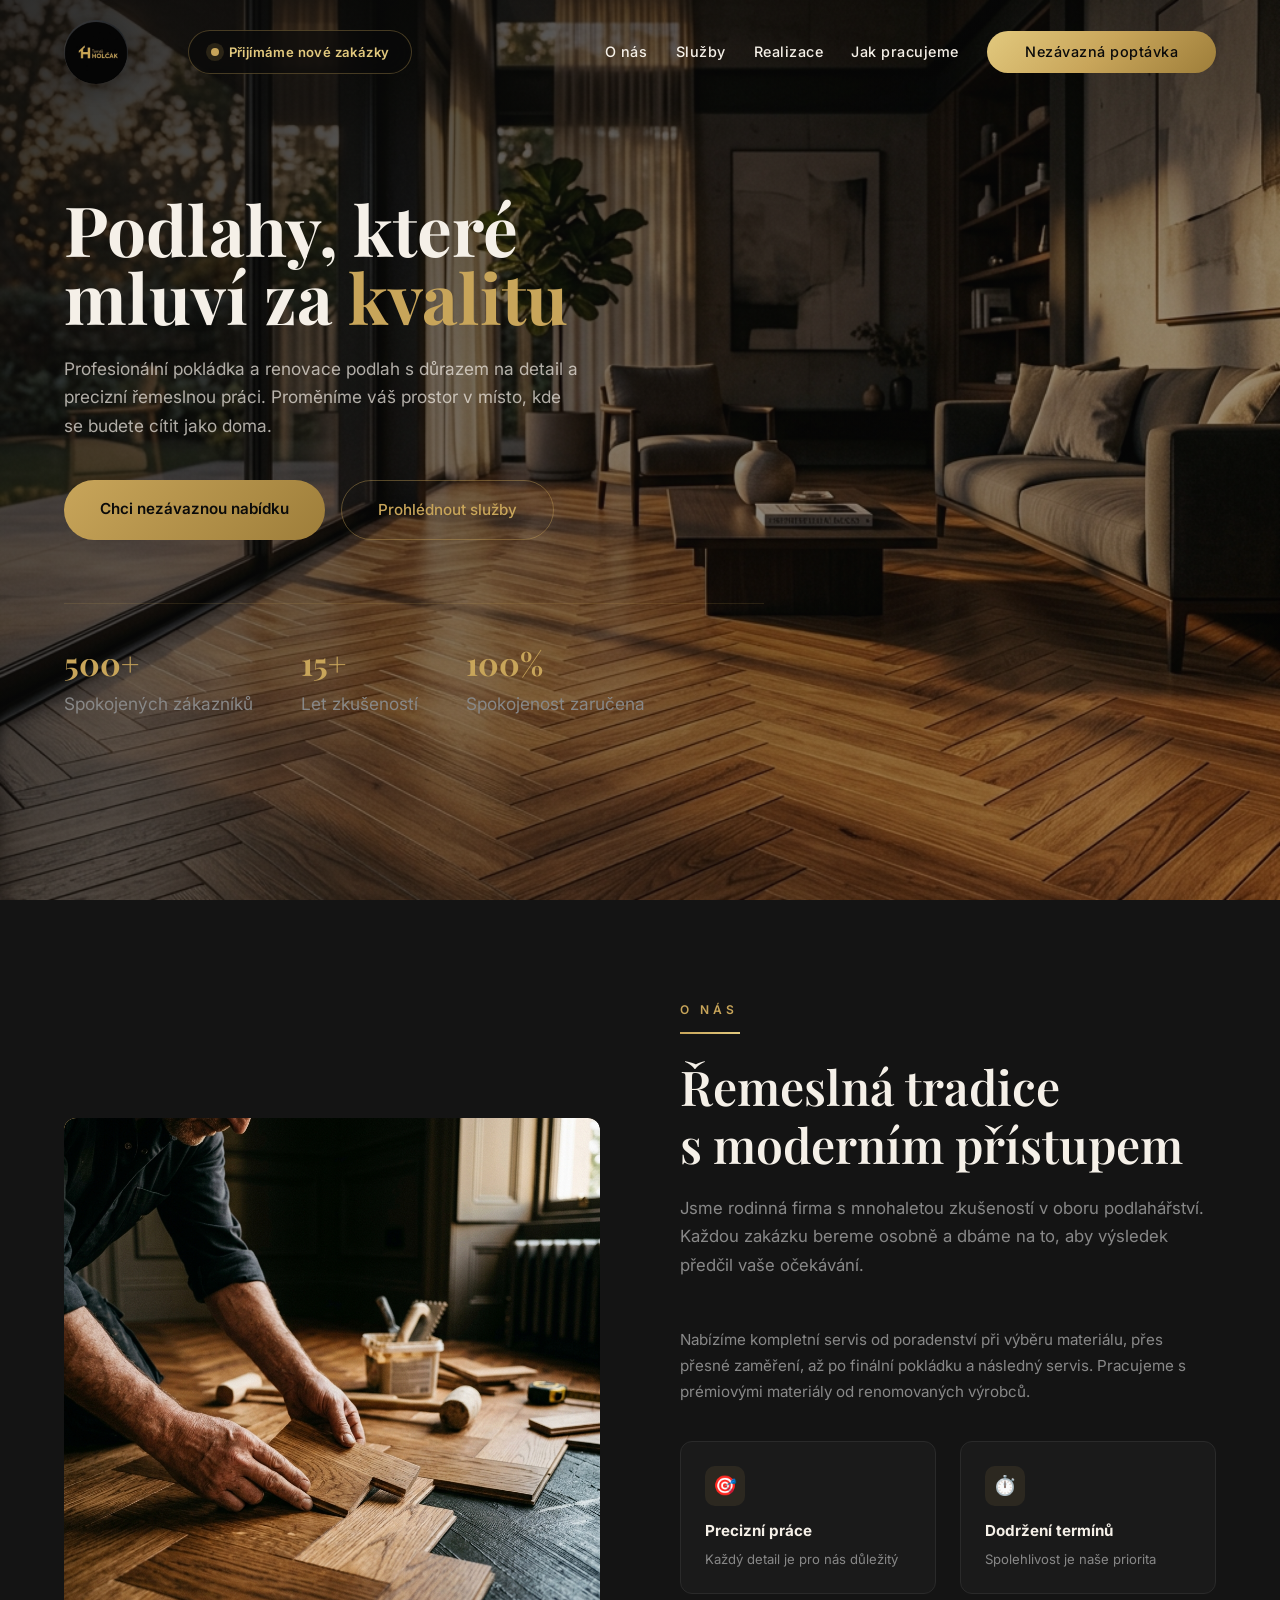
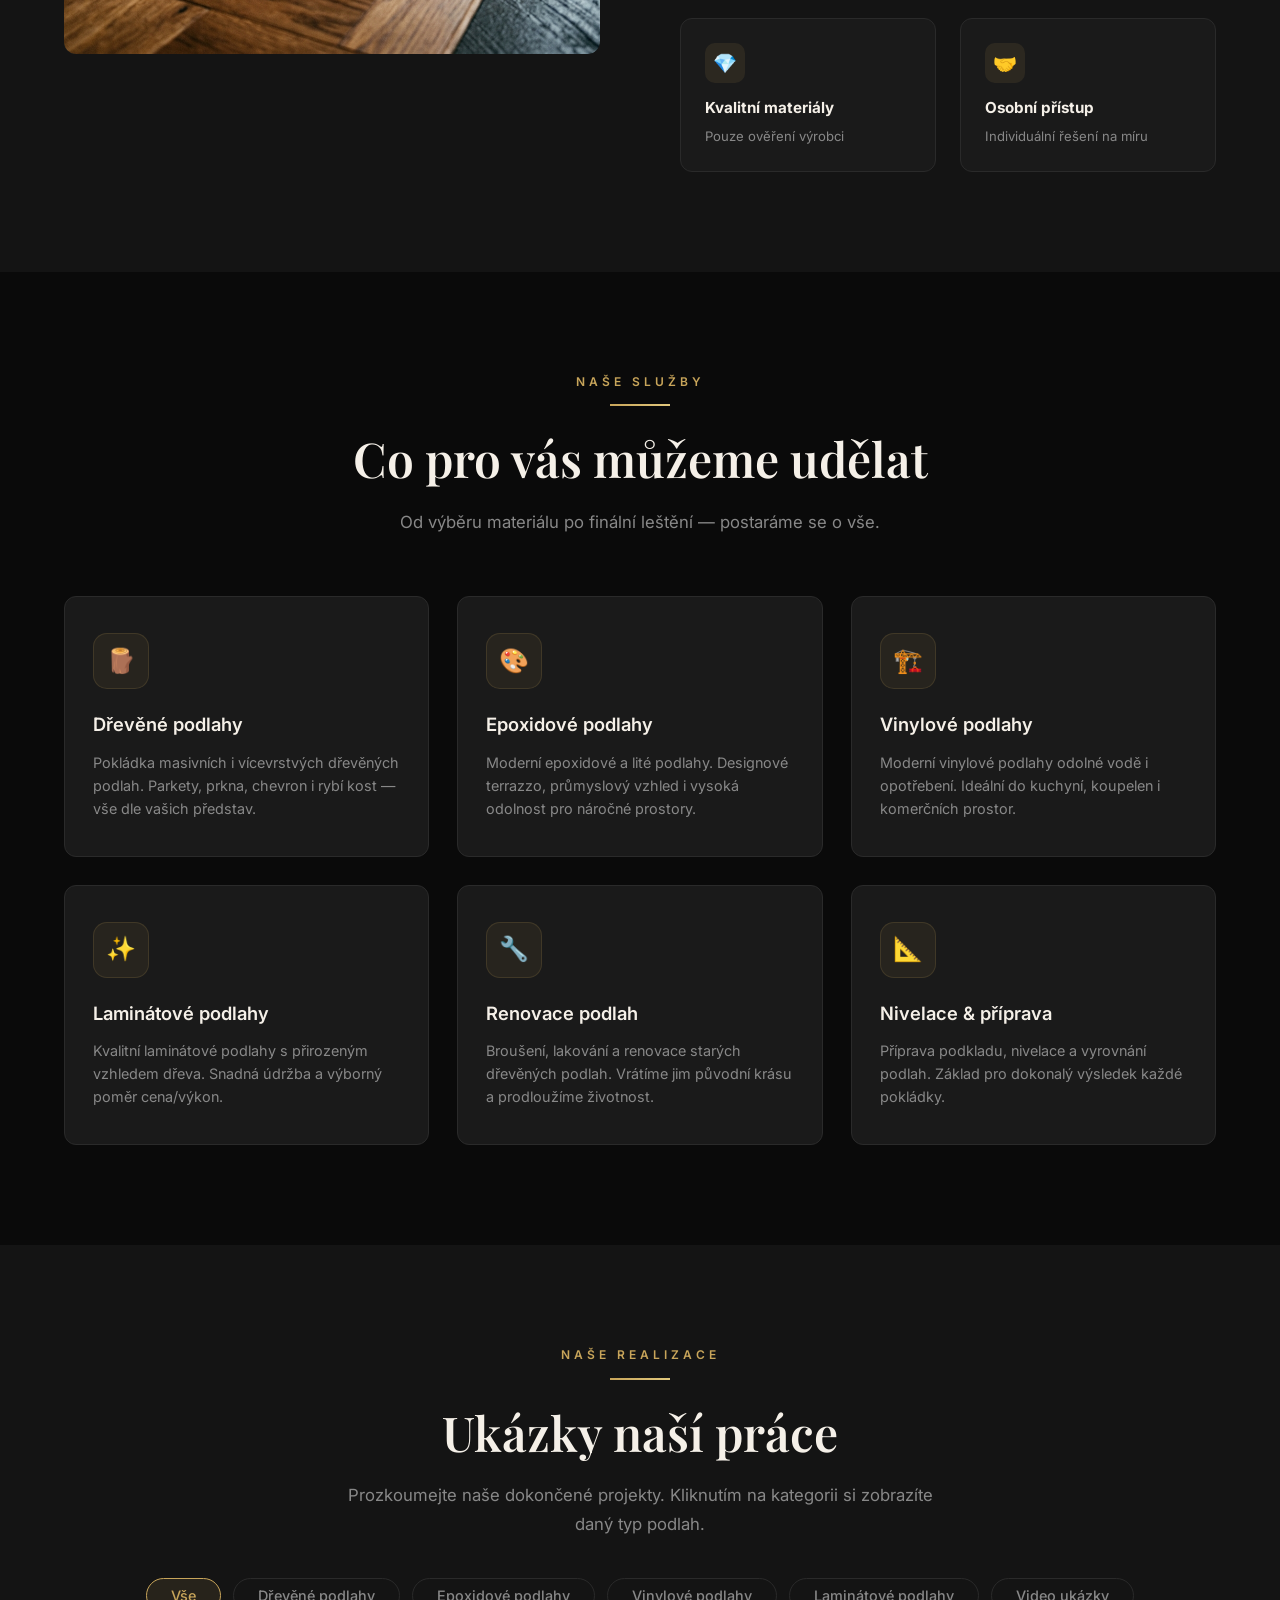
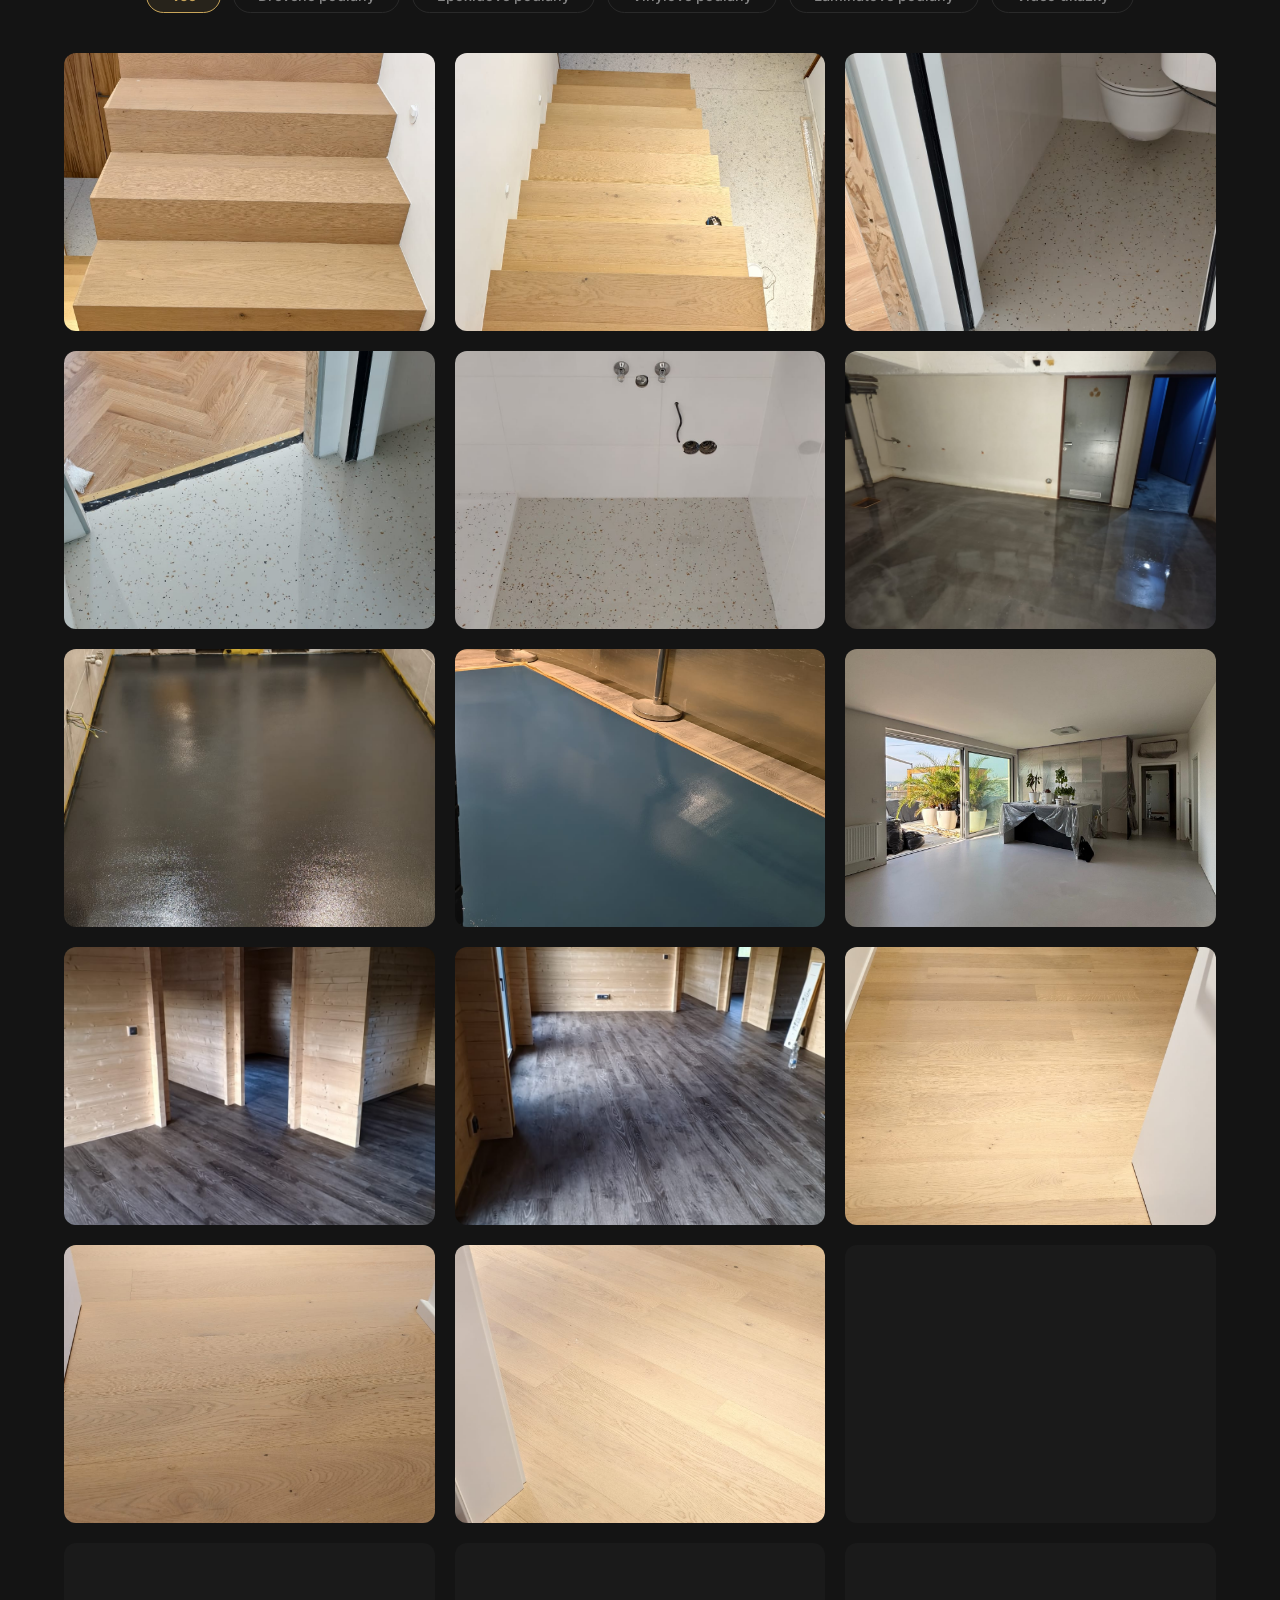
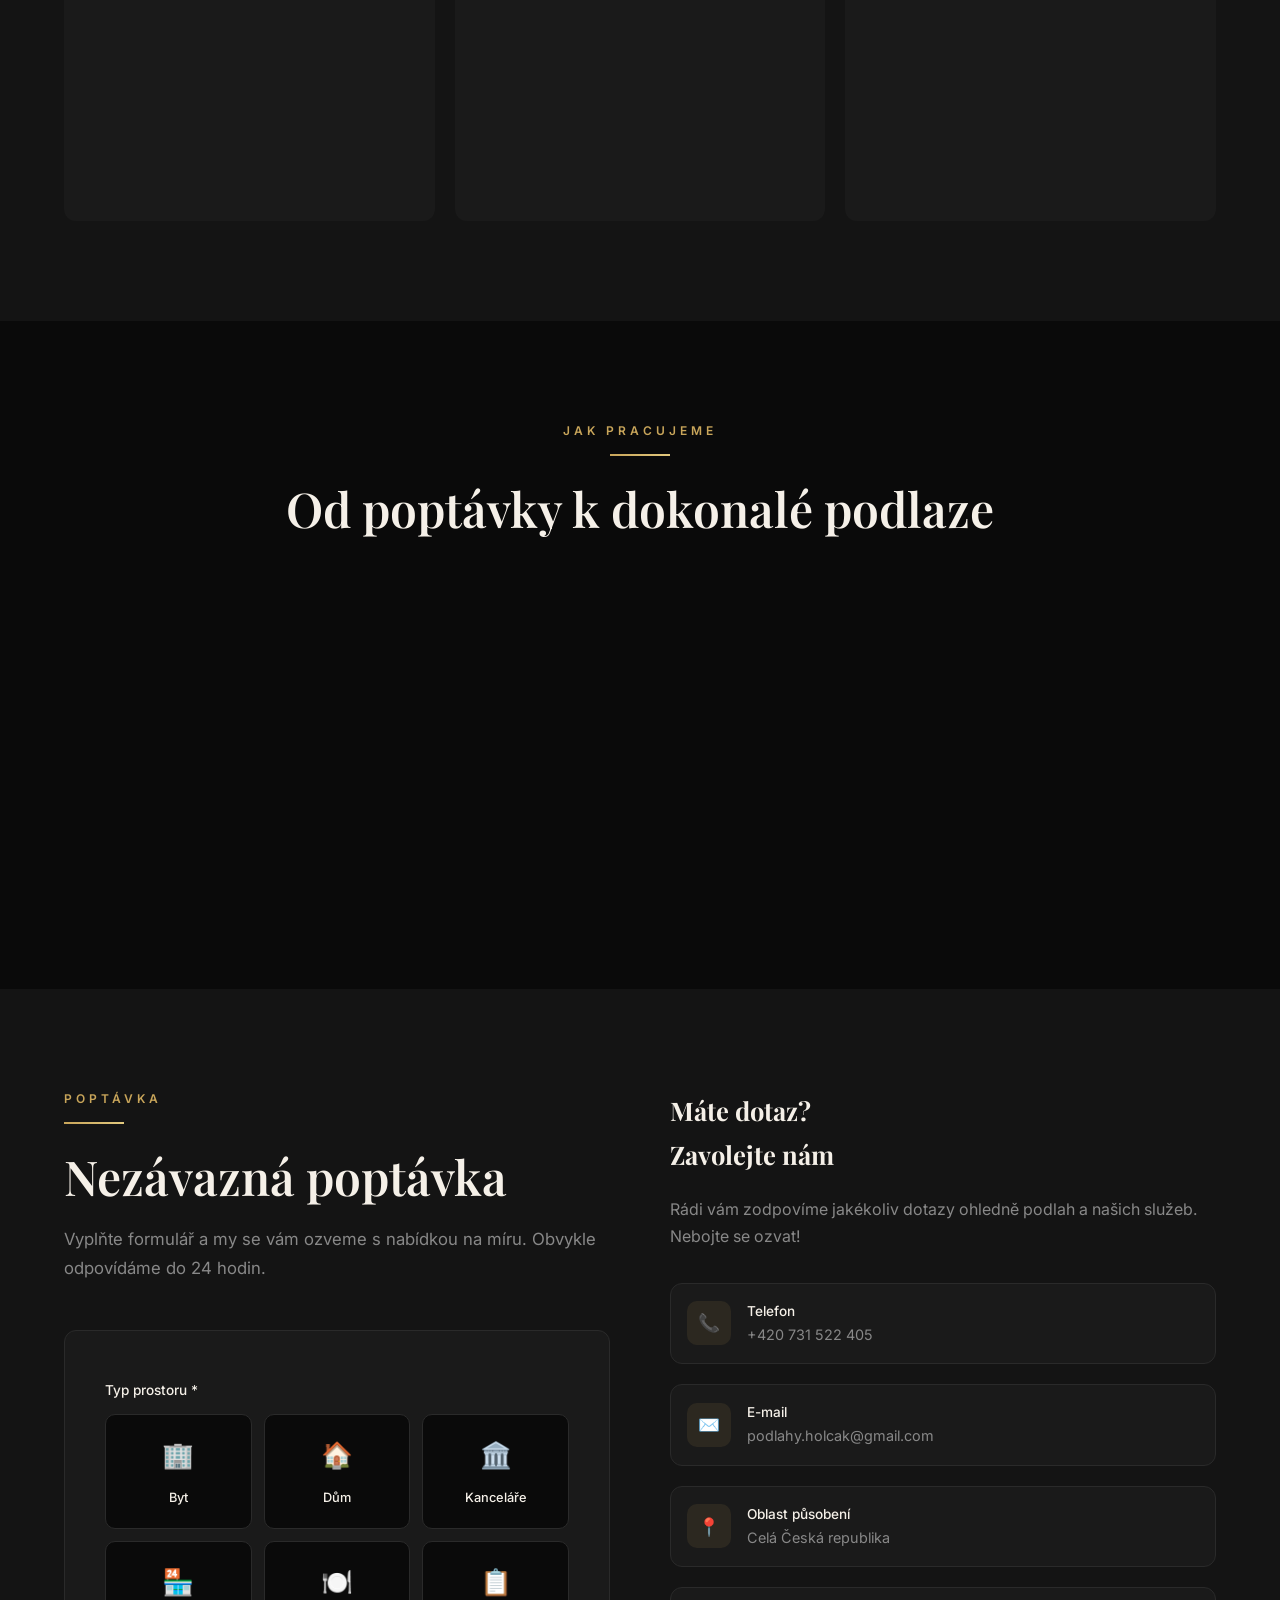
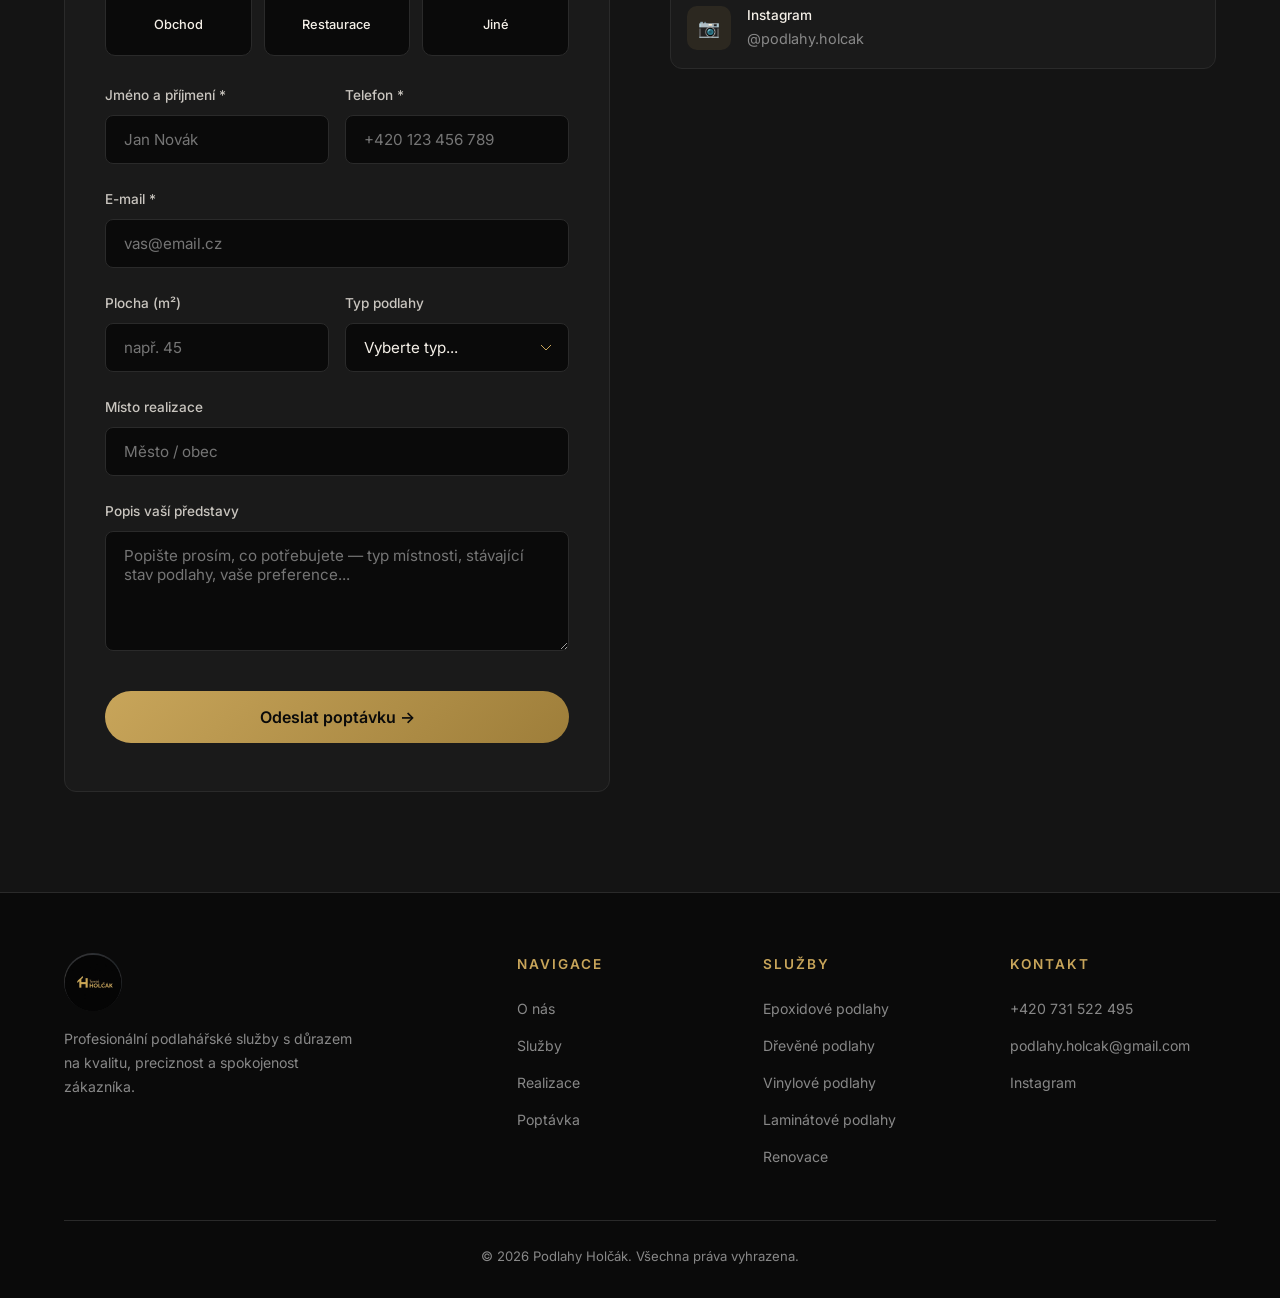
==== index.html @ 6c91d372 "Add files via upload" ====
<!DOCTYPE html>
<html lang="cs">
<head>
  <meta charset="UTF-8">
  <meta name="viewport" content="width=device-width, initial-scale=1.0">
  <title>Podlahy Holčák — Prémiové podlahářské služby</title>
  <meta name="description" content="Profesionální pokládka a renovace podlah. Dřevěné, vinylové a laminátové podlahy na míru. Kvalitní řemeslná práce s precizností a péčí.">
  <link rel="stylesheet" href="styles.css">
  <link rel="icon" href="images/logo.png">
</head>
<body>

<!-- ===== NAVIGATION ===== -->
<nav class="navbar" id="navbar">
  <div class="nav-inner">
    <a href="#" class="nav-logo"><img src="images/logo.png" alt="Tomáš Holčák"></a>
    <div class="nav-availability"><span class="dot"></span>Přijímáme nové zakázky</div>
    <ul class="nav-links">
      <li><a href="#o-nas">O nás</a></li>
      <li><a href="#sluzby">Služby</a></li>
      <li><a href="#galerie">Realizace</a></li>
      <li><a href="#proces">Jak pracujeme</a></li>
      <li><a href="#poptavka" class="nav-cta">Nezávazná poptávka</a></li>
    </ul>
    <button class="hamburger" id="hamburger" aria-label="Menu">
      <span></span><span></span><span></span>
    </button>
  </div>
</nav>

<!-- Mobile Menu -->
<div class="mobile-menu" id="mobileMenu">
  <button class="close-menu" id="closeMenu">✕</button>
  <a href="#o-nas" onclick="closeMobileMenu()">O nás</a>
  <a href="#sluzby" onclick="closeMobileMenu()">Služby</a>
  <a href="#galerie" onclick="closeMobileMenu()">Realizace</a>
  <a href="#proces" onclick="closeMobileMenu()">Jak pracujeme</a>
  <a href="#poptavka" onclick="closeMobileMenu()" class="nav-cta">Nezávazná poptávka</a>
</div>

<!-- ===== HERO ===== -->
<section class="hero" id="hero">
  <div class="hero-bg"></div>
  <div class="hero-content">
<h1>Podlahy, které<br>mluví za <span class="gold">kvalitu</span></h1>
    <p>Profesionální pokládka a renovace podlah s důrazem na detail a precizní řemeslnou práci. Proměníme váš prostor v místo, kde se budete cítit jako doma.</p>
    <div class="hero-buttons">
      <a href="#poptavka" class="btn-primary">Chci nezávaznou nabídku</a>
      <a href="#sluzby" class="btn-outline">Prohlédnout služby</a>
    </div>
    <div class="hero-stats">
      <div class="hero-stat">
        <h3>500+</h3>
        <p>Spokojených zákazníků</p>
      </div>
      <div class="hero-stat">
        <h3>15+</h3>
        <p>Let zkušeností</p>
      </div>
      <div class="hero-stat">
        <h3>100%</h3>
        <p>Spokojenost zaručena</p>
      </div>
    </div>
  </div>
</section>

<!-- ===== O NÁS ===== -->
<section class="section about" id="o-nas">
  <div class="container">
    <div class="about-grid">
      <div class="about-image fade-up">
        <img src="images/craftsmanship.png" alt="Řemeslná práce Podlahy Holčák">
      </div>
      <div class="fade-up">
        <span class="section-label">O nás</span>
        <div class="gold-line"></div>
        <h2 class="section-title">Řemeslná tradice s&nbsp;moderním přístupem</h2>
        <p class="section-subtitle">Jsme rodinná firma s mnohaletou zkušeností v oboru podlahářství. Každou zakázku bereme osobně a dbáme na to, aby výsledek předčil vaše očekávání.</p>
        <p style="color: var(--gray); margin-bottom: 32px; font-size: .95rem;">
          Nabízíme kompletní servis od poradenství při výběru materiálu, přes přesné zaměření, až po finální pokládku a následný servis. Pracujeme s prémiovými materiály od renomovaných výrobců.
        </p>
        <div class="about-features">
          <div class="about-feature">
            <div class="icon">🎯</div>
            <h4>Precizní práce</h4>
            <p>Každý detail je pro nás důležitý</p>
          </div>
          <div class="about-feature">
            <div class="icon">⏱️</div>
            <h4>Dodržení termínů</h4>
            <p>Spolehlivost je naše priorita</p>
          </div>
          <div class="about-feature">
            <div class="icon">💎</div>
            <h4>Kvalitní materiály</h4>
            <p>Pouze ověření výrobci</p>
          </div>
          <div class="about-feature">
            <div class="icon">🤝</div>
            <h4>Osobní přístup</h4>
            <p>Individuální řešení na míru</p>
          </div>
        </div>
      </div>
    </div>
  </div>
</section>

<!-- ===== SLUŽBY ===== -->
<section class="section" id="sluzby">
  <div class="container">
    <div style="text-align: center; margin-bottom: 60px;" class="fade-up">
      <span class="section-label">Naše služby</span>
      <div class="gold-line" style="margin: 0 auto 24px;"></div>
      <h2 class="section-title">Co pro vás můžeme udělat</h2>
      <p class="section-subtitle" style="margin: 0 auto;">Od výběru materiálu po finální leštění — postaráme se o vše.</p>
    </div>
    <div class="services-grid">
      <div class="service-card fade-up" onclick="goToGallery('drevo')" style="cursor: pointer;">
        <div class="service-icon">🪵</div>
        <h3>Dřevěné podlahy</h3>
        <p>Pokládka masivních i vícevrstvých dřevěných podlah. Parkety, prkna, chevron i rybí kost — vše dle vašich představ.</p>
      </div>
      <div class="service-card fade-up" onclick="goToGallery('epoxid')" style="cursor: pointer;">
        <div class="service-icon">🎨</div>
        <h3>Epoxidové podlahy</h3>
        <p>Moderní epoxidové a lité podlahy. Designové terrazzo, průmyslový vzhled i vysoká odolnost pro náročné prostory.</p>
      </div>
      <div class="service-card fade-up" onclick="goToGallery('vinyl')" style="cursor: pointer;">
        <div class="service-icon">🏗️</div>
        <h3>Vinylové podlahy</h3>
        <p>Moderní vinylové podlahy odolné vodě i opotřebení. Ideální do kuchyní, koupelen i komerčních prostor.</p>
      </div>
      <div class="service-card fade-up" onclick="goToGallery('laminat')" style="cursor: pointer;">
        <div class="service-icon">✨</div>
        <h3>Laminátové podlahy</h3>
        <p>Kvalitní laminátové podlahy s přirozeným vzhledem dřeva. Snadná údržba a výborný poměr cena/výkon.</p>
      </div>
      <div class="service-card fade-up">
        <div class="service-icon">🔧</div>
        <h3>Renovace podlah</h3>
        <p>Broušení, lakování a renovace starých dřevěných podlah. Vrátíme jim původní krásu a prodloužíme životnost.</p>
      </div>
      <div class="service-card fade-up">
        <div class="service-icon">📐</div>
        <h3>Nivelace & příprava</h3>
        <p>Příprava podkladu, nivelace a vyrovnání podlah. Základ pro dokonalý výsledek každé pokládky.</p>
      </div>
    </div>
  </div>
</section>

<!-- ===== GALERIE ===== -->
<section class="section gallery" id="galerie">
  <div class="container">
    <div style="text-align: center; margin-bottom: 40px;" class="fade-up">
      <span class="section-label">Naše realizace</span>
      <div class="gold-line" style="margin: 0 auto 24px;"></div>
      <h2 class="section-title">Ukázky naší práce</h2>
      <p class="section-subtitle" style="margin: 0 auto;">Prozkoumejte naše dokončené projekty. Kliknutím na kategorii si zobrazíte daný typ podlah.</p>
    </div>

    <div class="gallery-filters fade-up">
      <button class="filter-btn active" data-filter="all">Vše</button>
      <button class="filter-btn" data-filter="drevo">Dřevěné podlahy</button>
      <button class="filter-btn" data-filter="epoxid">Epoxidové podlahy</button>
      <button class="filter-btn" data-filter="vinyl">Vinylové podlahy</button>
      <button class="filter-btn" data-filter="laminat">Laminátové podlahy</button>
      <button class="filter-btn" data-filter="video">Video ukázky</button>
    </div>

    <div class="gallery-grid fade-up" id="galleryGrid">
      <!-- DŘEVO -->
      <div class="gallery-item" data-category="drevo">
        <img src="images/stairs.jpg" alt="Dřevěný obklad schodiště">
        <div class="gallery-overlay"><span>Dřevěné podlahy — Obklad schodiště</span></div>
      </div>
      <div class="gallery-item" data-category="drevo">
        <img src="images/stairs2.jpg" alt="Dřevěné schodiště detail">
        <div class="gallery-overlay"><span>Dřevěné schodiště — Pohled z boku</span></div>
      </div>
      
      <!-- EPOXID -->
      <div class="gallery-item" data-category="epoxid">
        <img src="images/wood.jpg" alt="Epoxidová podlaha s posypem">
        <div class="gallery-overlay"><span>Epoxidové podlahy — Bílá s barevnými chipsy</span></div>
      </div>
      <div class="gallery-item" data-category="epoxid">
        <img src="images/wood2.jpg" alt="Epoxidová podlaha detail">
        <div class="gallery-overlay"><span>Epoxidové podlahy — Koupelna s dekorem</span></div>
      </div>
      <div class="gallery-item" data-category="epoxid">
        <img src="images/wood3.jpg" alt="Epoxidová podlaha přechod">
        <div class="gallery-overlay"><span>Epoxidové podlahy — Přechod k parketám</span></div>
      </div>
      <div class="gallery-item" data-category="epoxid">
        <img src="images/epoxy1.jpg" alt="Epoxidová podlaha terrazzo">
        <div class="gallery-overlay"><span>Epoxidové podlahy — Terrazzo design</span></div>
      </div>
      <div class="gallery-item" data-category="epoxid">
        <img src="images/epoxy2.jpg" alt="Epoxidová litá podlaha">
        <div class="gallery-overlay"><span>Epoxidové podlahy — Průmyslový design</span></div>
      </div>
      <div class="gallery-item" data-category="epoxid">
        <img src="images/epoxy3.jpg" alt="Epoxidová podlaha realizace">
        <div class="gallery-overlay"><span>Epoxidové podlahy — Průběh realizace</span></div>
      </div>
      <div class="gallery-item" data-category="epoxid">
        <img src="images/epoxy4.jpg" alt="Modrá epoxidová podlaha">
        <div class="gallery-overlay"><span>Epoxidové podlahy — Modrý design</span></div>
      </div>
      
      <!-- VINYL -->
      <div class="gallery-item" data-category="vinyl">
        <img src="images/vinyl.jpg" alt="Vinylová podlaha v dřevostavbě">
        <div class="gallery-overlay"><span>Vinylové podlahy — Dřevostavba</span></div>
      </div>
      <div class="gallery-item" data-category="vinyl">
        <img src="images/vinyl2.jpg" alt="Vinylová podlaha detail">
        <div class="gallery-overlay"><span>Vinylové podlahy — Detail</span></div>
      </div>
      
      <!-- LAMINÁT -->
      <div class="gallery-item" data-category="laminat">
        <img src="images/laminate.jpg" alt="Laminátová podlaha světlý dub">
        <div class="gallery-overlay"><span>Laminátové podlahy — Světlý dub</span></div>
      </div>
      <div class="gallery-item" data-category="laminat">
        <img src="images/laminate2.jpg" alt="Laminátová podlaha ložnice">
        <div class="gallery-overlay"><span>Laminátové podlahy — Ložnice</span></div>
      </div>
      <div class="gallery-item" data-category="laminat">
        <img src="images/laminate3.jpg" alt="Laminátová podlaha detail">
        <div class="gallery-overlay"><span>Laminátové podlahy — Pokoj</span></div>
      </div>
      
      <!-- VIDEA -->
      <div class="gallery-item" data-category="video">
        <video src="images/video1.mp4" autoplay loop muted playsinline style="width: 100%; height: 100%; object-fit: cover;"></video>
        <div class="gallery-overlay"><span>Betonové stěrky — Průběh realizace</span></div>
      </div>
      <div class="gallery-item" data-category="video">
        <video src="images/video2.mp4" autoplay loop muted playsinline style="width: 100%; height: 100%; object-fit: cover;"></video>
        <div class="gallery-overlay"><span>Betonové stěrky — Precizní vyhlazení</span></div>
      </div>
      <div class="gallery-item" data-category="video">
        <video src="images/video3.mp4" autoplay loop muted playsinline style="width: 100%; height: 100%; object-fit: cover;"></video>
        <div class="gallery-overlay"><span>Epoxidové podlahy — Práce s materiálem</span></div>
      </div>
      <div class="gallery-item" data-category="video">
        <video src="images/video4.mp4" autoplay loop muted playsinline style="width: 100%; height: 100%; object-fit: cover;"></video>
        <div class="gallery-overlay"><span>Epoxidové podlahy — Dokonalý výsledek</span></div>
      </div>
    </div>
  </div>
</section>

<!-- ===== PROCES ===== -->
<section class="section" id="proces">
  <div class="container">
    <div style="text-align: center; margin-bottom: 60px;" class="fade-up">
      <span class="section-label">Jak pracujeme</span>
      <div class="gold-line" style="margin: 0 auto 24px;"></div>
      <h2 class="section-title">Od poptávky k&nbsp;dokonalé podlaze</h2>
    </div>
    <div class="process-steps fade-up">
      <div class="process-step">
        <h4>Konzultace</h4>
        <p>Probereme vaše představy, poradíme s výběrem materiálu a připravíme cenovou nabídku.</p>
      </div>
      <div class="process-step">
        <h4>Zaměření</h4>
        <p>Přijedeme k vám, přesně zaměříme prostor a navrhneme optimální řešení.</p>
      </div>
      <div class="process-step">
        <h4>Realizace</h4>
        <p>Profesionální pokládka s důrazem na každý detail. Čistě a v dohodnutém termínu.</p>
      </div>
      <div class="process-step">
        <h4>Předání</h4>
        <p>Finální kontrola kvality, úklid a předání díla. Poradíme s péčí o novou podlahu.</p>
      </div>
    </div>
  </div>
</section>

<!-- ===== POPTÁVKOVÝ FORMULÁŘ ===== -->
<section class="section inquiry" id="poptavka">
  <div class="container">
    <div class="inquiry-wrapper">
      <div class="fade-up">
        <span class="section-label">Poptávka</span>
        <div class="gold-line"></div>
        <h2 class="section-title">Nezávazná poptávka</h2>
        <p class="section-subtitle">Vyplňte formulář a my se vám ozveme s nabídkou na míru. Obvykle odpovídáme do 24 hodin.</p>

        <form action="https://formsubmit.co/podlahy.holcak@gmail.com" method="POST" class="inquiry-form" id="inquiryForm" onsubmit="handleSubmit(event)">
<input type="hidden" name="_subject" value="Nová nezávazná poptávka z webu">
<input type="hidden" name="_captcha" value="false">

          <!-- Typ nemovitosti -->
          <label style="font-size: .85rem; font-weight: 500; margin-bottom: 12px; display: block;">Typ prostoru *</label>
          <div class="property-types" id="propertyTypes">
            <label class="property-type" data-value="byt">
              <input type="radio" name="propertyType" value="byt">
              <span class="pt-icon">🏢</span>
              <span class="pt-label">Byt</span>
            </label>
            <label class="property-type" data-value="dum">
              <input type="radio" name="propertyType" value="dum">
              <span class="pt-icon">🏠</span>
              <span class="pt-label">Dům</span>
            </label>
            <label class="property-type" data-value="kancelare">
              <input type="radio" name="propertyType" value="kancelare">
              <span class="pt-icon">🏛️</span>
              <span class="pt-label">Kanceláře</span>
            </label>
            <label class="property-type" data-value="obchod">
              <input type="radio" name="propertyType" value="obchod">
              <span class="pt-icon">🏪</span>
              <span class="pt-label">Obchod</span>
            </label>
            <label class="property-type" data-value="restaurace">
              <input type="radio" name="propertyType" value="restaurace">
              <span class="pt-icon">🍽️</span>
              <span class="pt-label">Restaurace</span>
            </label>
            <label class="property-type" data-value="jine">
              <input type="radio" name="propertyType" value="jine">
              <span class="pt-icon">📋</span>
              <span class="pt-label">Jiné</span>
            </label>
          </div>

          <div class="form-row">
            <div class="form-group">
              <label for="name">Jméno a příjmení *</label>
              <input type="text" id="name" name="name" placeholder="Jan Novák" required>
            </div>
            <div class="form-group">
              <label for="phone">Telefon *</label>
              <input type="tel" id="phone" name="phone" placeholder="+420 123 456 789" required>
            </div>
          </div>
          <div class="form-group">
            <label for="email">E-mail *</label>
            <input type="email" id="email" name="email" placeholder="vas@email.cz" required>
          </div>
          <div class="form-row">
            <div class="form-group">
              <label for="area">Plocha (m²)</label>
              <input type="number" id="area" name="area" placeholder="např. 45">
            </div>
            <div class="form-group">
              <label for="floorType">Typ podlahy</label>
              <select id="floorType" name="floorType">
                <option value="">Vyberte typ...</option>
                <option value="renovace">Epoxidová podlaha</option>
                <option value="drevena">Dřevěná podlaha</option>
                <option value="vinyl">Vinylová podlaha</option>
                <option value="laminat">Laminátová podlaha</option>
                <option value="renovace">Renovace stávající</option>
                <option value="nevim">Potřebuji poradit</option>
              </select>
            </div>
          </div>
          <div class="form-group">
            <label for="location">Místo realizace</label>
            <input type="text" id="location" name="location" placeholder="Město / obec">
          </div>
          <div class="form-group">
            <label for="message">Popis vaší představy</label>
            <textarea id="message" name="message" placeholder="Popište prosím, co potřebujete — typ místnosti, stávající stav podlahy, vaše preference..."></textarea>
          </div>
          <button type="submit" class="form-submit">Odeslat poptávku →</button>
        </form>
      </div>

      <div class="fade-up" style="position: sticky; top: 120px;">
        <div class="inquiry-info">
          <h3>Máte dotaz?<br>Zavolejte nám</h3>
          <p>Rádi vám zodpovíme jakékoliv dotazy ohledně podlah a našich služeb. Nebojte se ozvat!</p>
        </div>
        <div class="contact-item">
          <div class="contact-icon">📞</div>
          <div>
            <h4>Telefon</h4>
            <p>+420 731 522 405</p>
          </div>
        </div>
        <div class="contact-item">
          <div class="contact-icon">✉️</div>
          <div>
            <h4>E-mail</h4>
            <p>podlahy.holcak@gmail.com</p>
          </div>
        </div>
        <div class="contact-item">
          <div class="contact-icon">📍</div>
          <div>
            <h4>Oblast působení</h4>
            <p>Celá Česká republika</p>
          </div>
        </div>
        <div class="contact-item">
          <a href="https://www.instagram.com/podlahy.holcak/" target="_blank" rel="noopener" style="display: flex; align-items: center; gap: 16px; width: 100%; color: inherit;">
            <div class="contact-icon">📷</div>
            <div>
              <h4>Instagram</h4>
              <p>@podlahy.holcak</p>
            </div>
          </a>
        </div>
      </div>
    </div>
  </div>
</section>

<!-- ===== FOOTER ===== -->
<footer class="footer">
  <div class="container">
    <div class="footer-grid">
      <div class="footer-brand">
        <img src="images/logo.png" alt="Tomáš Holčák">
        <p>Profesionální podlahářské služby s důrazem na kvalitu, preciznost a spokojenost zákazníka.</p>
      </div>
      <div>
        <h4>Navigace</h4>
        <ul>
          <li><a href="#o-nas">O nás</a></li>
          <li><a href="#sluzby">Služby</a></li>
          <li><a href="#galerie">Realizace</a></li>
          <li><a href="#poptavka">Poptávka</a></li>
        </ul>
      </div>
      <div>
        <h4>Služby</h4>
        <ul>
          <li><a href="#sluzby">Epoxidové podlahy</a></li>
          <li><a href="#sluzby">Dřevěné podlahy</a></li>
          <li><a href="#sluzby">Vinylové podlahy</a></li>
          <li><a href="#sluzby">Laminátové podlahy</a></li>
          <li><a href="#sluzby">Renovace</a></li>
        </ul>
      </div>
      <div>
        <h4>Kontakt</h4>
        <ul>
          <li><a href="tel:+420 731 522 495">+420 731 522 495</a></li>
          <li><a href="mailto:podlahy.holcak@gmail.com">podlahy.holcak@gmail.com</a></li>
          <li><a href="https://www.instagram.com/podlahy.holcak/" target="_blank" rel="noopener">Instagram</a></li>
        </ul>
      </div>
    </div>
    <div class="footer-bottom">
      <p>© 2026 Podlahy Holčák. Všechna práva vyhrazena.</p>
    </div>
  </div>
</footer>

<!-- Toast -->
<div class="toast" id="toast">✓ Poptávka byla úspěšně odeslána!</div>

<script>
// ===== Navbar scroll effect =====
const navbar = document.getElementById('navbar');
window.addEventListener('scroll', () => {
  navbar.classList.toggle('scrolled', window.scrollY > 50);
});

// ===== Mobile menu =====
const hamburger = document.getElementById('hamburger');
const mobileMenu = document.getElementById('mobileMenu');
const closeMenu = document.getElementById('closeMenu');

hamburger.addEventListener('click', () => mobileMenu.classList.add('open'));
closeMenu.addEventListener('click', () => mobileMenu.classList.remove('open'));
function closeMobileMenu() { mobileMenu.classList.remove('open'); }

// ===== Property type selector =====
document.querySelectorAll('.property-type').forEach(el => {
  el.addEventListener('click', () => {
    document.querySelectorAll('.property-type').forEach(p => p.classList.remove('active'));
    el.classList.add('active');
    el.querySelector('input').checked = true;
  });
});

// ===== Form submit =====
function handleSubmit(e) {
  e.preventDefault();
  const selected = document.querySelector('.property-type.active');
  if (!selected) {
    alert('Prosím vyberte typ prostoru.');
    return;
  }
  const toast = document.getElementById('toast');
  toast.classList.add('show');
  setTimeout(() => toast.classList.remove('show'), 4000);
  e.target.reset();
  document.querySelectorAll('.property-type').forEach(p => p.classList.remove('active'));
}

// ===== Gallery Filtering =====
const filterBtns = document.querySelectorAll('.filter-btn');
const galleryItems = document.querySelectorAll('.gallery-item');

function filterGallery(category) {
  // Update active button
  filterBtns.forEach(btn => {
    btn.classList.toggle('active', btn.getAttribute('data-filter') === category);
  });
  
  // Filter items
  galleryItems.forEach(item => {
    if (category === 'all' || item.getAttribute('data-category') === category) {
      item.style.display = 'block';
      setTimeout(() => item.style.opacity = '1', 50);
    } else {
      item.style.opacity = '0';
      setTimeout(() => item.style.display = 'none', 300);
    }
  });
}

filterBtns.forEach(btn => {
  btn.addEventListener('click', () => {
    filterGallery(btn.getAttribute('data-filter'));
  });
});

// Function to handle clicking on service cards
window.goToGallery = function(category) {
  const gallerySection = document.getElementById('galerie');
  gallerySection.scrollIntoView({ behavior: 'smooth' });
  setTimeout(() => filterGallery(category), 500);
};

// ===== Scroll animations =====
const observer = new IntersectionObserver((entries) => {
  entries.forEach(entry => {
    if (entry.isIntersecting) {
      entry.target.classList.add('visible');
    }
  });
}, { threshold: 0.1 });
document.querySelectorAll('.fade-up').forEach(el => observer.observe(el));

// ===== Smooth scroll for all anchor links =====
document.querySelectorAll('a[href^="#"]').forEach(link => {
  link.addEventListener('click', (e) => {
    const target = document.querySelector(link.getAttribute('href'));
    if (target) {
      e.preventDefault();
      target.scrollIntoView({ behavior: 'smooth' });
    }
  });
});
</script>

</body>
</html>
---- styles.css ----
/* ===== PODLAHY HOLČÁK — Premium Design System ===== */
@import url('https://fonts.googleapis.com/css2?family=Playfair+Display:wght@400;500;600;700&family=Inter:wght@300;400;500;600;700&display=swap');

*, *::before, *::after { margin: 0; padding: 0; box-sizing: border-box; }

:root {
  --gold: #c8a55a;
  --gold-light: #e2c97e;
  --gold-dark: #9e7e3a;
  --black: #0a0a0a;
  --black-light: #141414;
  --black-card: #1a1a1a;
  --black-border: #2a2a2a;
  --white: #f5f0e8;
  --gray: #888;
  --font-display: 'Playfair Display', Georgia, serif;
  --font-body: 'Inter', -apple-system, sans-serif;
  --radius: 12px;
  --transition: .35s cubic-bezier(.4,0,.2,1);
}

html { scroll-behavior: smooth; font-size: 16px; }
body {
  font-family: var(--font-body);
  background: var(--black);
  color: var(--white);
  line-height: 1.7;
  overflow-x: hidden;
}
img { max-width: 100%; display: block; }
a { color: var(--gold); text-decoration: none; transition: color var(--transition); }
a:hover { color: var(--gold-light); }

/* ===== Utility ===== */
.container { max-width: 1200px; margin: 0 auto; padding: 0 24px; }
.section { padding: 100px 0; position: relative; }
.section-label {
  font-family: var(--font-body);
  font-size: .75rem;
  font-weight: 600;
  letter-spacing: 4px;
  text-transform: uppercase;
  color: var(--gold);
  margin-bottom: 12px;
  display: block;
}
.section-title {
  font-family: var(--font-display);
  font-size: clamp(2rem, 4vw, 3rem);
  font-weight: 600;
  line-height: 1.2;
  margin-bottom: 20px;
}
.section-subtitle {
  color: var(--gray);
  font-size: 1.05rem;
  max-width: 600px;
  margin-bottom: 48px;
}
.gold-line {
  width: 60px; height: 2px;
  background: linear-gradient(90deg, var(--gold), var(--gold-light));
  margin-bottom: 24px;
}

/* ===== Navigation ===== */
.navbar {
  position: fixed; top: 0; left: 0; width: 100%; z-index: 1000;
  padding: 20px 0;
  transition: background var(--transition), padding var(--transition), backdrop-filter var(--transition);
}
.navbar.scrolled {
  background: rgba(10,10,10,.92);
  backdrop-filter: blur(20px);
  padding: 12px 0;
  border-bottom: 1px solid rgba(200,165,90,.15);
}
.nav-inner {
  display: flex; align-items: center; justify-content: space-between;
  max-width: 1200px; margin: 0 auto; padding: 0 24px;
}
.nav-logo img {
  height: 64px;
  width: 64px;
  object-fit: cover;
  border-radius: 50%;
  box-shadow: 0 6px 24px rgba(0,0,0,.35);
}
.nav-availability {
  display: inline-flex;
  align-items: center;
  gap: 10px;
  padding: 10px 22px;
  border-radius: 999px;
  background: rgba(10,10,10,.68);
  border: 1px solid rgba(200,165,90,.32);
  color: var(--gold-light);
  font-size: .82rem;
  font-weight: 600;
  letter-spacing: .4px;
  white-space: nowrap;
  backdrop-filter: blur(16px);
  margin-left: 34px;
  margin-right: auto;
}
.nav-availability .dot {
  width: 8px;
  height: 8px;
  border-radius: 50%;
  background: var(--gold);
  box-shadow: 0 0 0 5px rgba(200,165,90,.16);
}
.nav-links { display: flex; gap: 36px; list-style: none; }
.nav-links a {
  color: var(--white); font-size: .9rem; font-weight: 500;
  letter-spacing: .5px; position: relative; padding: 4px 0;
}
.nav-links a::after {
  content: ''; position: absolute; bottom: -2px; left: 0;
  width: 0; height: 2px;
  background: var(--gold);
  transition: width var(--transition);
}
.nav-links a:hover { color: var(--gold); }
.nav-links a:hover::after { width: 100%; }
.nav-links .nav-cta::after { display: none; }
.nav-cta {
  display: inline-flex; align-items: center; justify-content: center;
  min-width: 190px;
  background: linear-gradient(135deg, var(--gold-light), var(--gold), var(--gold-dark));
  color: var(--black) !important; padding: 12px 34px;
  border-radius: 50px; font-weight: 700; font-size: .85rem;
  letter-spacing: .5px; transition: transform var(--transition), box-shadow var(--transition);
}
.nav-cta:hover {
  transform: translateY(-2px);
  box-shadow: 0 8px 30px rgba(200,165,90,.3);
  color: var(--black) !important;
}
.hamburger {
  display: none; flex-direction: column; gap: 5px;
  cursor: pointer; background: none; border: none; padding: 4px;
}
.hamburger span {
  width: 26px; height: 2px; background: var(--gold);
  transition: var(--transition);
}

/* ===== Hero ===== */
.hero {
  position: relative; min-height: 100vh;
  display: flex; align-items: center;
  overflow: hidden;
}
.hero-bg {
  position: absolute; inset: 0;
  background: url('images/hero.png') center/cover no-repeat;
}
.hero-bg::after {
  content: ''; position: absolute; inset: 0;
  background: linear-gradient(135deg, rgba(10,10,10,.85) 0%, rgba(10,10,10,.5) 50%, rgba(10,10,10,.3) 100%);
}
.hero-content {
  position: relative; z-index: 2;
  max-width: 700px; padding: 0 24px;
  margin-left: max(24px, calc((100vw - 1200px)/2 + 24px));
}
.hero-badge {
  display: inline-flex; align-items: center; gap: 8px;
  background: rgba(200,165,90,.12);
  border: 1px solid rgba(200,165,90,.25);
  border-radius: 50px; padding: 8px 20px;
  font-size: .8rem; font-weight: 500;
  color: var(--gold); margin-bottom: 28px;
  backdrop-filter: blur(10px);
}
.hero-badge .dot {
  width: 6px; height: 6px; border-radius: 50%;
  background: var(--gold);
  animation: pulse 2s infinite;
}
@keyframes pulse {
  0%, 100% { opacity: 1; }
  50% { opacity: .3; }
}
.hero h1 {
  font-family: var(--font-display);
  font-size: clamp(2.8rem, 6vw, 4.5rem);
  font-weight: 700; line-height: 1.1;
  margin-bottom: 24px;
}
.hero h1 .gold { color: var(--gold); }
.hero p {
  font-size: 1.15rem; color: rgba(245,240,232,.7);
  margin-bottom: 40px; max-width: 520px;
}
.hero-buttons { display: flex; gap: 16px; flex-wrap: wrap; }
.btn-primary {
  background: linear-gradient(135deg, var(--gold), var(--gold-dark));
  color: var(--black); padding: 16px 36px;
  border-radius: 50px; font-weight: 600; font-size: .95rem;
  border: none; cursor: pointer;
  transition: transform var(--transition), box-shadow var(--transition);
}
.btn-primary:hover {
  transform: translateY(-3px);
  box-shadow: 0 12px 40px rgba(200,165,90,.35);
  color: var(--black);
}
.btn-outline {
  background: transparent;
  border: 1px solid rgba(200,165,90,.4);
  color: var(--gold); padding: 16px 36px;
  border-radius: 50px; font-weight: 500; font-size: .95rem;
  cursor: pointer;
  transition: var(--transition);
}
.btn-outline:hover {
  background: rgba(200,165,90,.1);
  border-color: var(--gold);
}
.hero-stats {
  display: flex; gap: 48px; margin-top: 64px;
  padding-top: 32px;
  border-top: 1px solid rgba(200,165,90,.15);
}
.hero-stat h3 {
  font-family: var(--font-display);
  font-size: 2rem; color: var(--gold);
}
.hero-stat p { font-size: .85rem; color: var(--gray); }

/* ===== About ===== */
.about { background: var(--black-light); }
.about-grid {
  display: grid; grid-template-columns: 1fr 1fr;
  gap: 80px; align-items: center;
}
.about-image {
  position: relative; border-radius: var(--radius);
  overflow: hidden;
}
.about-image img { border-radius: var(--radius); }
.about-image::before {
  content: ''; position: absolute; inset: -2px;
  background: linear-gradient(135deg, var(--gold), transparent 60%);
  border-radius: var(--radius); z-index: -1;
}
.about-features {
  display: grid; grid-template-columns: 1fr 1fr; gap: 24px;
  margin-top: 36px;
}
.about-feature {
  background: var(--black-card);
  border: 1px solid var(--black-border);
  border-radius: var(--radius); padding: 24px;
  transition: var(--transition);
}
.about-feature:hover {
  border-color: rgba(200,165,90,.3);
  transform: translateY(-4px);
}
.about-feature .icon {
  width: 40px; height: 40px; border-radius: 10px;
  background: rgba(200,165,90,.1);
  display: flex; align-items: center; justify-content: center;
  font-size: 1.2rem; margin-bottom: 12px;
}
.about-feature h4 { font-size: .95rem; margin-bottom: 6px; }
.about-feature p { font-size: .82rem; color: var(--gray); line-height: 1.5; }

/* ===== Services ===== */
.services-grid {
  display: grid; grid-template-columns: repeat(3, 1fr); gap: 28px;
}
.service-card {
  background: var(--black-card);
  border: 1px solid var(--black-border);
  border-radius: var(--radius);
  padding: 36px 28px;
  transition: var(--transition);
  position: relative; overflow: hidden;
}
.service-card::before {
  content: ''; position: absolute; top: 0; left: 0; right: 0;
  height: 3px;
  background: linear-gradient(90deg, var(--gold), var(--gold-light));
  transform: scaleX(0); transform-origin: left;
  transition: transform var(--transition);
}
.service-card:hover::before { transform: scaleX(1); }
.service-card:hover {
  border-color: rgba(200,165,90,.25);
  transform: translateY(-6px);
  box-shadow: 0 20px 60px rgba(0,0,0,.4);
}
.service-icon {
  width: 56px; height: 56px; border-radius: 14px;
  background: rgba(200,165,90,.08);
  border: 1px solid rgba(200,165,90,.15);
  display: flex; align-items: center; justify-content: center;
  font-size: 1.5rem; margin-bottom: 20px;
}
.service-card h3 { font-size: 1.15rem; margin-bottom: 10px; font-weight: 600; }
.service-card p { font-size: .9rem; color: var(--gray); line-height: 1.6; }

/* ===== Gallery ===== */
.gallery { background: var(--black-light); }
.gallery-filters {
  display: flex;
  justify-content: center;
  flex-wrap: wrap;
  gap: 12px;
  margin-bottom: 40px;
}
.filter-btn {
  background: transparent;
  border: 1px solid var(--black-border);
  color: var(--gray);
  padding: 8px 24px;
  border-radius: 50px;
  cursor: pointer;
  font-family: inherit;
  font-size: 0.9rem;
  font-weight: 500;
  transition: var(--transition);
}
.filter-btn:hover, .filter-btn.active {
  background: rgba(200,165,90,.1);
  border-color: var(--gold);
  color: var(--gold);
}
.gallery-grid {
  display: grid;
  grid-template-columns: repeat(3, 1fr);
  gap: 20px;
}
.gallery-item {
  position: relative; border-radius: var(--radius);
  overflow: hidden; aspect-ratio: 4/3; cursor: pointer;
  background: var(--black-card);
}
.gallery-item img {
  width: 100%; height: 100%; object-fit: cover;
  transition: transform .6s ease;
}
.gallery-item:hover img { transform: scale(1.08); }
.gallery-overlay {
  position: absolute; inset: 0;
  background: linear-gradient(to top, rgba(10,10,10,.8), transparent);
  display: flex; align-items: flex-end; padding: 24px;
  opacity: 0; transition: opacity var(--transition);
}
.gallery-item:hover .gallery-overlay { opacity: 1; }
.gallery-overlay span { font-size: .9rem; font-weight: 500; }
.gallery-placeholder {
  display: flex; flex-direction: column;
  align-items: center; justify-content: center;
  height: 100%;
  color: var(--gray); font-size: .85rem; text-align: center; padding: 20px;
}
.gallery-placeholder .icon { font-size: 2rem; margin-bottom: 10px; opacity: .4; }

/* ===== Process ===== */
.process-steps {
  display: grid; grid-template-columns: repeat(4, 1fr); gap: 28px;
  counter-reset: step;
}
.process-step {
  text-align: center; position: relative; padding: 36px 20px;
  counter-increment: step;
}
.process-step::before {
  content: counter(step, decimal-leading-zero);
  font-family: var(--font-display);
  font-size: clamp(4.5rem, 8vw, 6rem); font-weight: 800;
  color: rgba(200,165,90,.32);
  line-height:1; text-shadow:0 0 18px rgba(200,165,90,.08);
  display: block; margin-bottom: 16px;
}
.process-step h4 { margin-bottom: 10px; font-size: 1.05rem; }
.process-step p { font-size: .85rem; color: var(--gray); }

/* ===== Form / Poptávka ===== */
.inquiry { background: var(--black-light); }
.inquiry-wrapper {
  display: grid; grid-template-columns: 1fr 1fr; gap: 60px;
  align-items: start;
}
.inquiry-form {
  background: var(--black-card);
  border: 1px solid var(--black-border);
  border-radius: var(--radius);
  padding: 48px 40px;
}
.form-group { margin-bottom: 24px; }
.form-group label {
  display: block; font-size: .85rem; font-weight: 500;
  margin-bottom: 8px; color: rgba(245,240,232,.8);
}
.form-group input,
.form-group select,
.form-group textarea {
  width: 100%; padding: 14px 18px;
  background: var(--black);
  border: 1px solid var(--black-border);
  border-radius: 8px; color: var(--white);
  font-family: var(--font-body); font-size: .95rem;
  transition: border-color var(--transition);
}
.form-group input:focus,
.form-group select:focus,
.form-group textarea:focus {
  outline: none;
  border-color: var(--gold);
  box-shadow: 0 0 0 3px rgba(200,165,90,.1);
}
.form-group textarea { resize: vertical; min-height: 120px; }
.form-group select { cursor: pointer; appearance: none;
  background-image: url("data:image/svg+xml,%3Csvg xmlns='http://www.w3.org/2000/svg' width='12' height='8'%3E%3Cpath d='M1 1l5 5 5-5' stroke='%23c8a55a' fill='none'/%3E%3C/svg%3E");
  background-repeat: no-repeat;
  background-position: right 16px center;
}
.form-row { display: grid; grid-template-columns: 1fr 1fr; gap: 16px; }

/* Property type selector */
.property-types {
  display: grid; grid-template-columns: repeat(3, 1fr); gap: 12px;
  margin-bottom: 28px;
}
.property-type {
  background: var(--black);
  border: 1px solid var(--black-border);
  border-radius: 10px; padding: 18px 12px;
  text-align: center; cursor: pointer;
  transition: var(--transition);
}
.property-type:hover { border-color: rgba(200,165,90,.4); }
.property-type.active {
  border-color: var(--gold);
  background: rgba(200,165,90,.08);
}
.property-type input { display: none; }
.property-type .pt-icon { font-size: 1.6rem; margin-bottom: 6px; display: block; }
.property-type .pt-label { font-size: .8rem; font-weight: 500; }

.form-submit {
  width: 100%; padding: 16px;
  background: linear-gradient(135deg, var(--gold), var(--gold-dark));
  color: var(--black); border: none; border-radius: 50px;
  font-family: var(--font-body);
  font-size: 1rem; font-weight: 600;
  cursor: pointer; transition: var(--transition);
  margin-top: 8px;
}
.form-submit:hover {
  transform: translateY(-2px);
  box-shadow: 0 10px 35px rgba(200,165,90,.35);
}

.inquiry-info h3 { font-family: var(--font-display); font-size: 1.6rem; margin-bottom: 20px; }
.inquiry-info p { color: var(--gray); margin-bottom: 32px; }
.contact-item {
  display: flex; align-items: center; gap: 16px;
  margin-bottom: 20px; padding: 16px;
  background: var(--black-card);
  border: 1px solid var(--black-border);
  border-radius: var(--radius);
  transition: var(--transition);
}
.contact-item:hover { border-color: rgba(200,165,90,.3); }
.contact-icon {
  width: 44px; height: 44px; border-radius: 10px;
  background: rgba(200,165,90,.1);
  display: flex; align-items: center; justify-content: center;
  font-size: 1.1rem; flex-shrink: 0;
}
.contact-item h4 { font-size: .85rem; font-weight: 500; }
.contact-item p { font-size: .9rem; color: var(--gray); }

/* ===== Footer ===== */
.footer {
  border-top: 1px solid var(--black-border);
  padding: 60px 0 30px;
}
.footer-grid {
  display: grid; grid-template-columns: 2fr 1fr 1fr 1fr; gap: 40px;
  margin-bottom: 40px;
}
.footer-brand img { height: 58px; width: 58px; object-fit: cover; margin-bottom: 16px; border-radius: 50%; }
.footer-brand p { color: var(--gray); font-size: .88rem; max-width: 300px; }
.footer h4 {
  font-size: .85rem; font-weight: 600; letter-spacing: 2px;
  text-transform: uppercase; color: var(--gold); margin-bottom: 18px;
}
.footer ul { list-style: none; }
.footer ul li { margin-bottom: 10px; }
.footer ul a { color: var(--gray); font-size: .88rem; }
.footer ul a:hover { color: var(--gold); }
.footer-bottom {
  border-top: 1px solid var(--black-border);
  padding-top: 24px; text-align: center;
  font-size: .82rem; color: var(--gray);
}

/* ===== Animations ===== */
.fade-up {
  opacity: 0; transform: translateY(30px);
  transition: opacity .7s ease, transform .7s ease;
}
.fade-up.visible { opacity: 1; transform: translateY(0); }

/* ===== Mobile nav ===== */
.mobile-menu {
  display: none; position: fixed; inset: 0; z-index: 999;
  background: rgba(10,10,10,.97); backdrop-filter: blur(20px);
  flex-direction: column; align-items: center; justify-content: center; gap: 32px;
}
.mobile-menu.open { display: flex; }
.mobile-menu a {
  color: var(--white); font-size: 1.3rem; font-weight: 500;
}
.mobile-menu a:hover { color: var(--gold); }
.close-menu {
  position: absolute; top: 24px; right: 24px;
  background: none; border: none; color: var(--gold);
  font-size: 2rem; cursor: pointer;
  position: absolute;
}

/* ===== Responsive ===== */
@media (max-width: 992px) {
  .nav-links { display: none; }
  .hamburger { display: flex; }
  .about-grid { grid-template-columns: 1fr; gap: 40px; }
  .services-grid { grid-template-columns: 1fr 1fr; }
  .process-steps { grid-template-columns: 1fr 1fr; }
  .inquiry-wrapper { grid-template-columns: 1fr; }
  .footer-grid { grid-template-columns: 1fr 1fr; }
  .gallery-grid { grid-template-columns: 1fr 1fr; }
  .hero-content { margin-left: 24px; }
}
@media (max-width: 600px) {
  .services-grid { grid-template-columns: 1fr; }
  .process-steps { grid-template-columns: 1fr; }
  .property-types { grid-template-columns: repeat(2, 1fr); }
  .form-row { grid-template-columns: 1fr; }
  .hero-stats { gap: 24px; flex-wrap: wrap; }
  .footer-grid { grid-template-columns: 1fr; }
  .gallery-grid { grid-template-columns: 1fr; }
  .inquiry-form { padding: 28px 20px; }
  .about-features { grid-template-columns: 1fr; }
  .hero-buttons { flex-direction: column; }
  .hero-buttons a, .hero-buttons button { text-align: center; }
}

/* ===== Toast ===== */
.toast {
  position: fixed; bottom: 32px; right: 32px;
  background: var(--black-card); border: 1px solid var(--gold);
  border-radius: var(--radius); padding: 18px 28px;
  color: var(--gold); font-weight: 500; z-index: 2000;
  transform: translateY(120px); opacity: 0;
  transition: var(--transition);
}
.toast.show { transform: translateY(0); opacity: 1; }


/* ===== Úpravy dle zadání ===== */
@media (max-width: 1100px) {
  .nav-availability { display: none; }
}
@media (max-width: 768px) {
  .nav-logo img { height: 56px; width: 56px; }
  .mobile-menu .nav-cta {
    display: inline-flex;
    width: calc(100% - 48px);
    justify-content: center;
    margin: 12px 24px 0;
    padding: 14px 26px;
  }
}


@media (max-width: 1024px){
  .steps{grid-template-columns:repeat(2,1fr);gap:24px;}
}
@media (max-width: 768px){
  .steps{grid-template-columns:1fr;}
  .process-step{padding:28px 16px;}
  .process-step::before{font-size:clamp(4rem,18vw,5rem);margin-bottom:12px;}
  .process-step h4{font-size:1.25rem;}
  .process-step p{font-size:1rem;line-height:1.6;}
}

/* ===== Oprava přizpůsobení při zmenšení okna prohlížeče ===== */
html, body {
  width: 100%;
  max-width: 100%;
}

body {
  min-width: 320px;
}

.nav-inner,
.container {
  width: min(100%, 1200px);
}

.nav-inner {
  gap: clamp(12px, 2vw, 28px);
}

.nav-links {
  gap: clamp(18px, 2.2vw, 36px);
  align-items: center;
}

.nav-cta {
  min-width: auto;
  padding-inline: clamp(20px, 2.6vw, 34px);
}

.hero {
  min-height: 100svh;
  min-height: 100vh;
  padding-top: clamp(110px, 14vh, 155px);
  padding-bottom: clamp(42px, 8vh, 90px);
  align-items: center;
}

.hero-content {
  width: min(700px, calc(100vw - 48px));
  padding-inline: 0;
}

.hero h1 {
  font-size: clamp(2.55rem, 5.4vw, 4.5rem);
  line-height: .98;
  overflow-wrap: normal;
}

.hero p {
  font-size: clamp(1rem, 1.35vw, 1.15rem);
  line-height: 1.65;
}

.hero-buttons a,
.hero-buttons button {
  white-space: nowrap;
}

.hero-stats {
  margin-top: clamp(32px, 7vh, 64px);
  gap: clamp(22px, 4vw, 48px);
}

.hero-bg {
  background-position: center center;
}

@media (max-width: 1180px) {
  .nav-logo img {
    width: 58px;
    height: 58px;
  }

  .nav-availability {
    margin-left: 12px;
    padding: 9px 16px;
    font-size: .78rem;
  }

  .nav-links a:not(.nav-cta) {
    font-size: .85rem;
  }
}

@media (max-width: 992px) {
  .navbar {
    padding: 14px 0;
  }

  .navbar.scrolled {
    padding: 10px 0;
  }

  .hero {
    min-height: auto;
    padding-top: 125px;
    padding-bottom: 64px;
  }

  .hero-content {
    margin-left: 24px;
    width: min(680px, calc(100vw - 48px));
  }

  .hero h1 {
    font-size: clamp(2.35rem, 8vw, 4rem);
    line-height: 1.04;
  }

  .hero p {
    max-width: 620px;
  }
}

@media (max-width: 700px) {
  .container,
  .nav-inner {
    padding-inline: 18px;
  }

  .nav-logo img {
    width: 50px;
    height: 50px;
  }

  .hero {
    padding-top: 110px;
    padding-bottom: 48px;
  }

  .hero-content {
    margin-left: 18px;
    width: calc(100vw - 36px);
  }

  .hero h1 {
    font-size: clamp(2.15rem, 11vw, 3.2rem);
    line-height: 1.06;
    margin-bottom: 18px;
  }

  .hero p {
    margin-bottom: 28px;
  }

  .hero-buttons {
    gap: 12px;
  }

  .hero-buttons a,
  .hero-buttons button {
    width: 100%;
    white-space: normal;
    padding: 15px 22px;
  }

  .hero-stats {
    display: grid;
    grid-template-columns: repeat(3, minmax(0, 1fr));
    gap: 14px;
    margin-top: 38px;
    padding-top: 24px;
  }

  .hero-stat h3 {
    font-size: clamp(1.35rem, 7vw, 1.8rem);
  }

  .hero-stat p {
    font-size: .75rem;
    line-height: 1.35;
  }
}

@media (max-width: 430px) {
  .hero-stats {
    grid-template-columns: 1fr;
    text-align: left;
  }
}

@media (max-height: 820px) and (min-width: 993px) {
  .hero {
    padding-top: 100px;
    padding-bottom: 42px;
  }

  .hero h1 {
    font-size: clamp(2.35rem, 4.8vw, 4rem);
    margin-bottom: 18px;
  }

  .hero p {
    margin-bottom: 28px;
    line-height: 1.5;
  }

  .hero-stats {
    margin-top: 34px;
    padding-top: 22px;
  }
}

@media (max-height: 680px) and (min-width: 993px) {
  .hero {
    min-height: auto;
    padding-top: 92px;
    padding-bottom: 34px;
  }

  .hero h1 {
    font-size: clamp(2.15rem, 4.2vw, 3.4rem);
  }

  .hero p {
    font-size: .98rem;
    margin-bottom: 22px;
  }

  .hero-stats {
    margin-top: 26px;
  }
}


/* ===== FINÁLNÍ OPRAVA NAVIGACE A TLAČÍTKA „NEZÁVAZNÁ POPTÁVKA“ ===== */
.nav-inner {
  overflow: visible !important;
}

.nav-links {
  display: flex;
  align-items: center;
  justify-content: flex-end;
  flex-wrap: nowrap;
  gap: clamp(18px, 2.2vw, 36px);
  min-width: 0;
  overflow: visible !important;
}

.nav-links li {
  flex: 0 0 auto;
  overflow: visible !important;
}

.nav-links .nav-cta,
.mobile-menu .nav-cta {
  display: inline-flex !important;
  align-items: center;
  justify-content: center;
  width: max-content !important;
  min-width: max-content !important;
  max-width: none !important;
  flex: 0 0 auto !important;
  white-space: nowrap !important;
  overflow: visible !important;
  padding: 14px 38px !important;
  border-radius: 999px !important;
  line-height: 1 !important;
  background: linear-gradient(135deg, var(--gold-light), var(--gold), var(--gold-dark)) !important;
  color: var(--black) !important;
}

/* Když už se navigace do šířky nevejde, přepne se na hamburger.
   Tím se tlačítko nebude nikdy mačkat ani ořezávat. */
@media (max-width: 1180px) {
  .nav-links {
    display: none !important;
  }

  .hamburger {
    display: flex !important;
  }

  .nav-availability {
    display: inline-flex !important;
    margin-left: 18px;
    margin-right: auto;
  }
}

@media (max-width: 620px) {
  .nav-availability {
    display: none !important;
  }
}

@media (max-width: 1180px) {
  .mobile-menu .nav-cta {
    width: calc(100% - 48px) !important;
    min-width: 0 !important;
    max-width: calc(100% - 48px) !important;
    margin: 14px 24px 0 !important;
    padding: 16px 24px !important;
  }
}
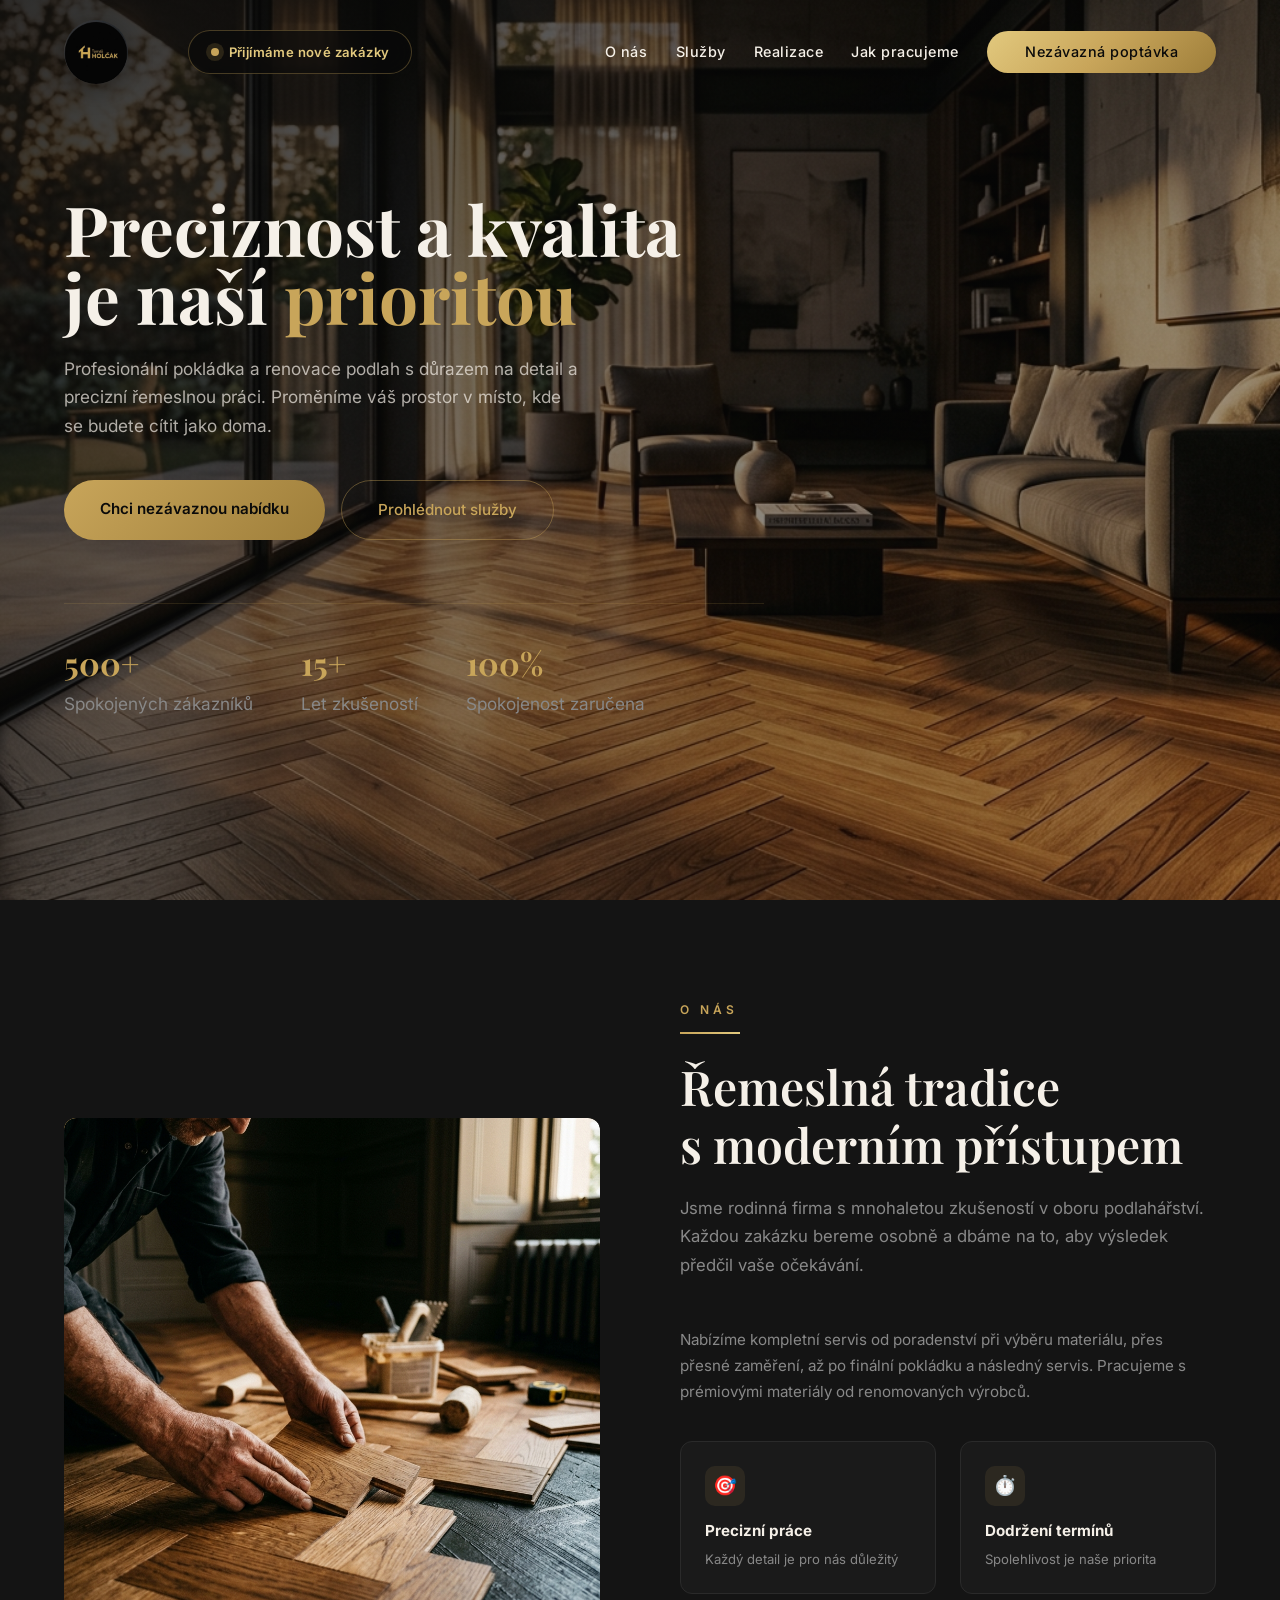
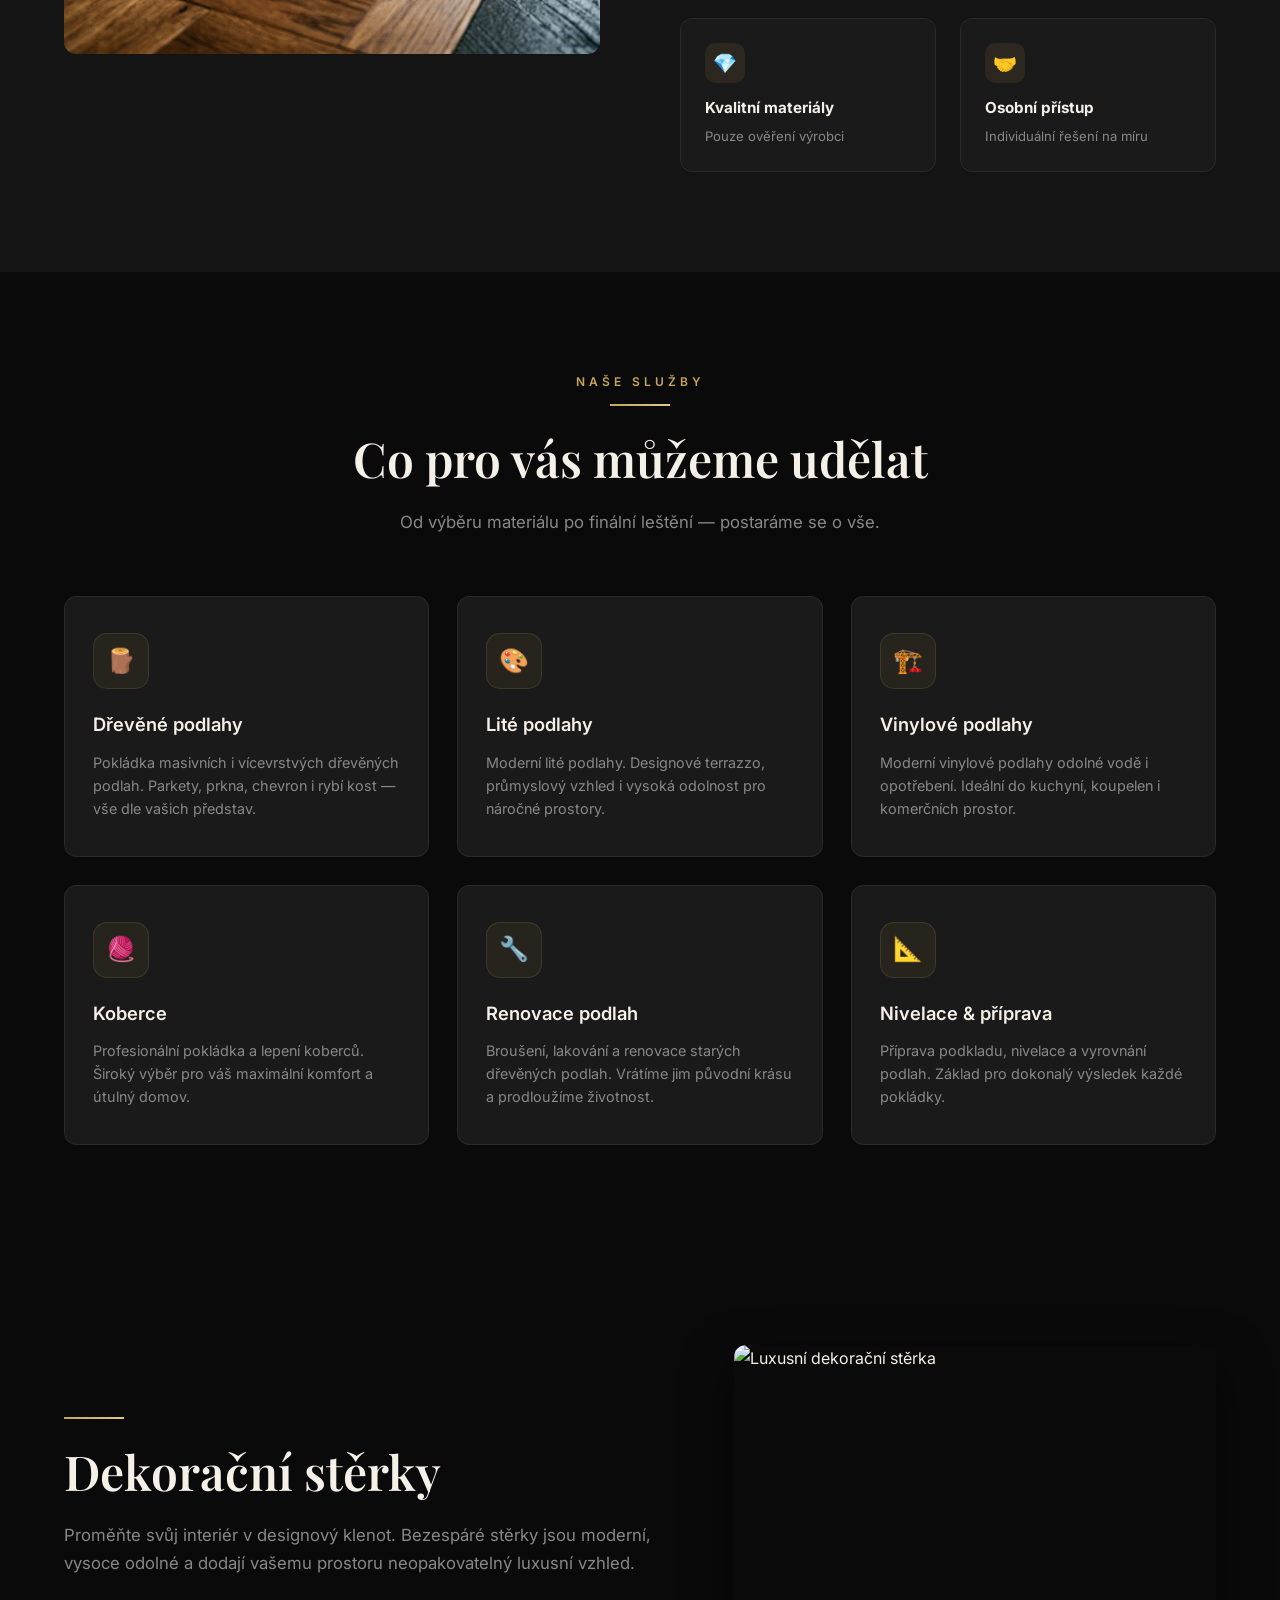
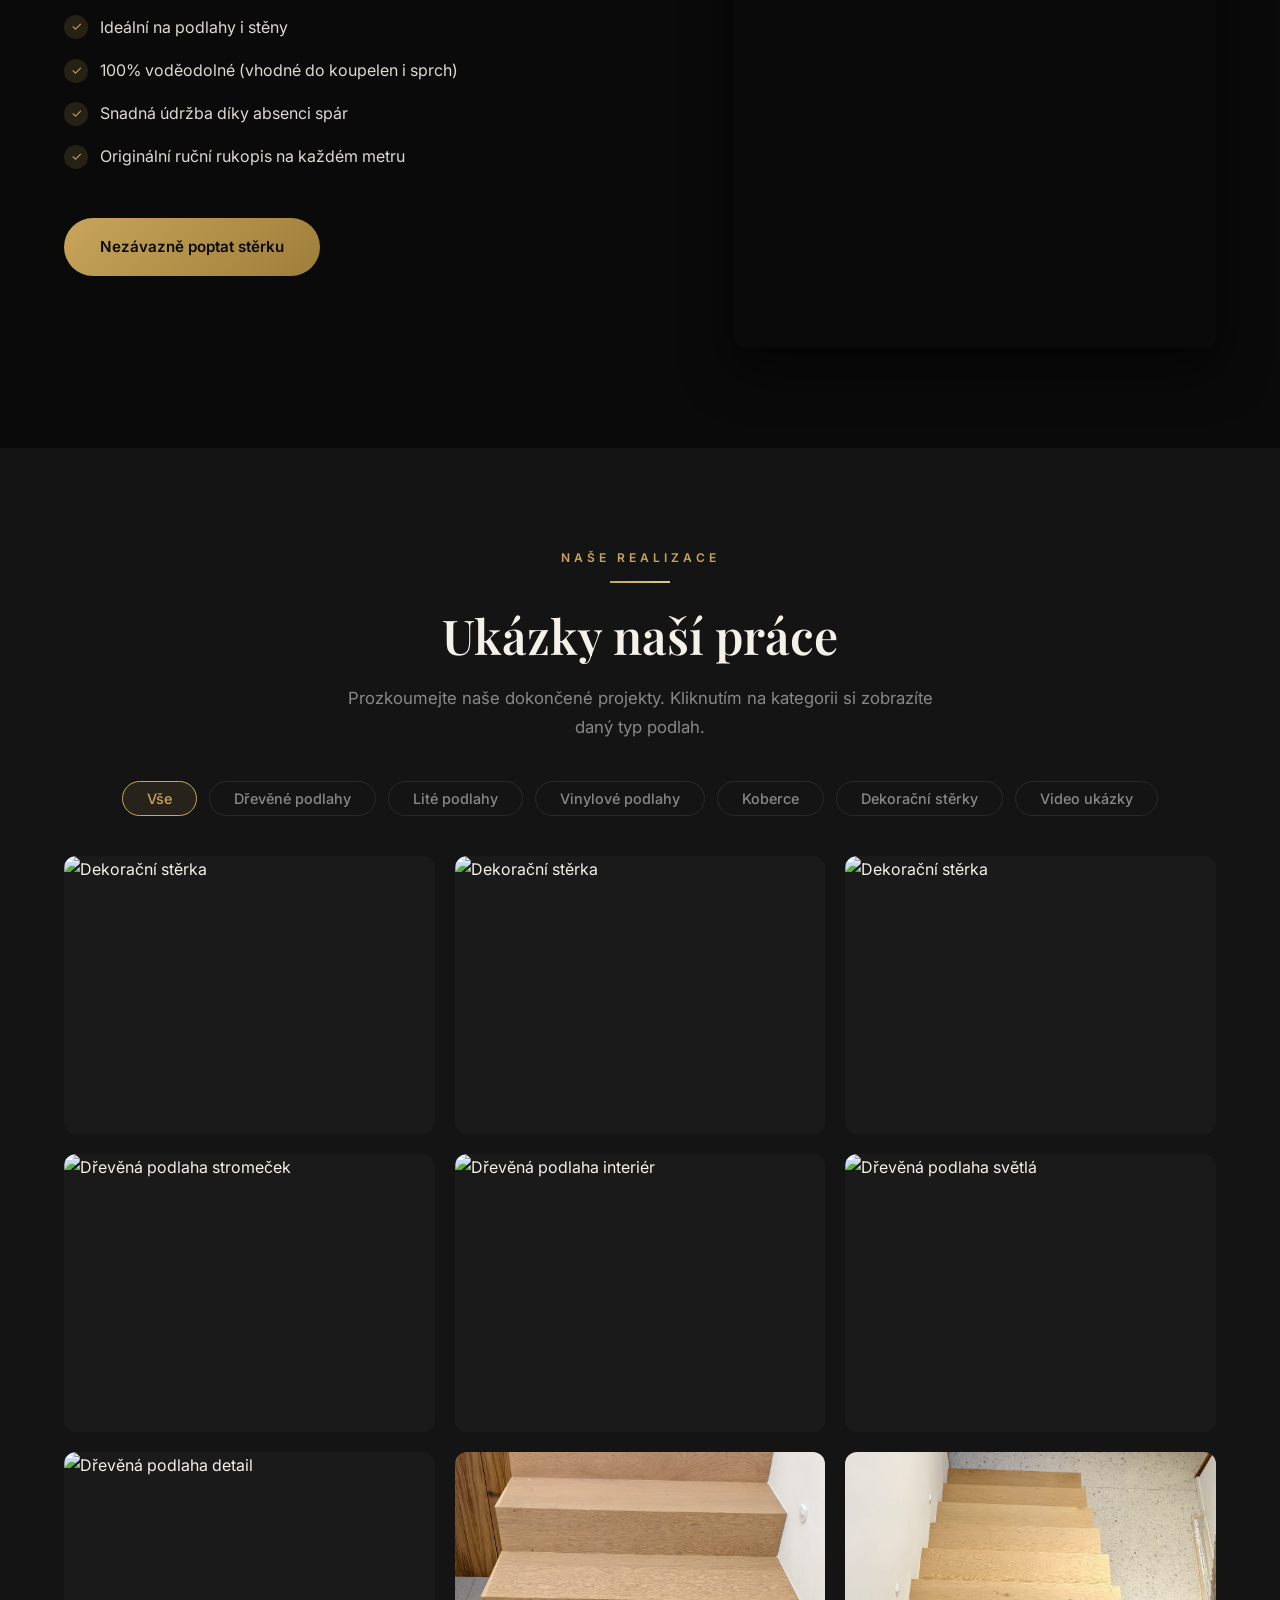
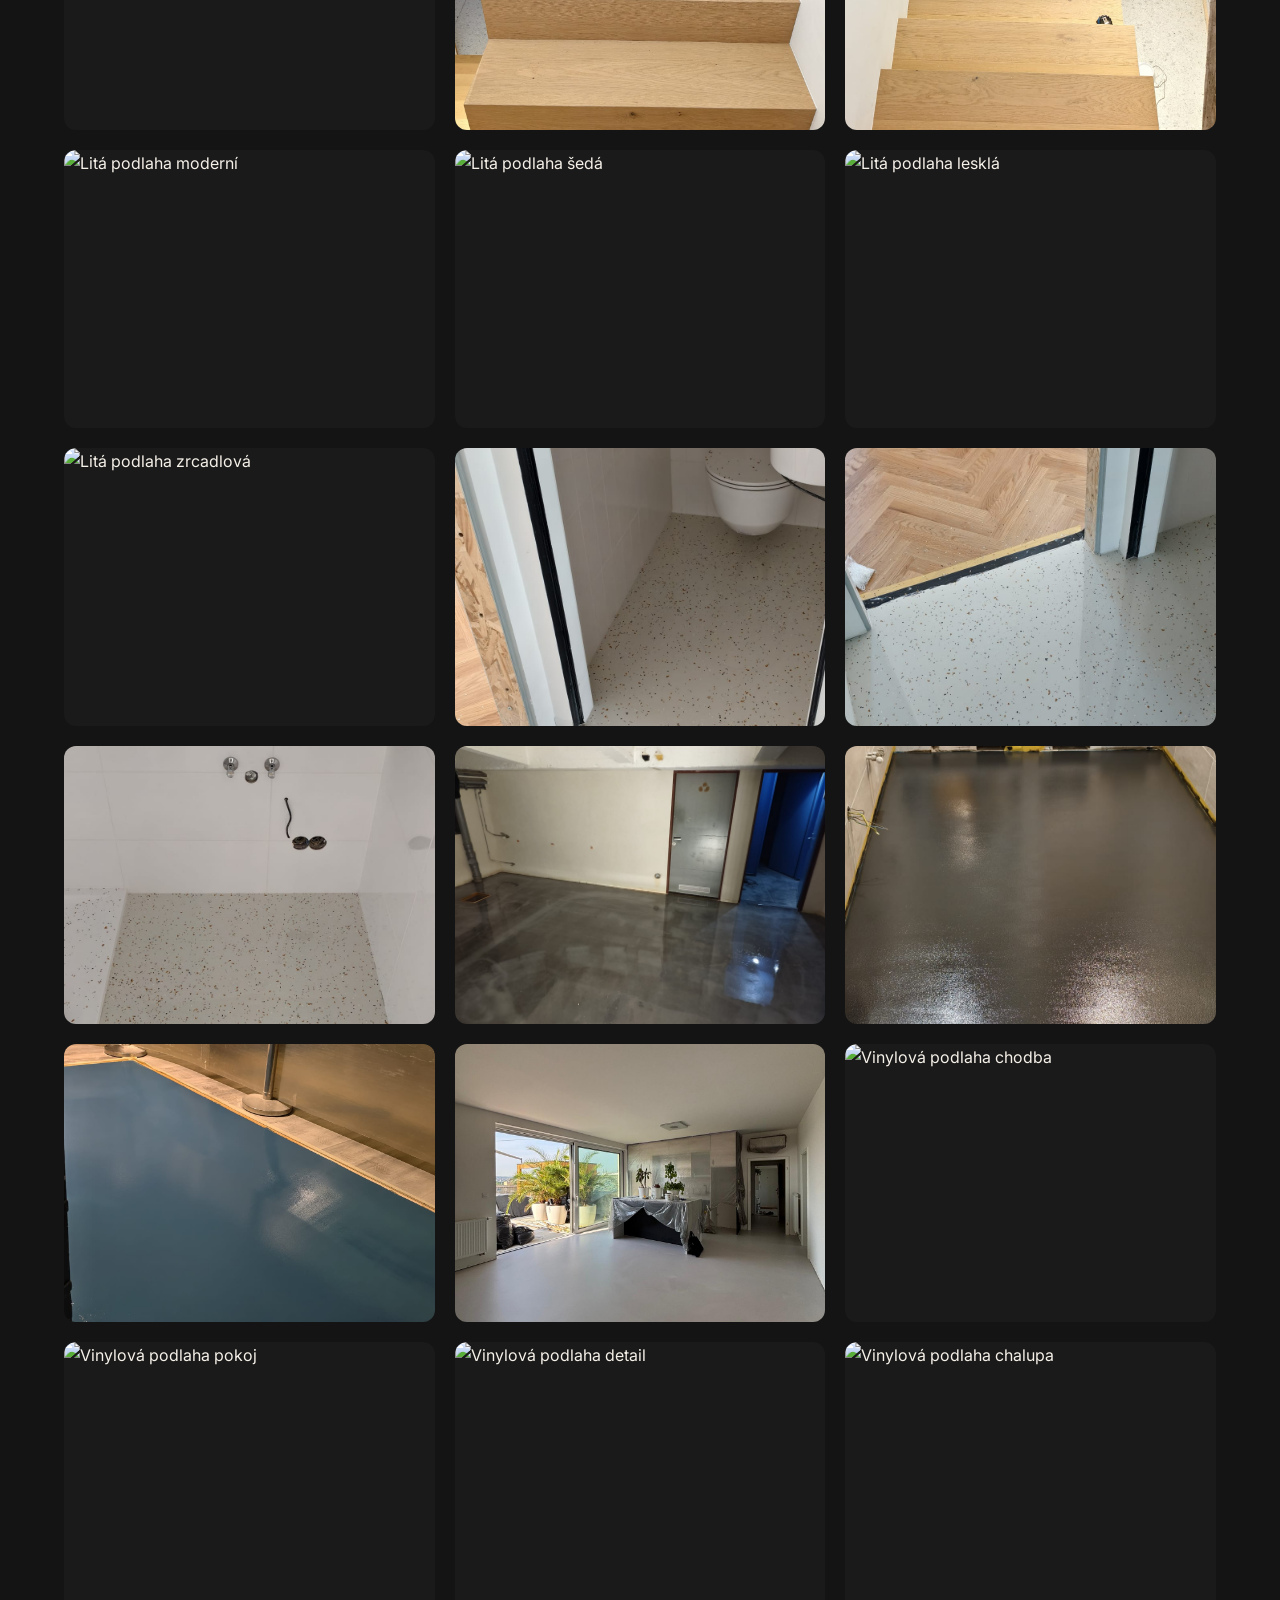
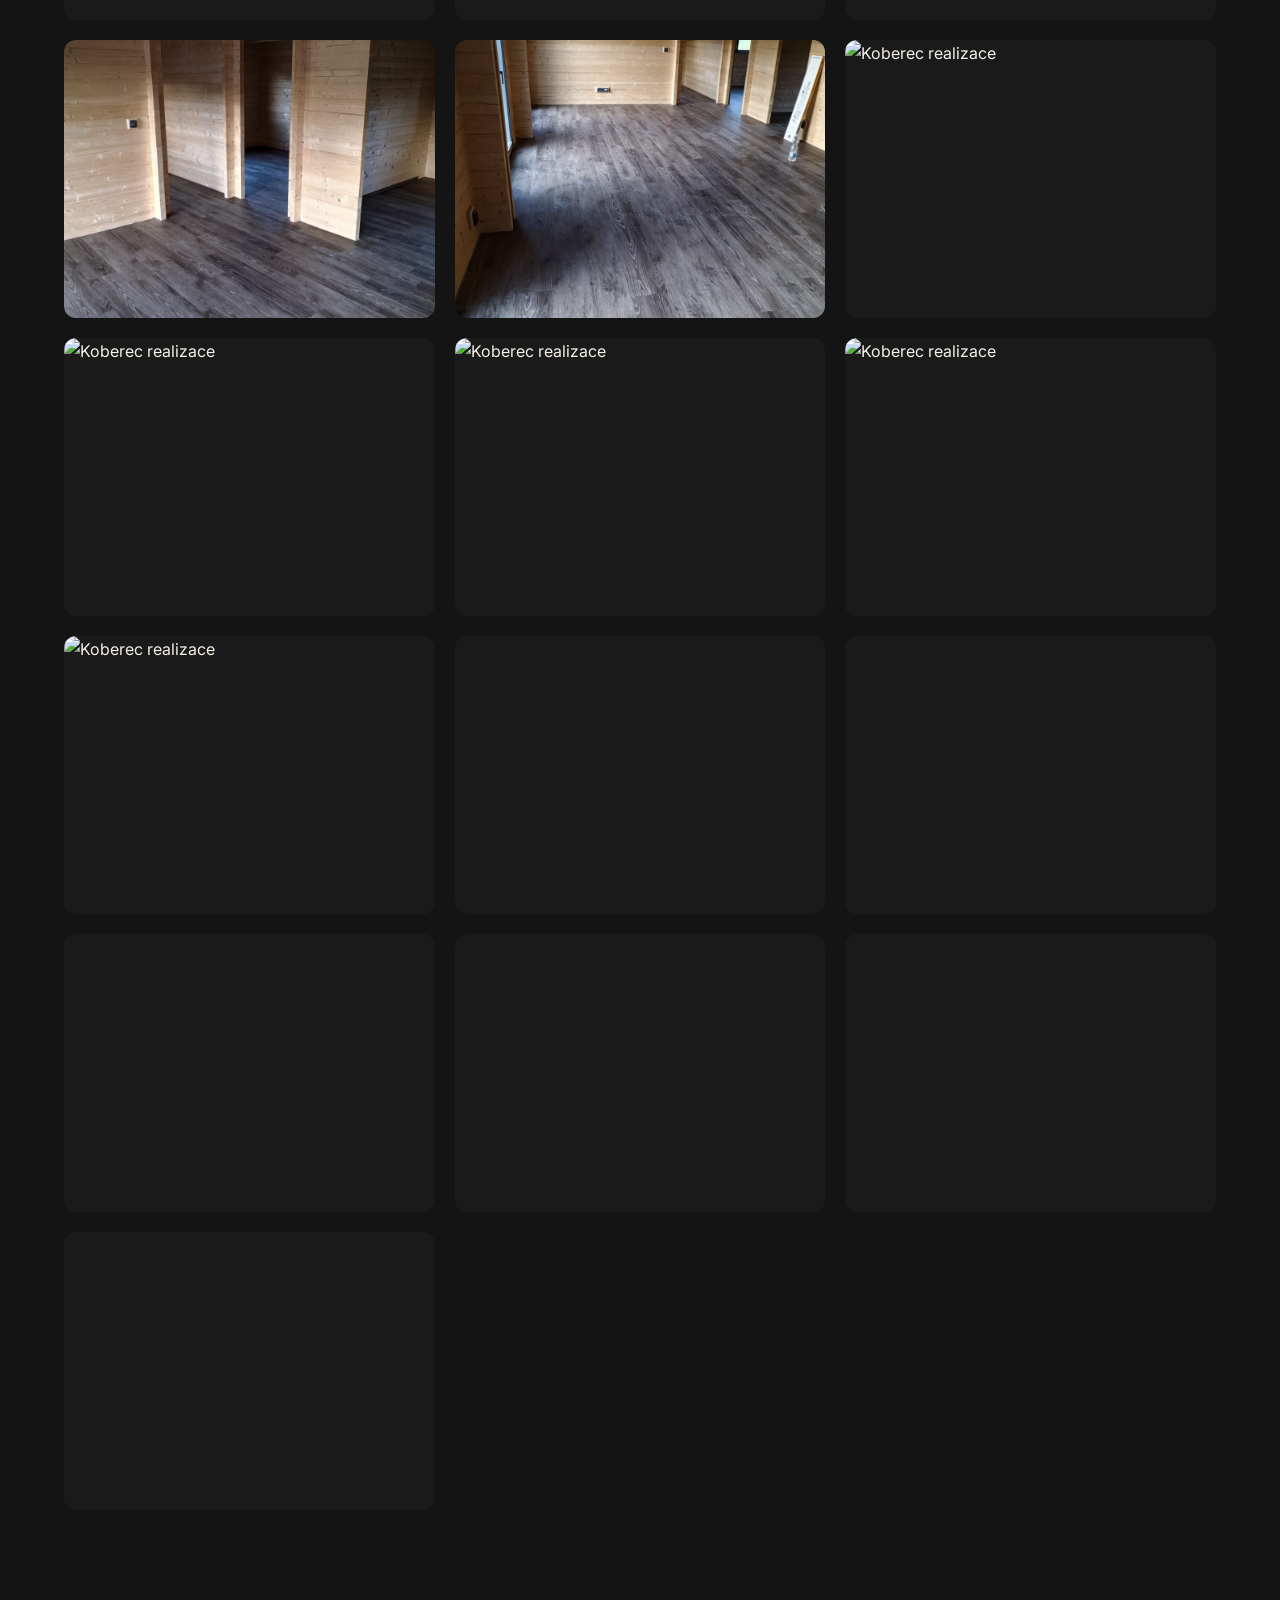
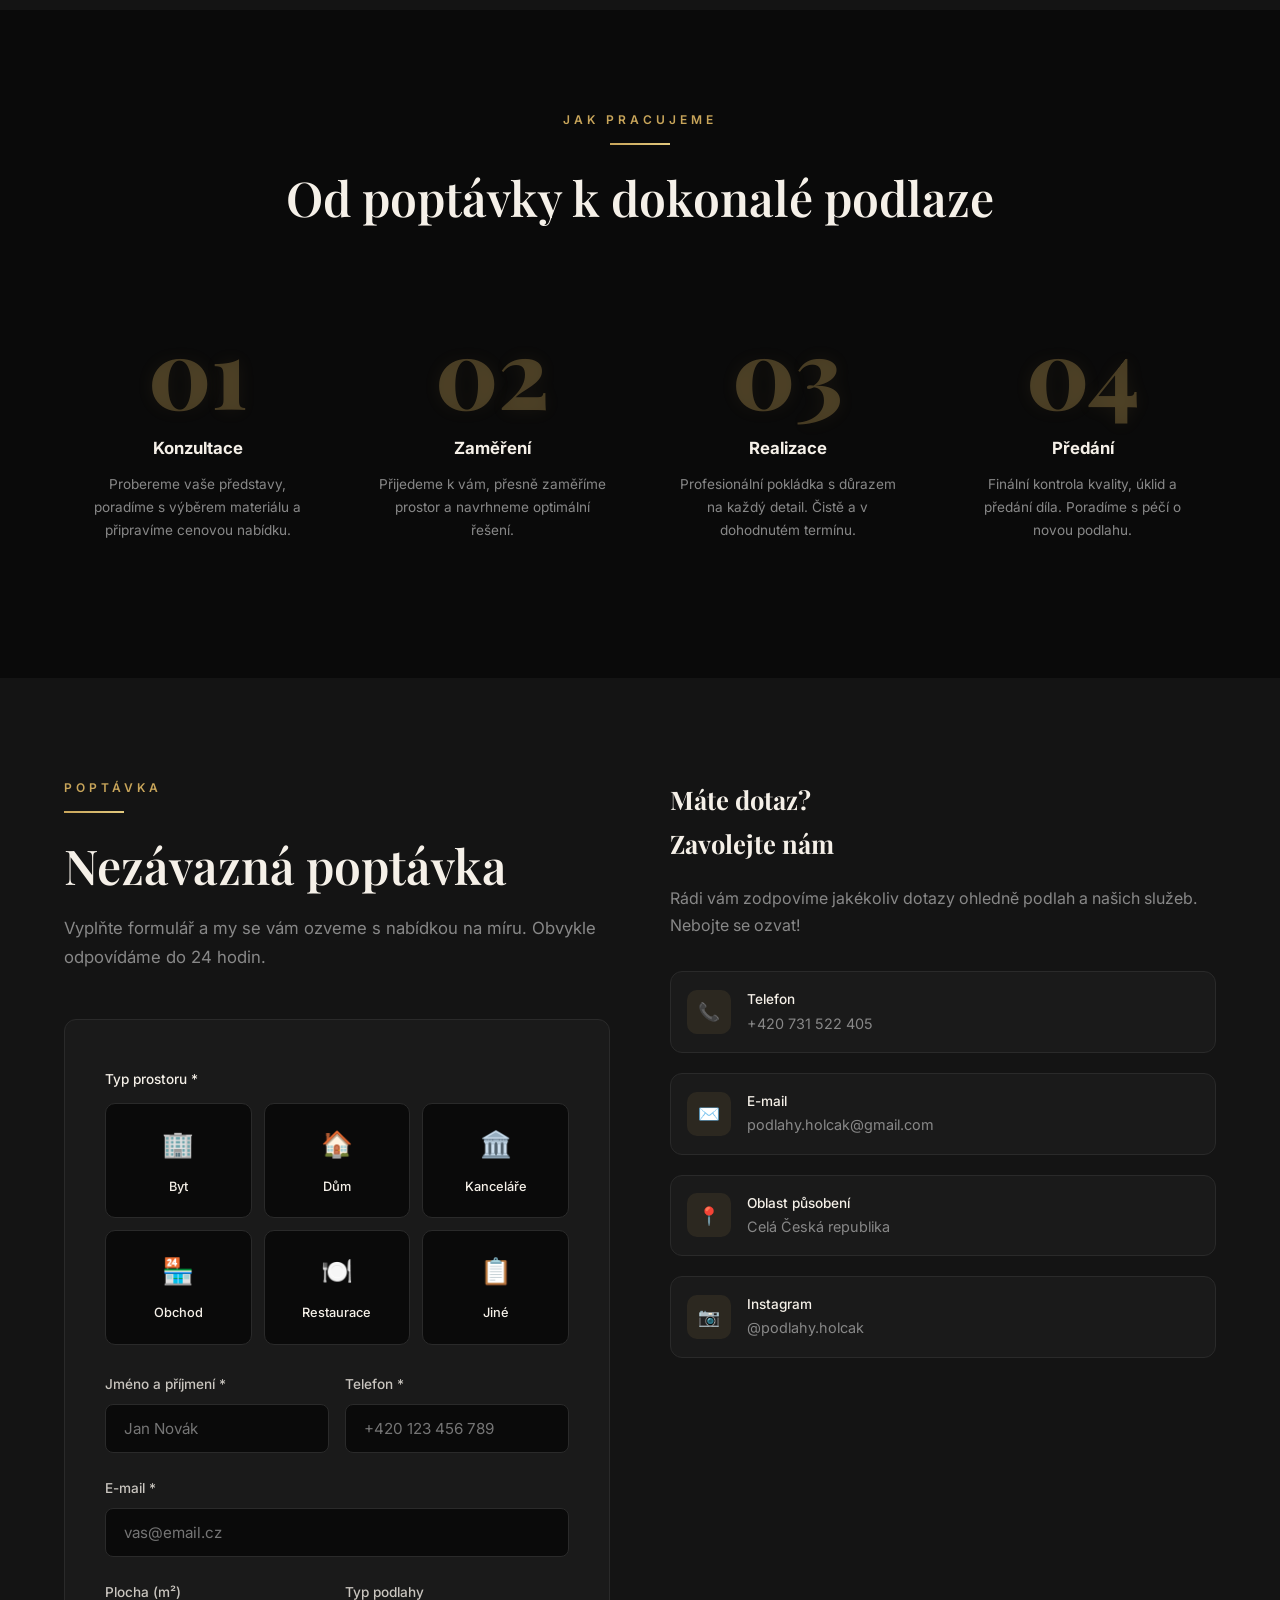
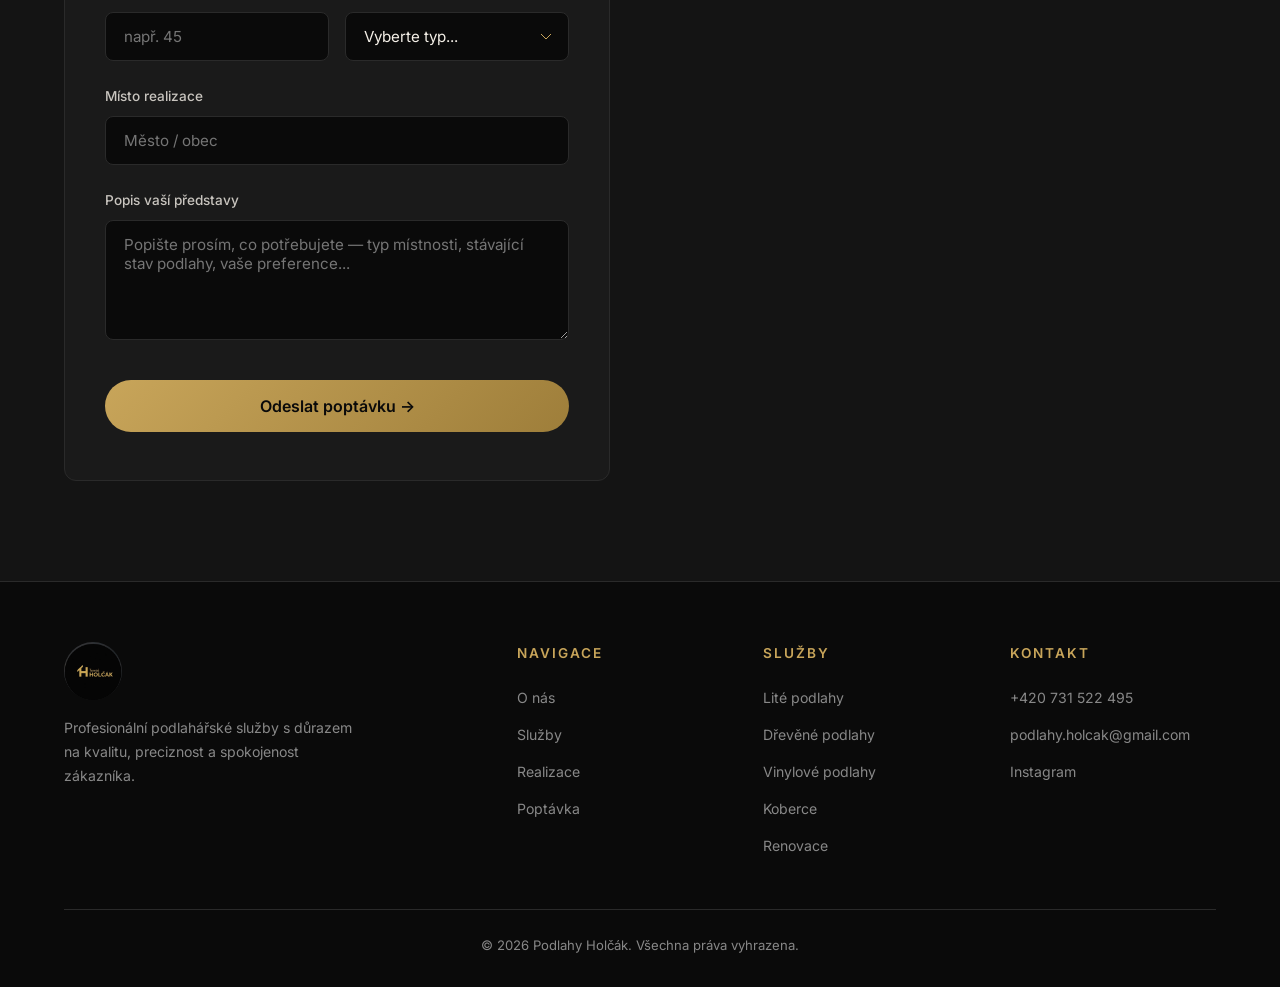
==== commit 643b6045: "Add files via upload" ====
--- a/index.html
+++ b/index.html
@@ -42,7 +42,7 @@
 <section class="hero" id="hero">
   <div class="hero-bg"></div>
   <div class="hero-content">
-<h1>Podlahy, které<br>mluví za <span class="gold">kvalitu</span></h1>
+<h1>Preciznost a kvalita<br>je naší <span class="gold">prioritou</span></h1>
     <p>Profesionální pokládka a renovace podlah s důrazem na detail a precizní řemeslnou práci. Proměníme váš prostor v místo, kde se budete cítit jako doma.</p>
     <div class="hero-buttons">
       <a href="#poptavka" class="btn-primary">Chci nezávaznou nabídku</a>
@@ -122,20 +122,20 @@
         <h3>Dřevěné podlahy</h3>
         <p>Pokládka masivních i vícevrstvých dřevěných podlah. Parkety, prkna, chevron i rybí kost — vše dle vašich představ.</p>
       </div>
-      <div class="service-card fade-up" onclick="goToGallery('epoxid')" style="cursor: pointer;">
+      <div class="service-card fade-up" onclick="goToGallery('lite')" style="cursor: pointer;">
         <div class="service-icon">🎨</div>
-        <h3>Epoxidové podlahy</h3>
-        <p>Moderní epoxidové a lité podlahy. Designové terrazzo, průmyslový vzhled i vysoká odolnost pro náročné prostory.</p>
+        <h3>Lité podlahy</h3>
+        <p>Moderní lité podlahy. Designové terrazzo, průmyslový vzhled i vysoká odolnost pro náročné prostory.</p>
       </div>
       <div class="service-card fade-up" onclick="goToGallery('vinyl')" style="cursor: pointer;">
         <div class="service-icon">🏗️</div>
         <h3>Vinylové podlahy</h3>
         <p>Moderní vinylové podlahy odolné vodě i opotřebení. Ideální do kuchyní, koupelen i komerčních prostor.</p>
       </div>
-      <div class="service-card fade-up" onclick="goToGallery('laminat')" style="cursor: pointer;">
-        <div class="service-icon">✨</div>
-        <h3>Laminátové podlahy</h3>
-        <p>Kvalitní laminátové podlahy s přirozeným vzhledem dřeva. Snadná údržba a výborný poměr cena/výkon.</p>
+      <div class="service-card fade-up" onclick="goToGallery('koberce')" style="cursor: pointer;">
+        <div class="service-icon">🧶</div>
+        <h3>Koberce</h3>
+        <p>Profesionální pokládka a lepení koberců. Široký výběr pro váš maximální komfort a útulný domov.</p>
       </div>
       <div class="service-card fade-up">
         <div class="service-icon">🔧</div>
@@ -146,6 +146,32 @@
         <div class="service-icon">📐</div>
         <h3>Nivelace & příprava</h3>
         <p>Příprava podkladu, nivelace a vyrovnání podlah. Základ pro dokonalý výsledek každé pokládky.</p>
+      </div>
+    </div>
+  </div>
+</section>
+
+<!-- ===== DEKORAČNÍ STĚRKY ===== -->
+<section class="section premium-service" id="sterky">
+  <div class="container">
+    <div class="premium-grid">
+      <div class="premium-content fade-up">
+        
+        <div class="gold-line"></div>
+        <h2 class="section-title">Dekorační stěrky</h2>
+        <p class="section-subtitle">
+          Proměňte svůj interiér v designový klenot. Bezespáré stěrky jsou moderní, vysoce odolné a dodají vašemu prostoru neopakovatelný luxusní vzhled.
+        </p>
+        <ul class="premium-features">
+          <li><span class="check">✓</span> Ideální na podlahy i stěny</li>
+          <li><span class="check">✓</span> 100% voděodolné (vhodné do koupelen i sprch)</li>
+          <li><span class="check">✓</span> Snadná údržba díky absenci spár</li>
+          <li><span class="check">✓</span> Originální ruční rukopis na každém metru</li>
+        </ul>
+        <a href="#poptavka" class="btn-primary" style="margin-top: 32px; display: inline-block;">Nezávazně poptat stěrku</a>
+      </div>
+      <div class="premium-visual fade-up">
+        <img src="images/sterka.jpg" alt="Luxusní dekorační stěrka" class="premium-image">
       </div>
     </div>
   </div>
@@ -164,14 +190,44 @@
     <div class="gallery-filters fade-up">
       <button class="filter-btn active" data-filter="all">Vše</button>
       <button class="filter-btn" data-filter="drevo">Dřevěné podlahy</button>
-      <button class="filter-btn" data-filter="epoxid">Epoxidové podlahy</button>
+      <button class="filter-btn" data-filter="lite">Lité podlahy</button>
       <button class="filter-btn" data-filter="vinyl">Vinylové podlahy</button>
-      <button class="filter-btn" data-filter="laminat">Laminátové podlahy</button>
+      <button class="filter-btn" data-filter="koberce">Koberce</button>
+      <button class="filter-btn" data-filter="sterky">Dekorační stěrky</button>
       <button class="filter-btn" data-filter="video">Video ukázky</button>
     </div>
 
     <div class="gallery-grid fade-up" id="galleryGrid">
+      <!-- STĚRKY -->
+      <div class="gallery-item" data-category="sterky">
+        <img src="images/sterka_gal1.jpg" alt="Dekorační stěrka">
+        <div class="gallery-overlay"><span>Dekorační stěrky — Ukázka 1</span></div>
+      </div>
+      <div class="gallery-item" data-category="sterky">
+        <img src="images/sterka_gal2.jpg" alt="Dekorační stěrka">
+        <div class="gallery-overlay"><span>Dekorační stěrky — Ukázka 2</span></div>
+      </div>
+      <div class="gallery-item" data-category="sterky">
+        <img src="images/sterka_gal3.jpg" alt="Dekorační stěrka">
+        <div class="gallery-overlay"><span>Dekorační stěrky — Ukázka 3</span></div>
+      </div>
       <!-- DŘEVO -->
+      <div class="gallery-item" data-category="drevo">
+        <img src="images/drevo1_new.jpg" alt="Dřevěná podlaha stromeček">
+        <div class="gallery-overlay"><span>Dřevěné podlahy — Klasický stromeček</span></div>
+      </div>
+      <div class="gallery-item" data-category="drevo">
+        <img src="images/drevo2_new.jpg" alt="Dřevěná podlaha interiér">
+        <div class="gallery-overlay"><span>Dřevěné podlahy — Pokojový design</span></div>
+      </div>
+      <div class="gallery-item" data-category="drevo">
+        <img src="images/drevo3_new.jpg" alt="Dřevěná podlaha světlá">
+        <div class="gallery-overlay"><span>Dřevěné podlahy — Světlý vzor</span></div>
+      </div>
+      <div class="gallery-item" data-category="drevo">
+        <img src="images/drevo4_new.jpg" alt="Dřevěná podlaha detail">
+        <div class="gallery-overlay"><span>Dřevěné podlahy — Detail</span></div>
+      </div>
       <div class="gallery-item" data-category="drevo">
         <img src="images/stairs.jpg" alt="Dřevěný obklad schodiště">
         <div class="gallery-overlay"><span>Dřevěné podlahy — Obklad schodiště</span></div>
@@ -182,37 +238,69 @@
       </div>
       
       <!-- EPOXID -->
-      <div class="gallery-item" data-category="epoxid">
-        <img src="images/wood.jpg" alt="Epoxidová podlaha s posypem">
-        <div class="gallery-overlay"><span>Epoxidové podlahy — Bílá s barevnými chipsy</span></div>
-      </div>
-      <div class="gallery-item" data-category="epoxid">
-        <img src="images/wood2.jpg" alt="Epoxidová podlaha detail">
-        <div class="gallery-overlay"><span>Epoxidové podlahy — Koupelna s dekorem</span></div>
-      </div>
-      <div class="gallery-item" data-category="epoxid">
-        <img src="images/wood3.jpg" alt="Epoxidová podlaha přechod">
-        <div class="gallery-overlay"><span>Epoxidové podlahy — Přechod k parketám</span></div>
-      </div>
-      <div class="gallery-item" data-category="epoxid">
-        <img src="images/epoxy1.jpg" alt="Epoxidová podlaha terrazzo">
-        <div class="gallery-overlay"><span>Epoxidové podlahy — Terrazzo design</span></div>
-      </div>
-      <div class="gallery-item" data-category="epoxid">
-        <img src="images/epoxy2.jpg" alt="Epoxidová litá podlaha">
-        <div class="gallery-overlay"><span>Epoxidové podlahy — Průmyslový design</span></div>
-      </div>
-      <div class="gallery-item" data-category="epoxid">
-        <img src="images/epoxy3.jpg" alt="Epoxidová podlaha realizace">
-        <div class="gallery-overlay"><span>Epoxidové podlahy — Průběh realizace</span></div>
-      </div>
-      <div class="gallery-item" data-category="epoxid">
-        <img src="images/epoxy4.jpg" alt="Modrá epoxidová podlaha">
-        <div class="gallery-overlay"><span>Epoxidové podlahy — Modrý design</span></div>
+      <div class="gallery-item" data-category="lite">
+        <img src="images/lite1_new.jpg" alt="Litá podlaha moderní">
+        <div class="gallery-overlay"><span>Lité podlahy — Moderní loft</span></div>
+      </div>
+      <div class="gallery-item" data-category="lite">
+        <img src="images/lite2_new.jpg" alt="Litá podlaha šedá">
+        <div class="gallery-overlay"><span>Lité podlahy — Šedý design s odlesky</span></div>
+      </div>
+      <div class="gallery-item" data-category="lite">
+        <img src="images/lite3_new.jpg" alt="Litá podlaha lesklá">
+        <div class="gallery-overlay"><span>Lité podlahy — Večerní odlesky</span></div>
+      </div>
+      <div class="gallery-item" data-category="lite">
+        <img src="images/lite4_new.jpg" alt="Litá podlaha zrcadlová">
+        <div class="gallery-overlay"><span>Lité podlahy — Zrcadlový lesk</span></div>
+      </div>
+      <div class="gallery-item" data-category="lite">
+        <img src="images/wood.jpg" alt="Litá podlaha s posypem">
+        <div class="gallery-overlay"><span>Lité podlahy — Bílá s barevnými chipsy</span></div>
+      </div>
+      <div class="gallery-item" data-category="lite">
+        <img src="images/wood2.jpg" alt="Litá podlaha detail">
+        <div class="gallery-overlay"><span>Lité podlahy — Koupelna s dekorem</span></div>
+      </div>
+      <div class="gallery-item" data-category="lite">
+        <img src="images/wood3.jpg" alt="Litá podlaha přechod">
+        <div class="gallery-overlay"><span>Lité podlahy — Přechod k parketám</span></div>
+      </div>
+      <div class="gallery-item" data-category="lite">
+        <img src="images/epoxy1.jpg" alt="Litá podlaha terrazzo">
+        <div class="gallery-overlay"><span>Lité podlahy — Terrazzo design</span></div>
+      </div>
+      <div class="gallery-item" data-category="lite">
+        <img src="images/epoxy2.jpg" alt="Litá podlaha">
+        <div class="gallery-overlay"><span>Lité podlahy — Průmyslový design</span></div>
+      </div>
+      <div class="gallery-item" data-category="lite">
+        <img src="images/epoxy3.jpg" alt="Litá podlaha realizace">
+        <div class="gallery-overlay"><span>Lité podlahy — Průběh realizace</span></div>
+      </div>
+      <div class="gallery-item" data-category="lite">
+        <img src="images/epoxy4.jpg" alt="Modrá litá podlaha">
+        <div class="gallery-overlay"><span>Lité podlahy — Modrý design</span></div>
       </div>
       
       <!-- VINYL -->
       <div class="gallery-item" data-category="vinyl">
+        <img src="images/vinyl1_new.jpg" alt="Vinylová podlaha chodba">
+        <div class="gallery-overlay"><span>Vinylové podlahy — Dlouhá chodba</span></div>
+      </div>
+      <div class="gallery-item" data-category="vinyl">
+        <img src="images/vinyl2_new.jpg" alt="Vinylová podlaha pokoj">
+        <div class="gallery-overlay"><span>Vinylové podlahy — Obývací pokoj</span></div>
+      </div>
+      <div class="gallery-item" data-category="vinyl">
+        <img src="images/vinyl3_new.jpg" alt="Vinylová podlaha detail">
+        <div class="gallery-overlay"><span>Vinylové podlahy — Detail struktury</span></div>
+      </div>
+      <div class="gallery-item" data-category="vinyl">
+        <img src="images/vinyl4_new.jpg" alt="Vinylová podlaha chalupa">
+        <div class="gallery-overlay"><span>Vinylové podlahy — Rustikální vzhled</span></div>
+      </div>
+      <div class="gallery-item" data-category="vinyl">
         <img src="images/vinyl.jpg" alt="Vinylová podlaha v dřevostavbě">
         <div class="gallery-overlay"><span>Vinylové podlahy — Dřevostavba</span></div>
       </div>
@@ -221,36 +309,52 @@
         <div class="gallery-overlay"><span>Vinylové podlahy — Detail</span></div>
       </div>
       
-      <!-- LAMINÁT -->
-      <div class="gallery-item" data-category="laminat">
-        <img src="images/laminate.jpg" alt="Laminátová podlaha světlý dub">
-        <div class="gallery-overlay"><span>Laminátové podlahy — Světlý dub</span></div>
-      </div>
-      <div class="gallery-item" data-category="laminat">
-        <img src="images/laminate2.jpg" alt="Laminátová podlaha ložnice">
-        <div class="gallery-overlay"><span>Laminátové podlahy — Ložnice</span></div>
-      </div>
-      <div class="gallery-item" data-category="laminat">
-        <img src="images/laminate3.jpg" alt="Laminátová podlaha detail">
-        <div class="gallery-overlay"><span>Laminátové podlahy — Pokoj</span></div>
+      <!-- KOBERCE -->
+      <div class="gallery-item" data-category="koberce">
+        <img src="images/koberec1.jpg" alt="Koberec realizace">
+        <div class="gallery-overlay"><span>Koberce — Pokládka</span></div>
+      </div>
+      <div class="gallery-item" data-category="koberce">
+        <img src="images/koberec2.jpg" alt="Koberec realizace">
+        <div class="gallery-overlay"><span>Koberce — Detail</span></div>
+      </div>
+      <div class="gallery-item" data-category="koberce">
+        <img src="images/koberec3.jpg" alt="Koberec realizace">
+        <div class="gallery-overlay"><span>Koberce — Dokončený interiér</span></div>
+      </div>
+      <div class="gallery-item" data-category="koberce">
+        <img src="images/koberec4.jpg" alt="Koberec realizace">
+        <div class="gallery-overlay"><span>Koberce — Prostor</span></div>
+      </div>
+      <div class="gallery-item" data-category="koberce">
+        <img src="images/koberec5.jpg" alt="Koberec realizace">
+        <div class="gallery-overlay"><span>Koberce — Finální vzhled</span></div>
       </div>
       
       <!-- VIDEA -->
       <div class="gallery-item" data-category="video">
+        <video src="images/video_epoxy1.mp4" autoplay loop muted playsinline style="width: 100%; height: 100%; object-fit: cover;"></video>
+        <div class="gallery-overlay"><span>Lité podlahy — Realizace</span></div>
+      </div>
+      <div class="gallery-item" data-category="video">
+        <video src="images/koberce_video.mp4" autoplay loop muted playsinline style="width: 100%; height: 100%; object-fit: cover;"></video>
+        <div class="gallery-overlay"><span>Koberce — Ukázka realizace</span></div>
+      </div>
+      <div class="gallery-item" data-category="video">
         <video src="images/video1.mp4" autoplay loop muted playsinline style="width: 100%; height: 100%; object-fit: cover;"></video>
-        <div class="gallery-overlay"><span>Betonové stěrky — Průběh realizace</span></div>
+        <div class="gallery-overlay"><span>Dekorační stěrky — Průběh realizace</span></div>
       </div>
       <div class="gallery-item" data-category="video">
         <video src="images/video2.mp4" autoplay loop muted playsinline style="width: 100%; height: 100%; object-fit: cover;"></video>
-        <div class="gallery-overlay"><span>Betonové stěrky — Precizní vyhlazení</span></div>
+        <div class="gallery-overlay"><span>Dekorační stěrky — Precizní vyhlazení</span></div>
       </div>
       <div class="gallery-item" data-category="video">
         <video src="images/video3.mp4" autoplay loop muted playsinline style="width: 100%; height: 100%; object-fit: cover;"></video>
-        <div class="gallery-overlay"><span>Epoxidové podlahy — Práce s materiálem</span></div>
+        <div class="gallery-overlay"><span>Lité podlahy — Práce s materiálem</span></div>
       </div>
       <div class="gallery-item" data-category="video">
         <video src="images/video4.mp4" autoplay loop muted playsinline style="width: 100%; height: 100%; object-fit: cover;"></video>
-        <div class="gallery-overlay"><span>Epoxidové podlahy — Dokonalý výsledek</span></div>
+        <div class="gallery-overlay"><span>Lité podlahy — Dokonalý výsledek</span></div>
       </div>
     </div>
   </div>
@@ -295,9 +399,11 @@
         <h2 class="section-title">Nezávazná poptávka</h2>
         <p class="section-subtitle">Vyplňte formulář a my se vám ozveme s nabídkou na míru. Obvykle odpovídáme do 24 hodin.</p>
 
-        <form action="https://formsubmit.co/podlahy.holcak@gmail.com" method="POST" class="inquiry-form" id="inquiryForm" onsubmit="handleSubmit(event)">
-<input type="hidden" name="_subject" value="Nová nezávazná poptávka z webu">
-<input type="hidden" name="_captcha" value="false">
+        <form class="inquiry-form" id="inquiryForm" onsubmit="handleSubmit(event)">
+        <input type="hidden" name="_subject" value="Nová nezávazná poptávka z webu">
+        <input type="hidden" name="_captcha" value="false">
+        <input type="hidden" name="_template" value="table">
+        <input type="hidden" name="_autoresponse" value="Děkujeme za vaši poptávku! Ozveme se vám nejpozději do 24 hodin. — Podlahy Holčák, +420 731 522 405">
 
           <!-- Typ nemovitosti -->
           <label style="font-size: .85rem; font-weight: 500; margin-bottom: 12px; display: block;">Typ prostoru *</label>
@@ -357,10 +463,11 @@
               <label for="floorType">Typ podlahy</label>
               <select id="floorType" name="floorType">
                 <option value="">Vyberte typ...</option>
-                <option value="renovace">Epoxidová podlaha</option>
+                <option value="sterka">Dekorační stěrka</option>
+                <option value="lite">Litá podlaha</option>
                 <option value="drevena">Dřevěná podlaha</option>
                 <option value="vinyl">Vinylová podlaha</option>
-                <option value="laminat">Laminátová podlaha</option>
+                <option value="koberce">Koberce</option>
                 <option value="renovace">Renovace stávající</option>
                 <option value="nevim">Potřebuji poradit</option>
               </select>
@@ -438,10 +545,10 @@
       <div>
         <h4>Služby</h4>
         <ul>
-          <li><a href="#sluzby">Epoxidové podlahy</a></li>
+          <li><a href="#sluzby">Lité podlahy</a></li>
           <li><a href="#sluzby">Dřevěné podlahy</a></li>
           <li><a href="#sluzby">Vinylové podlahy</a></li>
-          <li><a href="#sluzby">Laminátové podlahy</a></li>
+          <li><a href="#sluzby">Koberce</a></li>
           <li><a href="#sluzby">Renovace</a></li>
         </ul>
       </div>
@@ -461,7 +568,7 @@
 </footer>
 
 <!-- Toast -->
-<div class="toast" id="toast">✓ Poptávka byla úspěšně odeslána!</div>
+<div class="toast" id="toast"></div>
 
 <script>
 // ===== Navbar scroll effect =====
@@ -491,16 +598,50 @@
 // ===== Form submit =====
 function handleSubmit(e) {
   e.preventDefault();
+  
   const selected = document.querySelector('.property-type.active');
   if (!selected) {
     alert('Prosím vyberte typ prostoru.');
-    return;
+    return false;
   }
+
+  const form = document.getElementById('inquiryForm');
+  const submitBtn = form.querySelector('.form-submit');
+  const formData = new FormData(form);
   const toast = document.getElementById('toast');
-  toast.classList.add('show');
-  setTimeout(() => toast.classList.remove('show'), 4000);
-  e.target.reset();
-  document.querySelectorAll('.property-type').forEach(p => p.classList.remove('active'));
+
+  // Disable button during submit
+  submitBtn.disabled = true;
+  submitBtn.textContent = 'Odesílám...';
+
+  fetch('https://formsubmit.co/ajax/podlahy.holcak@gmail.com', {
+    method: 'POST',
+    body: formData
+  })
+  .then(response => response.json())
+  .then(data => {
+    if (data.success) {
+      // Show success toast
+      toast.textContent = '✓ Poptávka byla úspěšně odeslána!';
+      toast.className = 'toast show success';
+      form.reset();
+      document.querySelectorAll('.property-type').forEach(p => p.classList.remove('active'));
+    } else {
+      toast.textContent = '✗ Něco se pokazilo. Zkuste to znovu.';
+      toast.className = 'toast show error';
+    }
+  })
+  .catch(error => {
+    toast.textContent = '✗ Chyba při odesílání. Zkontrolujte připojení.';
+    toast.className = 'toast show error';
+  })
+  .finally(() => {
+    submitBtn.disabled = false;
+    submitBtn.textContent = 'Odeslat poptávku →';
+    setTimeout(() => { toast.className = 'toast'; }, 5000);
+  });
+
+  return false;
 }
 
 // ===== Gallery Filtering =====
--- a/styles.css
+++ b/styles.css
@@ -304,6 +304,54 @@
 .service-card h3 { font-size: 1.15rem; margin-bottom: 10px; font-weight: 600; }
 .service-card p { font-size: .9rem; color: var(--gray); line-height: 1.6; }
 
+/* ===== Premium Service (Stěrky) ===== */
+.premium-service {
+  background: var(--black);
+}
+.premium-grid {
+  display: grid;
+  grid-template-columns: 1.1fr 0.9fr;
+  gap: 80px;
+  align-items: center;
+}
+.premium-features {
+  list-style: none;
+  margin-top: -12px;
+}
+.premium-features li {
+  display: flex;
+  align-items: center;
+  gap: 12px;
+  margin-bottom: 16px;
+  font-size: 1rem;
+  color: rgba(245,240,232,0.9);
+}
+.premium-features .check {
+  display: flex;
+  align-items: center;
+  justify-content: center;
+  width: 24px;
+  height: 24px;
+  background: rgba(200,165,90,0.15);
+  color: var(--gold);
+  border-radius: 50%;
+  font-size: 0.8rem;
+  flex-shrink: 0;
+}
+.premium-visual {
+  position: relative;
+  border-radius: var(--radius);
+  z-index: 1;
+}
+
+.premium-image {
+  width: 100%;
+  aspect-ratio: 4/5;
+  object-fit: cover;
+  border-radius: var(--radius);
+  box-shadow: 0 20px 50px rgba(0,0,0,0.6);
+}
+
 /* ===== Gallery ===== */
 .gallery { background: var(--black-light); }
 .gallery-filters {
@@ -557,13 +605,29 @@
 /* ===== Toast ===== */
 .toast {
   position: fixed; bottom: 32px; right: 32px;
-  background: var(--black-card); border: 1px solid var(--gold);
+  background: var(--black-card);
   border-radius: var(--radius); padding: 18px 28px;
-  color: var(--gold); font-weight: 500; z-index: 2000;
+  font-weight: 500; z-index: 2000;
   transform: translateY(120px); opacity: 0;
-  transition: var(--transition);
+  transition: transform .4s cubic-bezier(.4,0,.2,1), opacity .4s ease;
+  max-width: 400px;
+  box-shadow: 0 10px 40px rgba(0,0,0,.5);
 }
 .toast.show { transform: translateY(0); opacity: 1; }
+.toast.success {
+  border: 1px solid #4caf50;
+  color: #81c784;
+}
+.toast.error {
+  border: 1px solid #e53935;
+  color: #ef9a9a;
+}
+.form-submit:disabled {
+  opacity: .6;
+  cursor: not-allowed;
+  transform: none !important;
+  box-shadow: none !important;
+}
 
 
 /* ===== Úpravy dle zadání ===== */
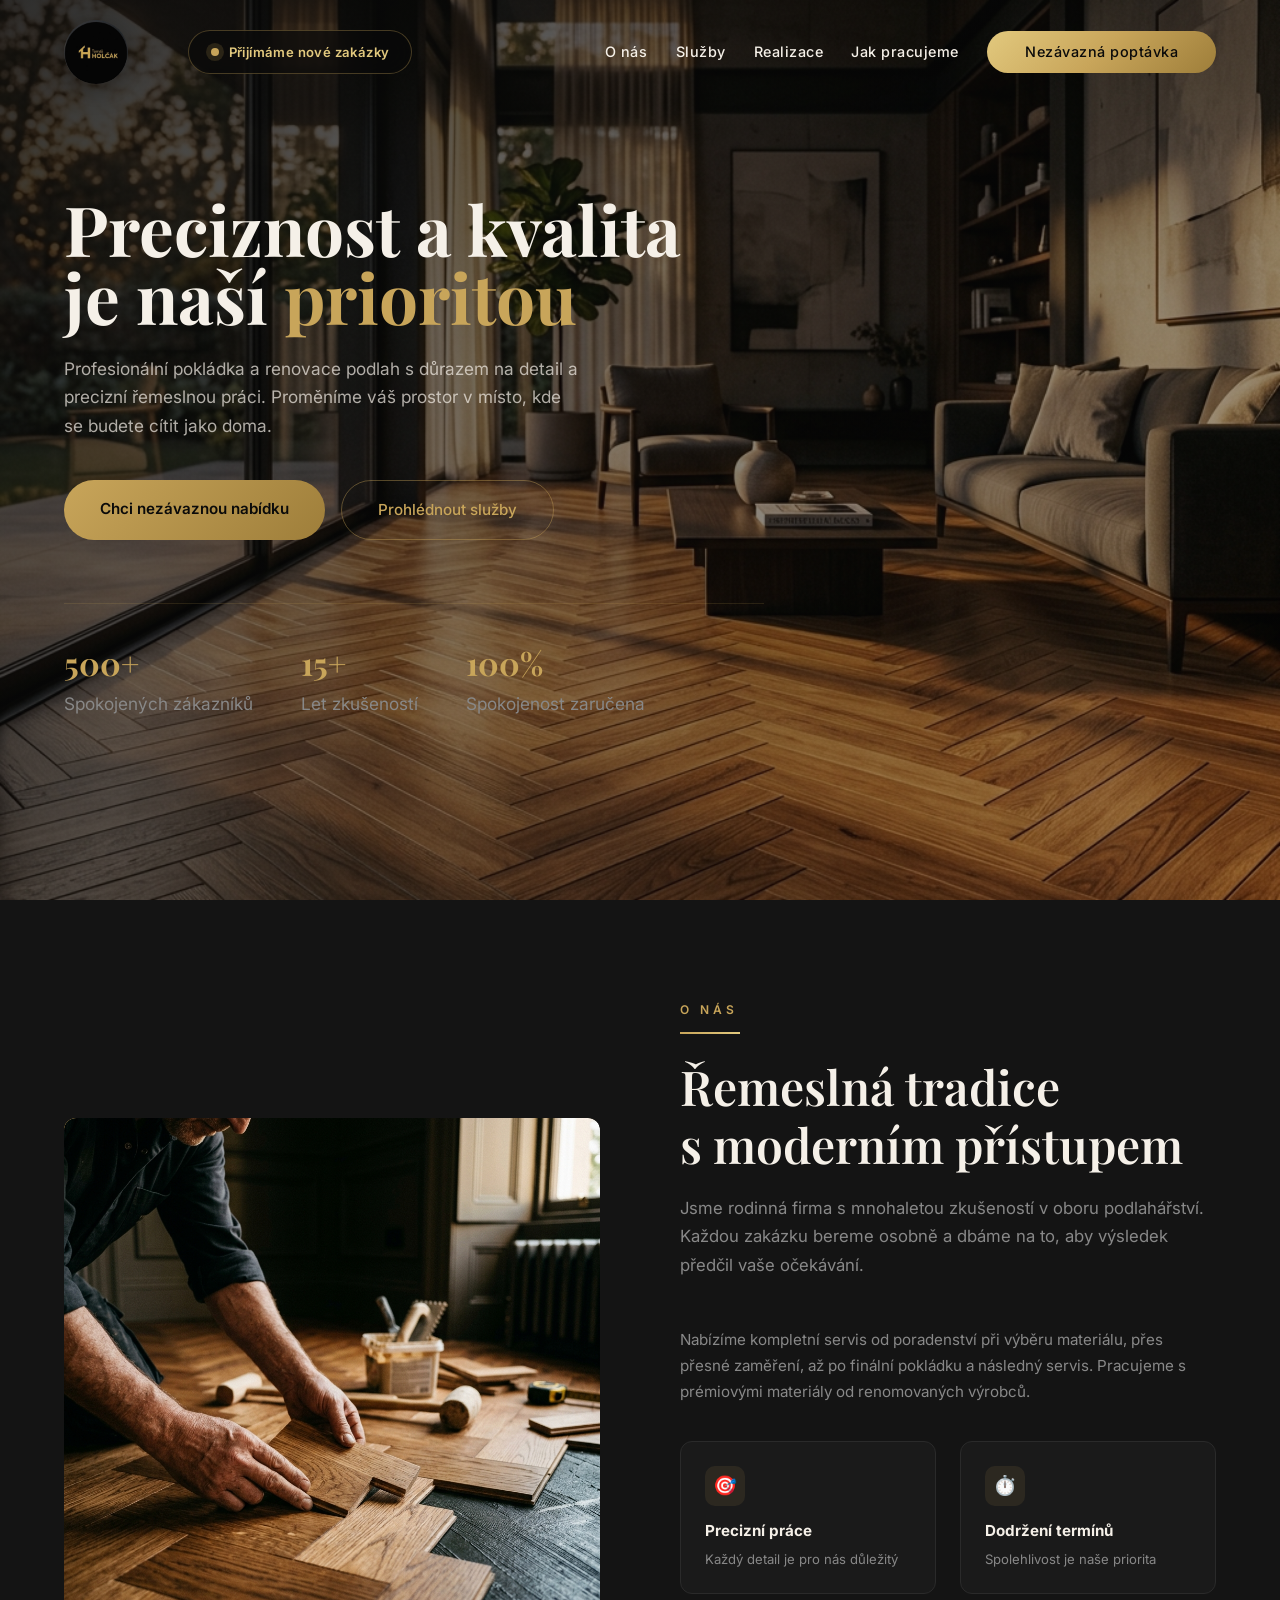
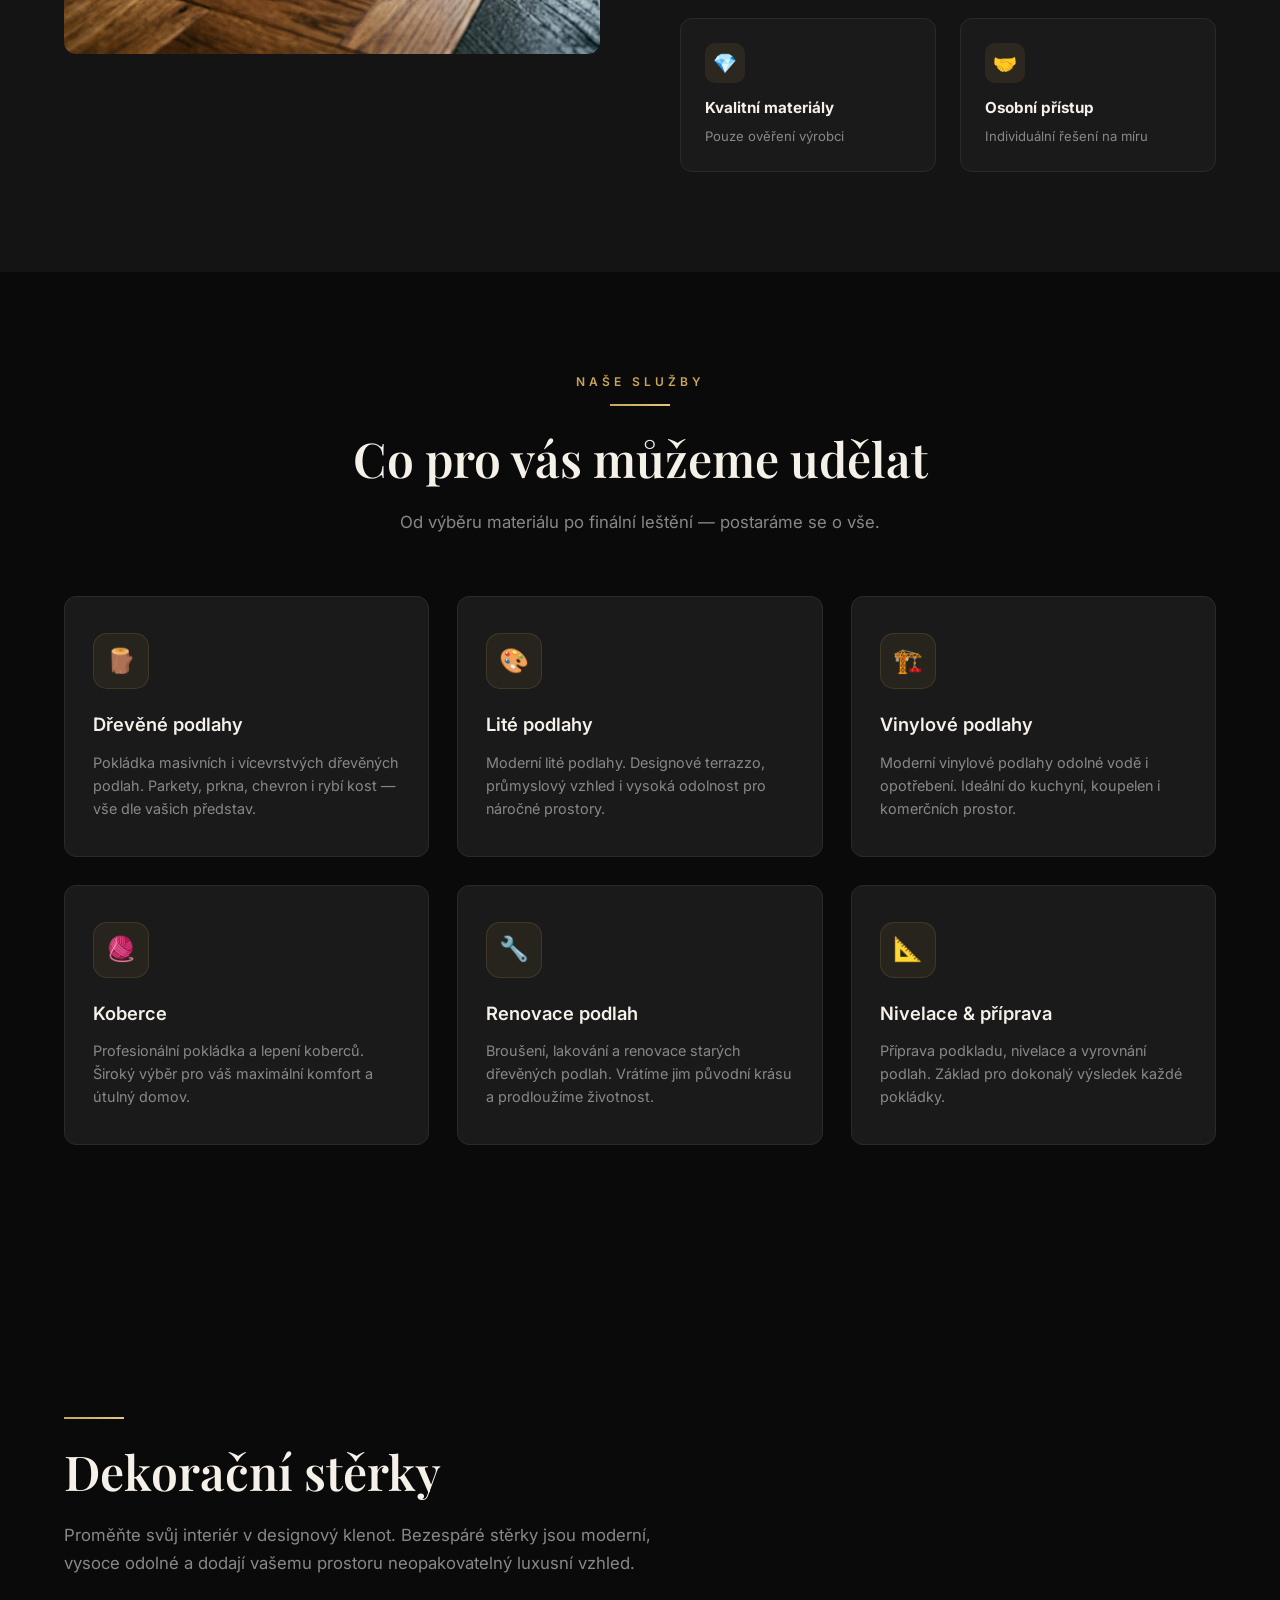
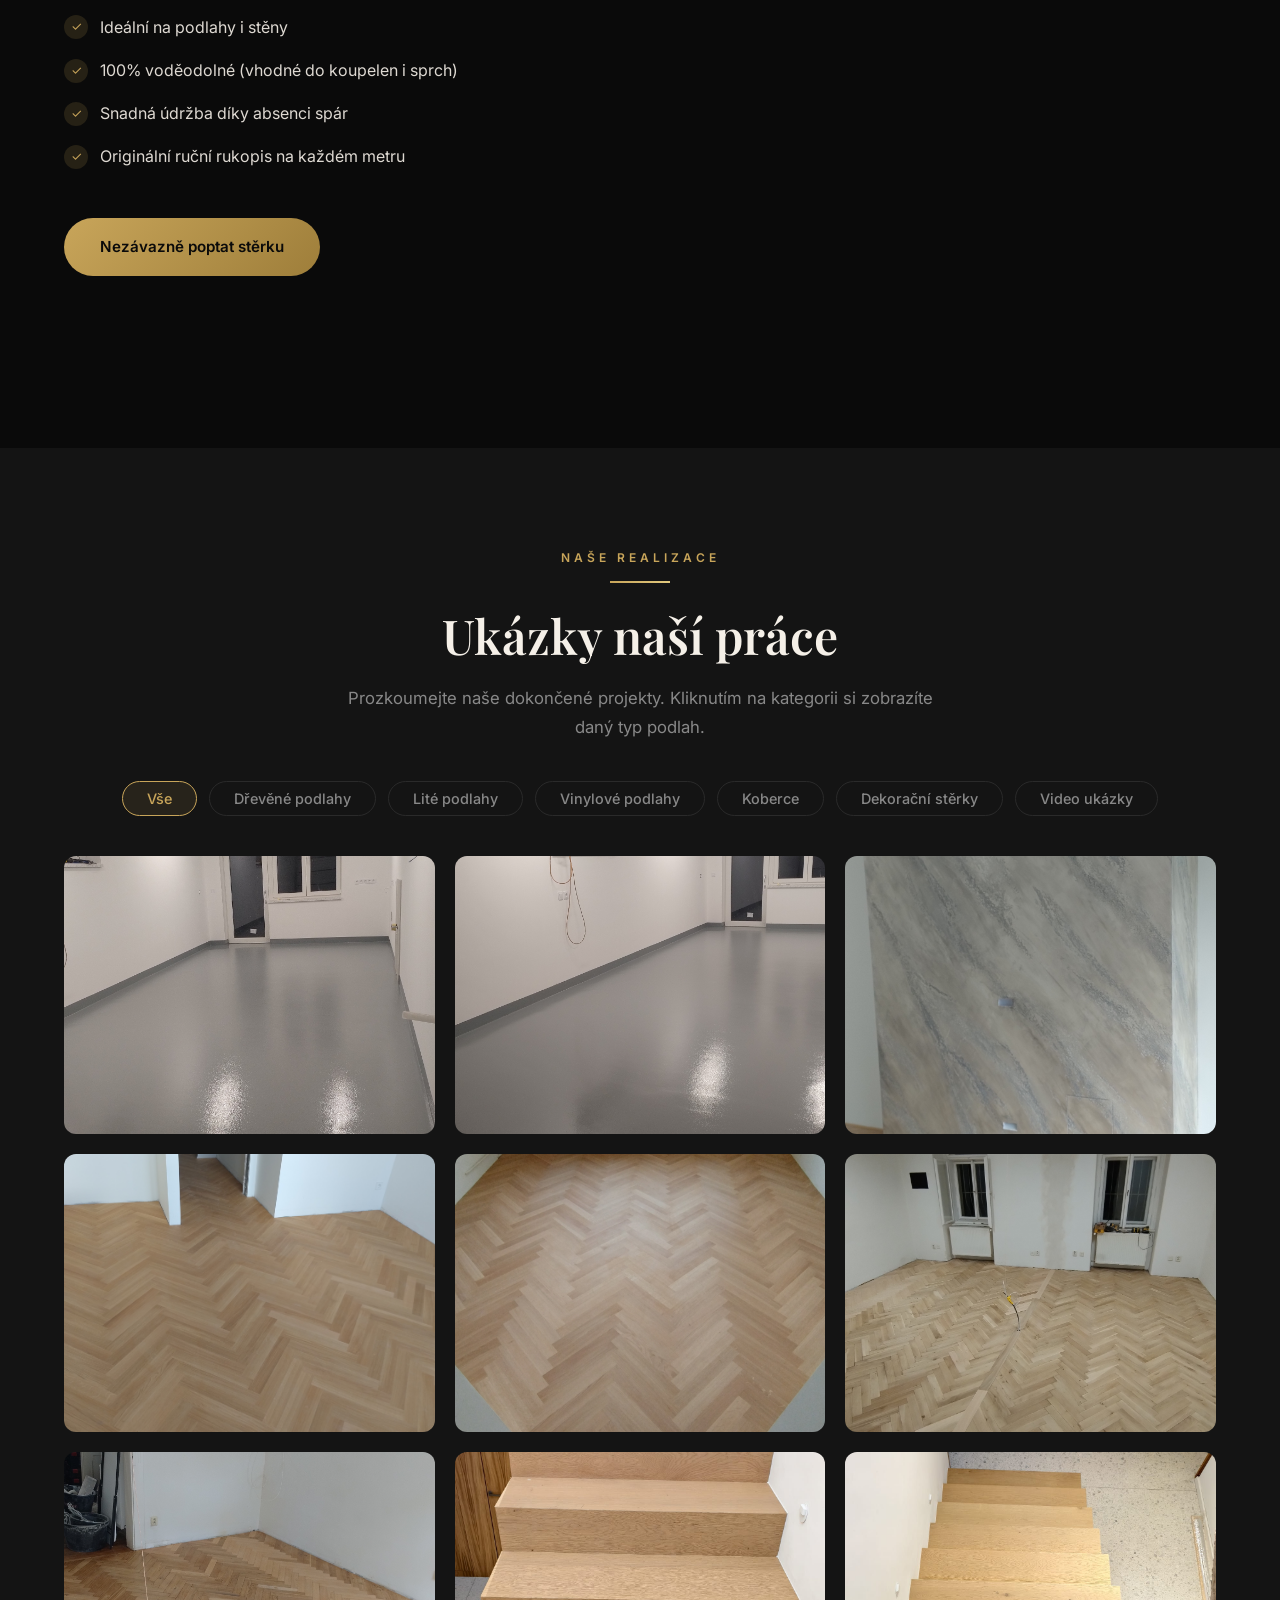
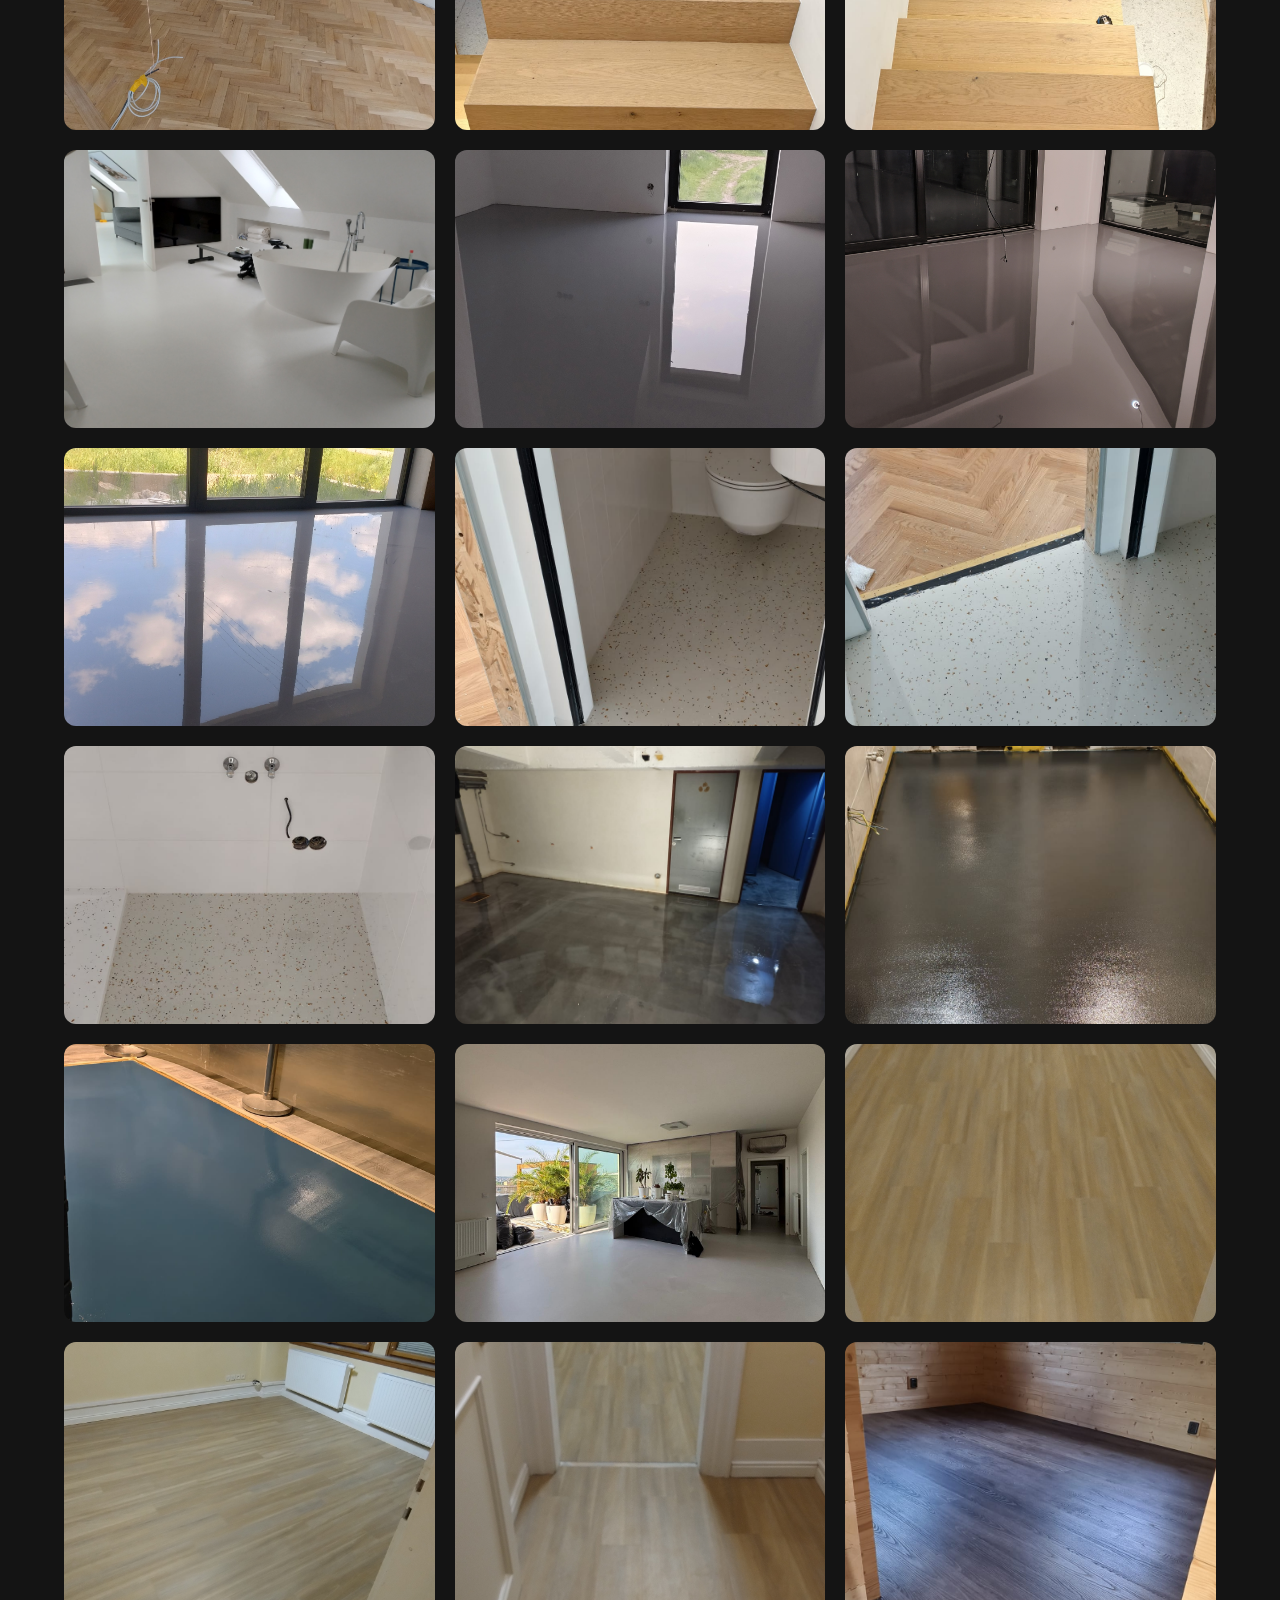
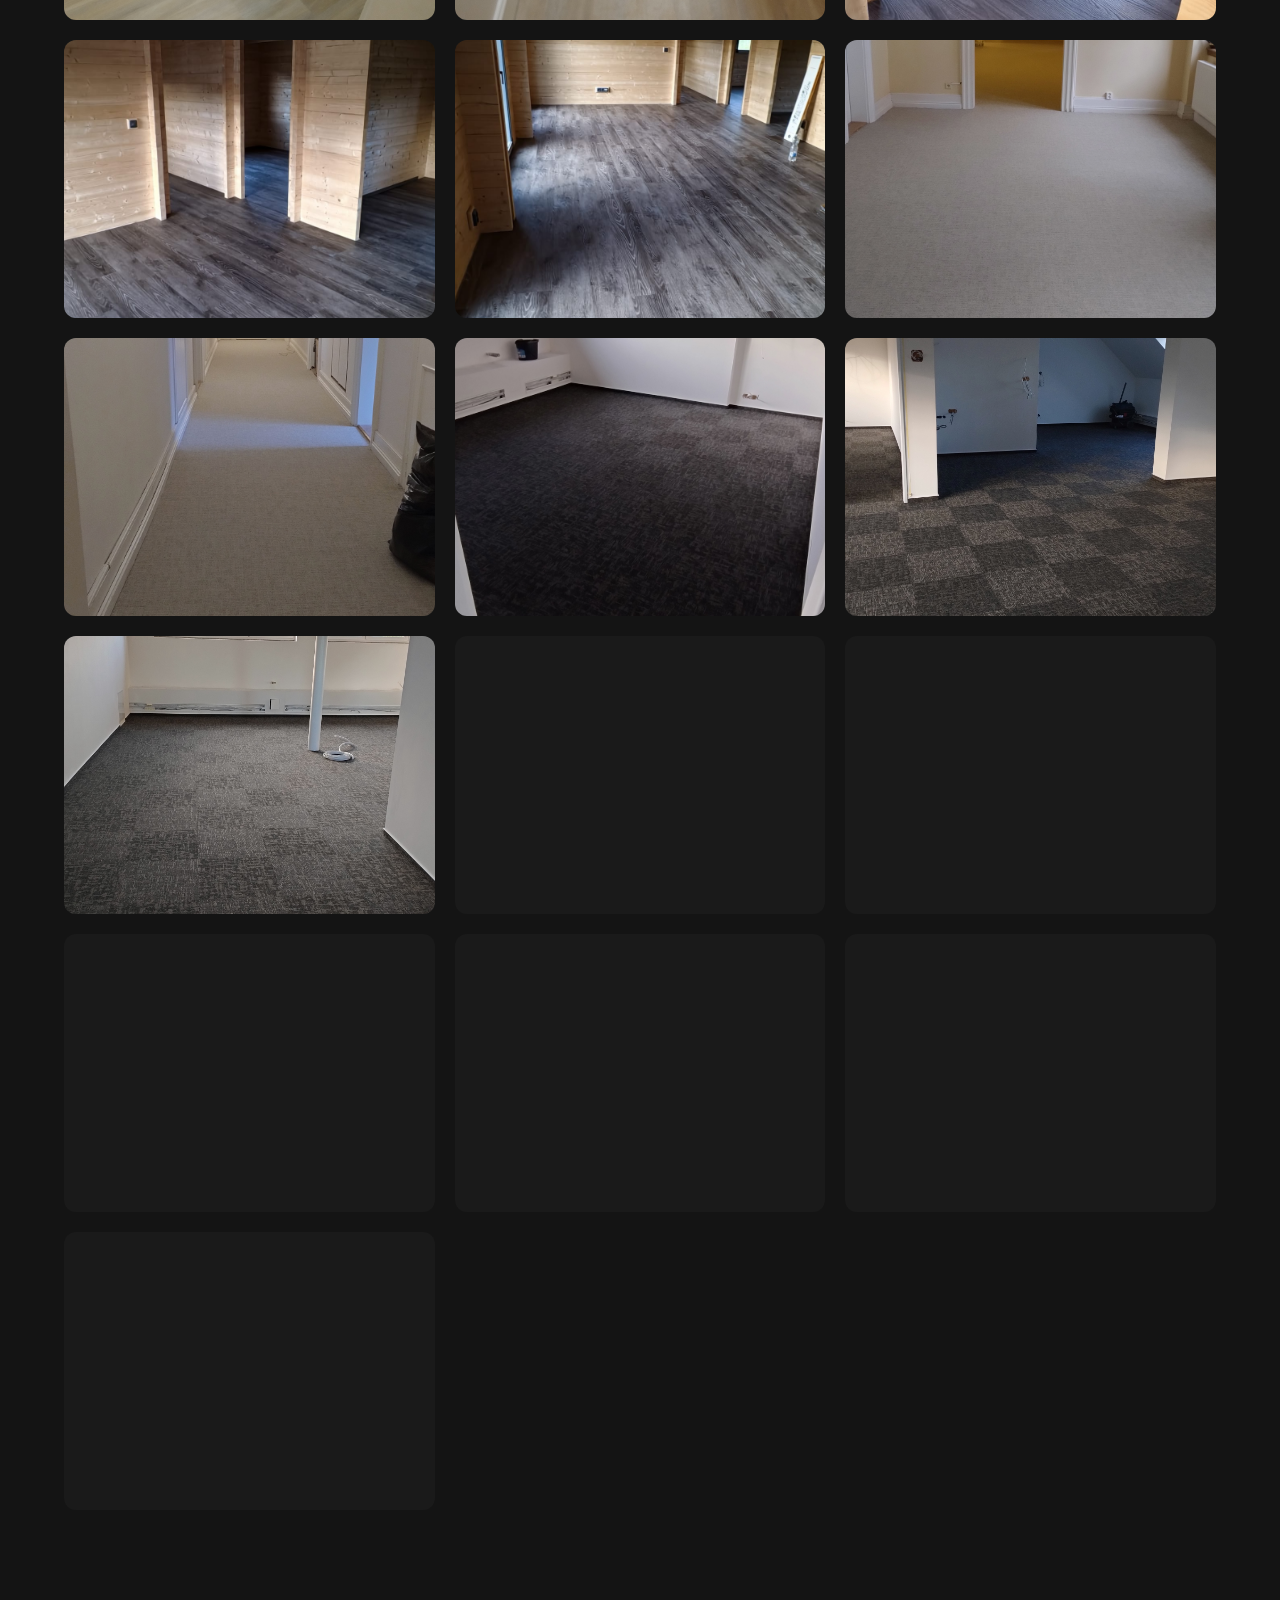
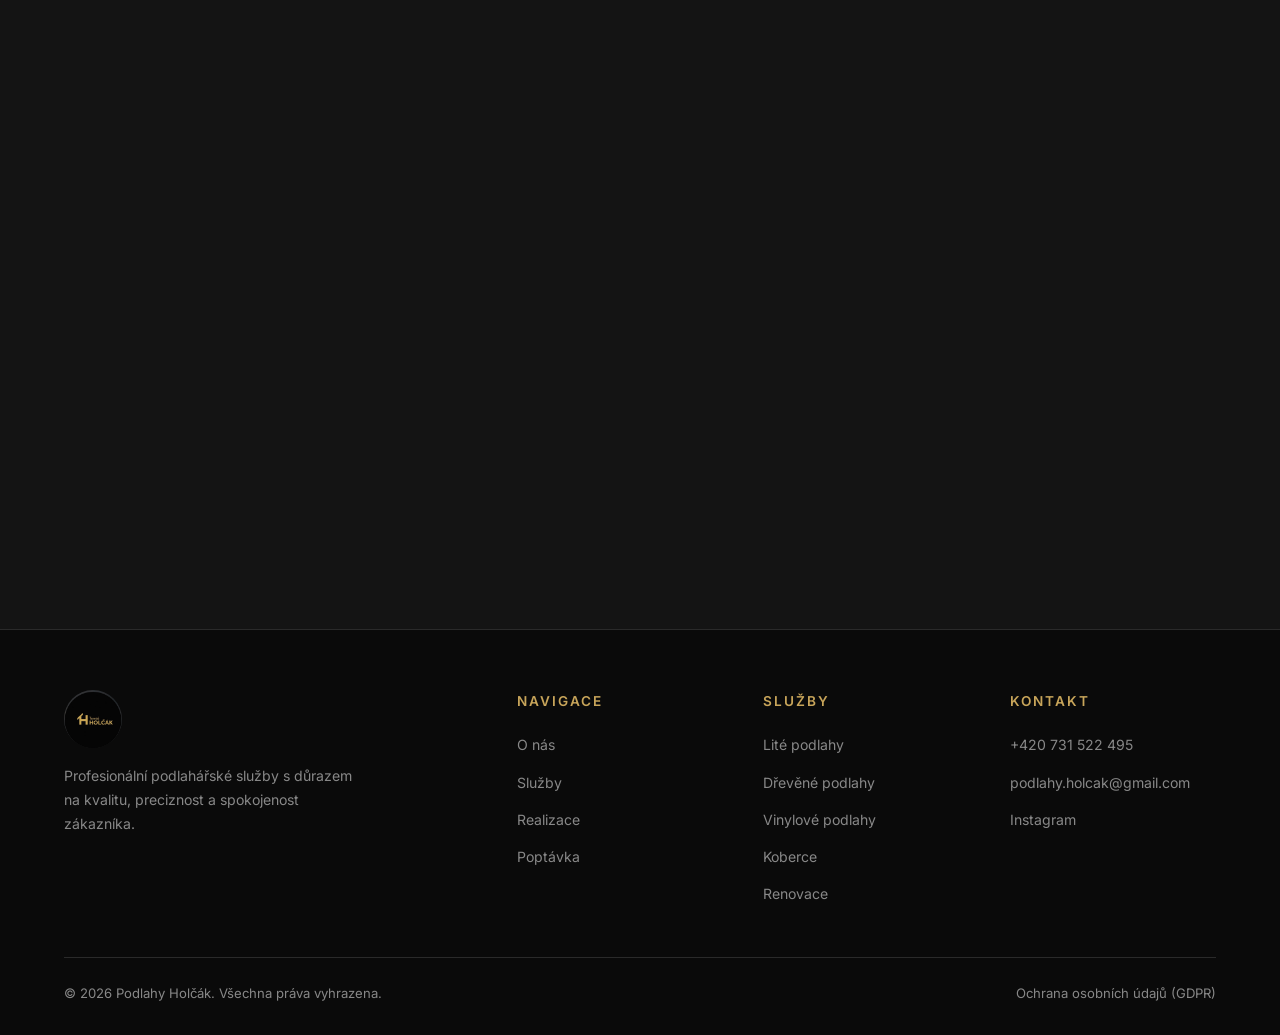
==== commit 410832fc: "Add files via upload" ====
--- a/index.html
+++ b/index.html
@@ -481,6 +481,10 @@
             <label for="message">Popis vaší představy</label>
             <textarea id="message" name="message" placeholder="Popište prosím, co potřebujete — typ místnosti, stávající stav podlahy, vaše preference..."></textarea>
           </div>
+          <div class="form-gdpr">
+            <input type="checkbox" id="gdpr" name="gdpr" required>
+            <label for="gdpr">Souhlasím se <a href="gdpr.html" target="_blank">zpracováním osobních údajů</a> *</label>
+          </div>
           <button type="submit" class="form-submit">Odeslat poptávku →</button>
         </form>
       </div>
@@ -562,7 +566,10 @@
       </div>
     </div>
     <div class="footer-bottom">
-      <p>© 2026 Podlahy Holčák. Všechna práva vyhrazena.</p>
+      <div class="footer-bottom-flex">
+        <p>© 2026 Podlahy Holčák. Všechna práva vyhrazena.</p>
+        <p><a href="gdpr.html" class="footer-gdpr-link">Ochrana osobních údajů (GDPR)</a></p>
+      </div>
     </div>
   </div>
 </footer>
--- a/styles.css
+++ b/styles.css
@@ -953,3 +953,93 @@
     padding: 16px 24px !important;
   }
 }
+
+/* ===== GDPR & Legal Styles ===== */
+.form-gdpr {
+  display: flex;
+  align-items: flex-start;
+  gap: 10px;
+  margin-bottom: 24px;
+}
+.form-gdpr input[type="checkbox"] {
+  width: auto;
+  margin-top: 5px;
+  cursor: pointer;
+  accent-color: var(--gold);
+}
+.form-gdpr label {
+  display: inline;
+  font-size: .88rem;
+  color: var(--gray);
+  cursor: pointer;
+  user-select: none;
+  margin-bottom: 0;
+}
+.form-gdpr label a {
+  color: var(--gold);
+  text-decoration: underline;
+}
+.form-gdpr label a:hover {
+  color: var(--gold-light);
+}
+
+/* Footer GDPR Link & Layout */
+.footer-bottom-flex {
+  display: flex;
+  justify-content: space-between;
+  align-items: center;
+  flex-wrap: wrap;
+  gap: 16px;
+}
+.footer-gdpr-link {
+  color: var(--gray);
+  text-decoration: none;
+}
+.footer-gdpr-link:hover {
+  color: var(--gold);
+}
+
+@media (max-width: 600px) {
+  .footer-bottom-flex {
+    flex-direction: column;
+    justify-content: center;
+    text-align: center;
+    gap: 8px;
+  }
+}
+
+/* Legal page layout */
+.legal-container {
+  max-width: 800px;
+  margin: 140px auto 100px;
+  padding: 0 24px;
+}
+.legal-container h1 {
+  font-family: var(--font-display);
+  font-size: clamp(2rem, 5vw, 3rem);
+  color: var(--white);
+  margin-bottom: 24px;
+  border-bottom: 1px solid var(--black-border);
+  padding-bottom: 16px;
+}
+.legal-container h2 {
+  font-family: var(--font-display);
+  font-size: 1.5rem;
+  color: var(--gold);
+  margin-top: 40px;
+  margin-bottom: 16px;
+}
+.legal-container p, .legal-container ul {
+  color: var(--white);
+  opacity: 0.9;
+  font-size: 1rem;
+  margin-bottom: 16px;
+  line-height: 1.8;
+}
+.legal-container ul {
+  padding-left: 24px;
+  margin-bottom: 24px;
+}
+.legal-container ul li {
+  margin-bottom: 8px;
+}
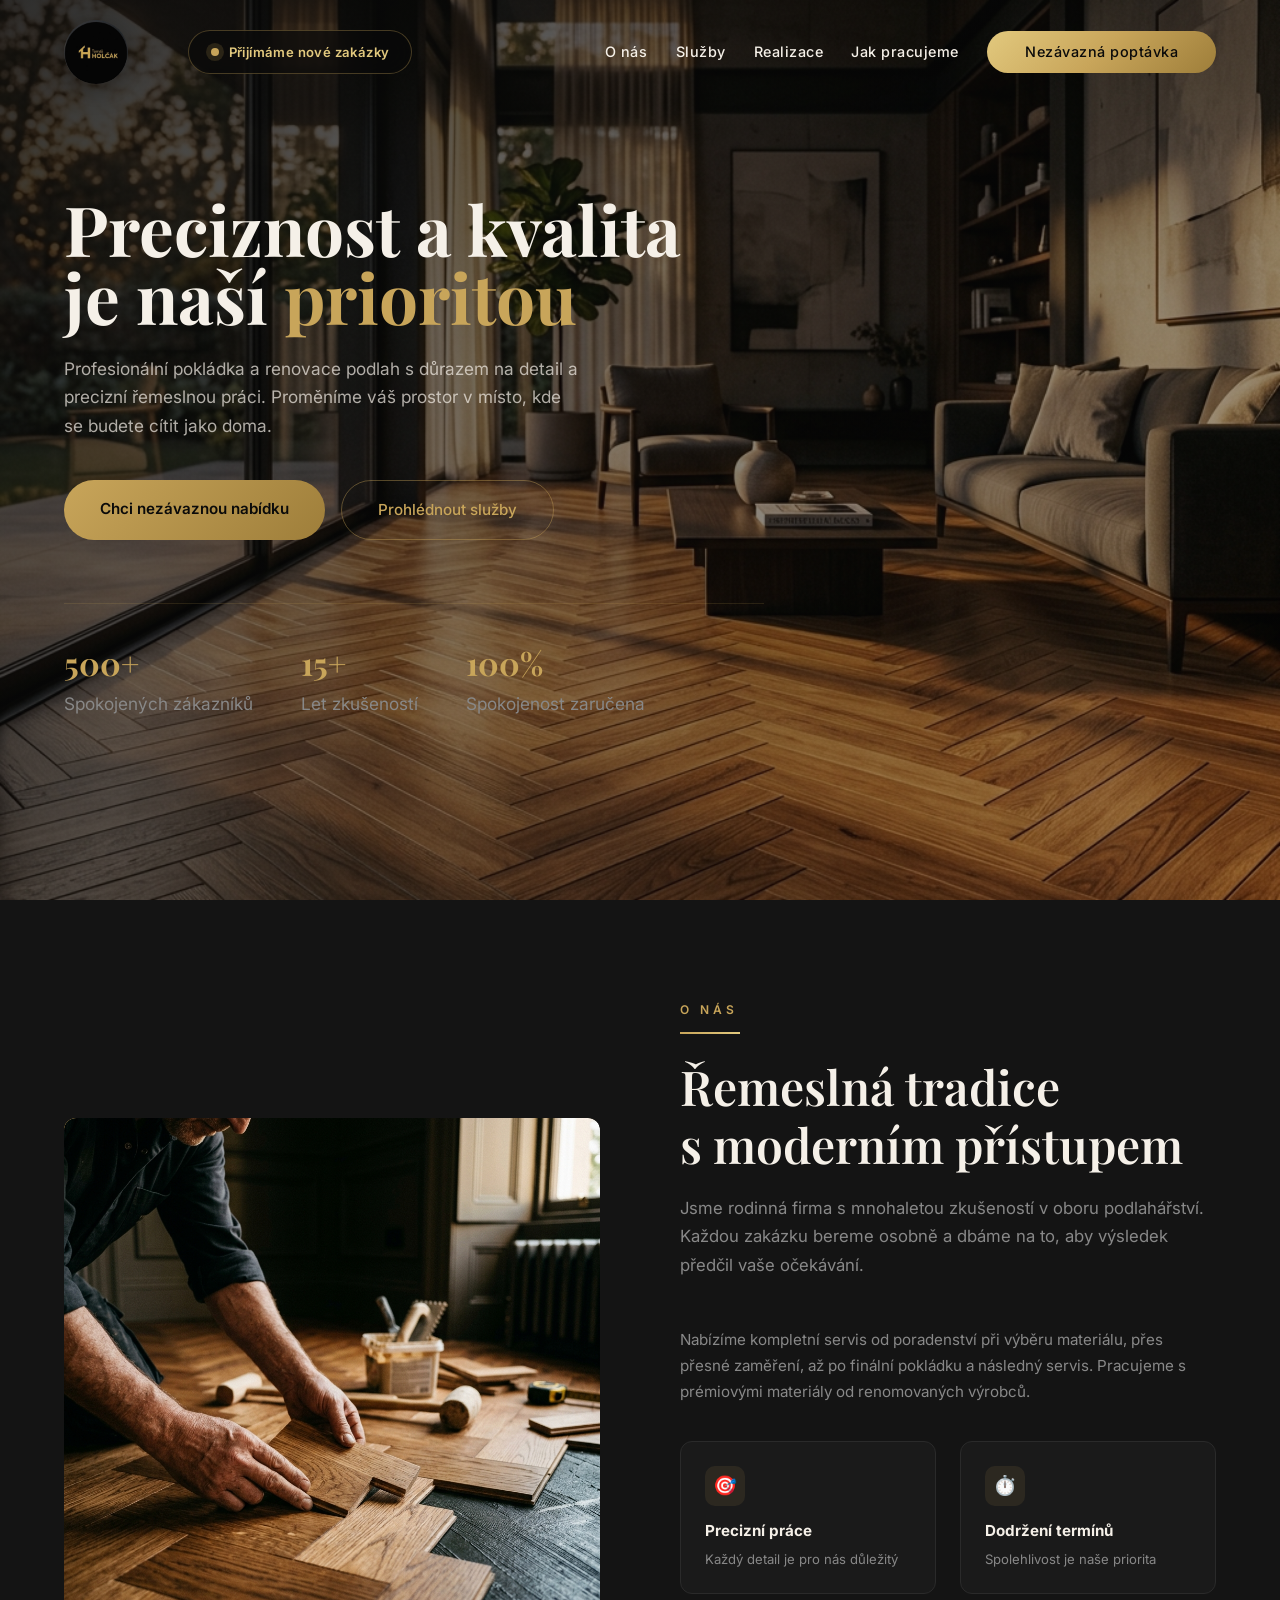
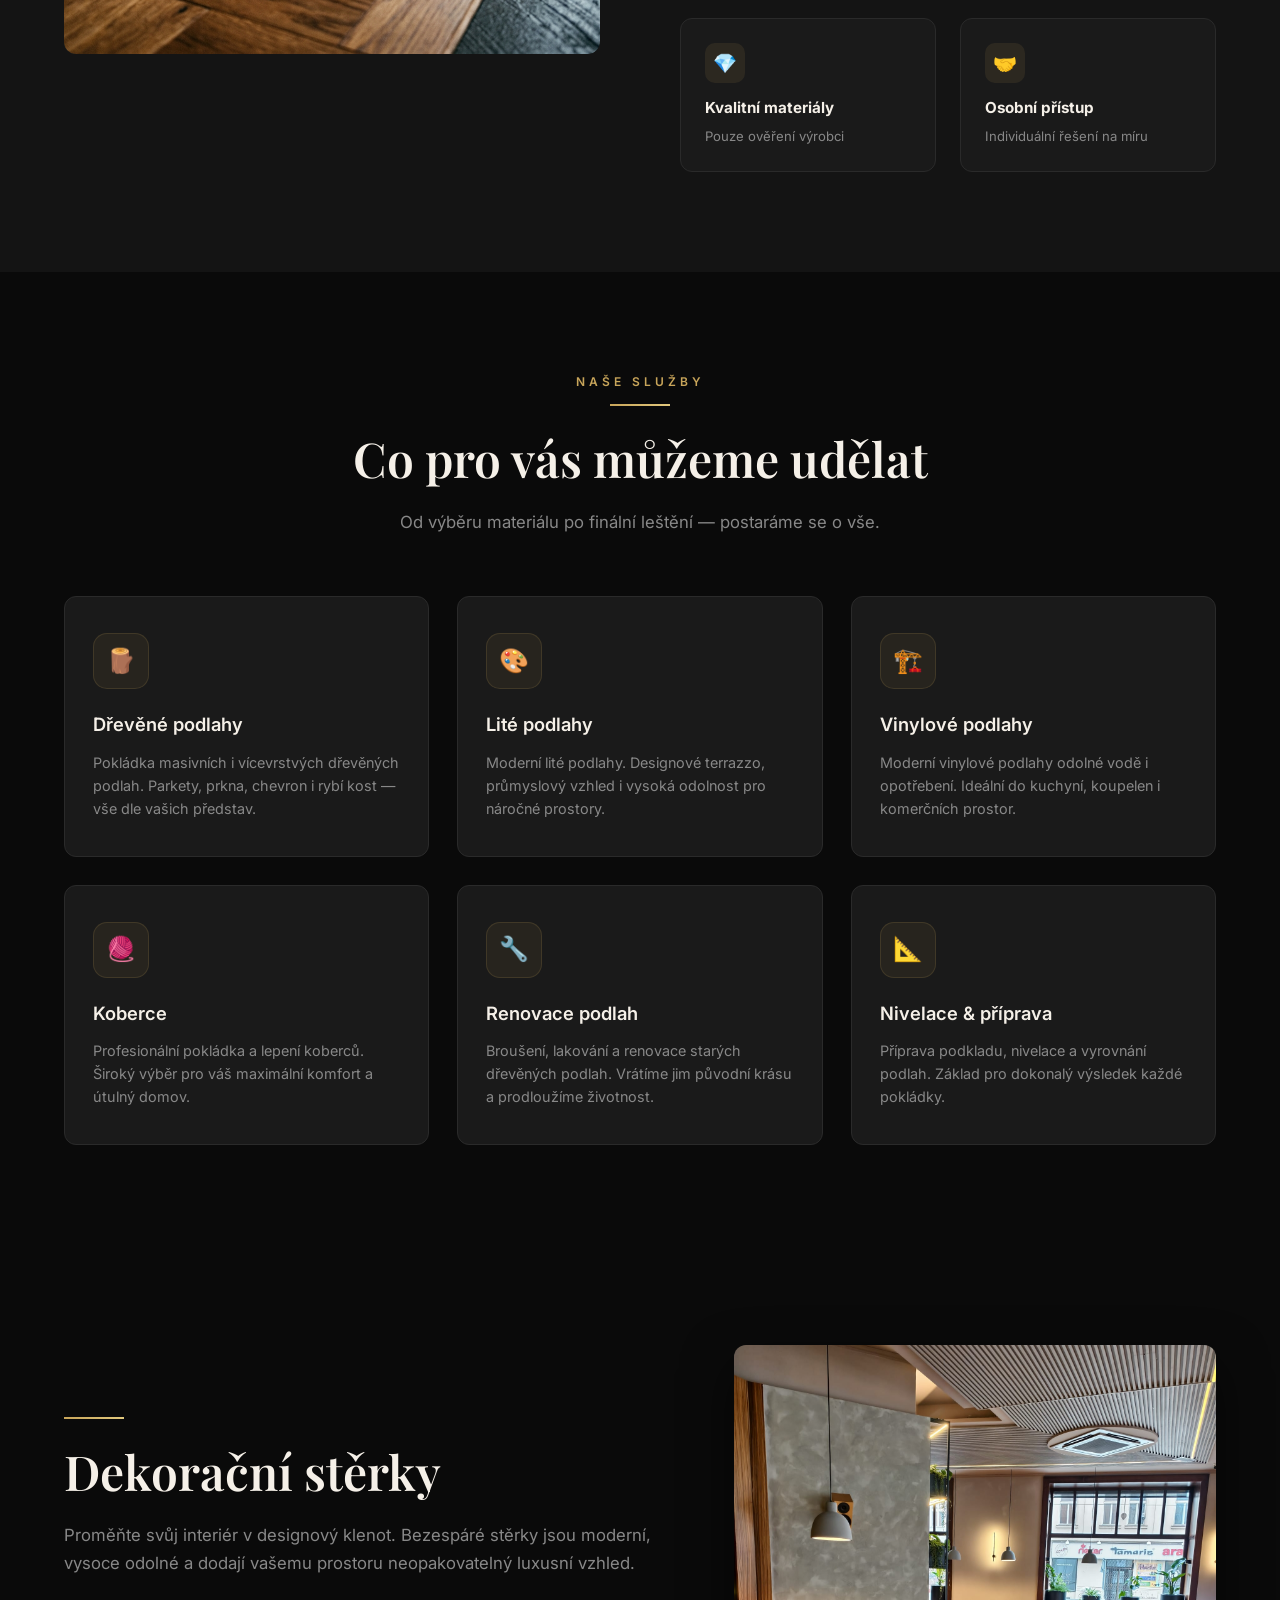
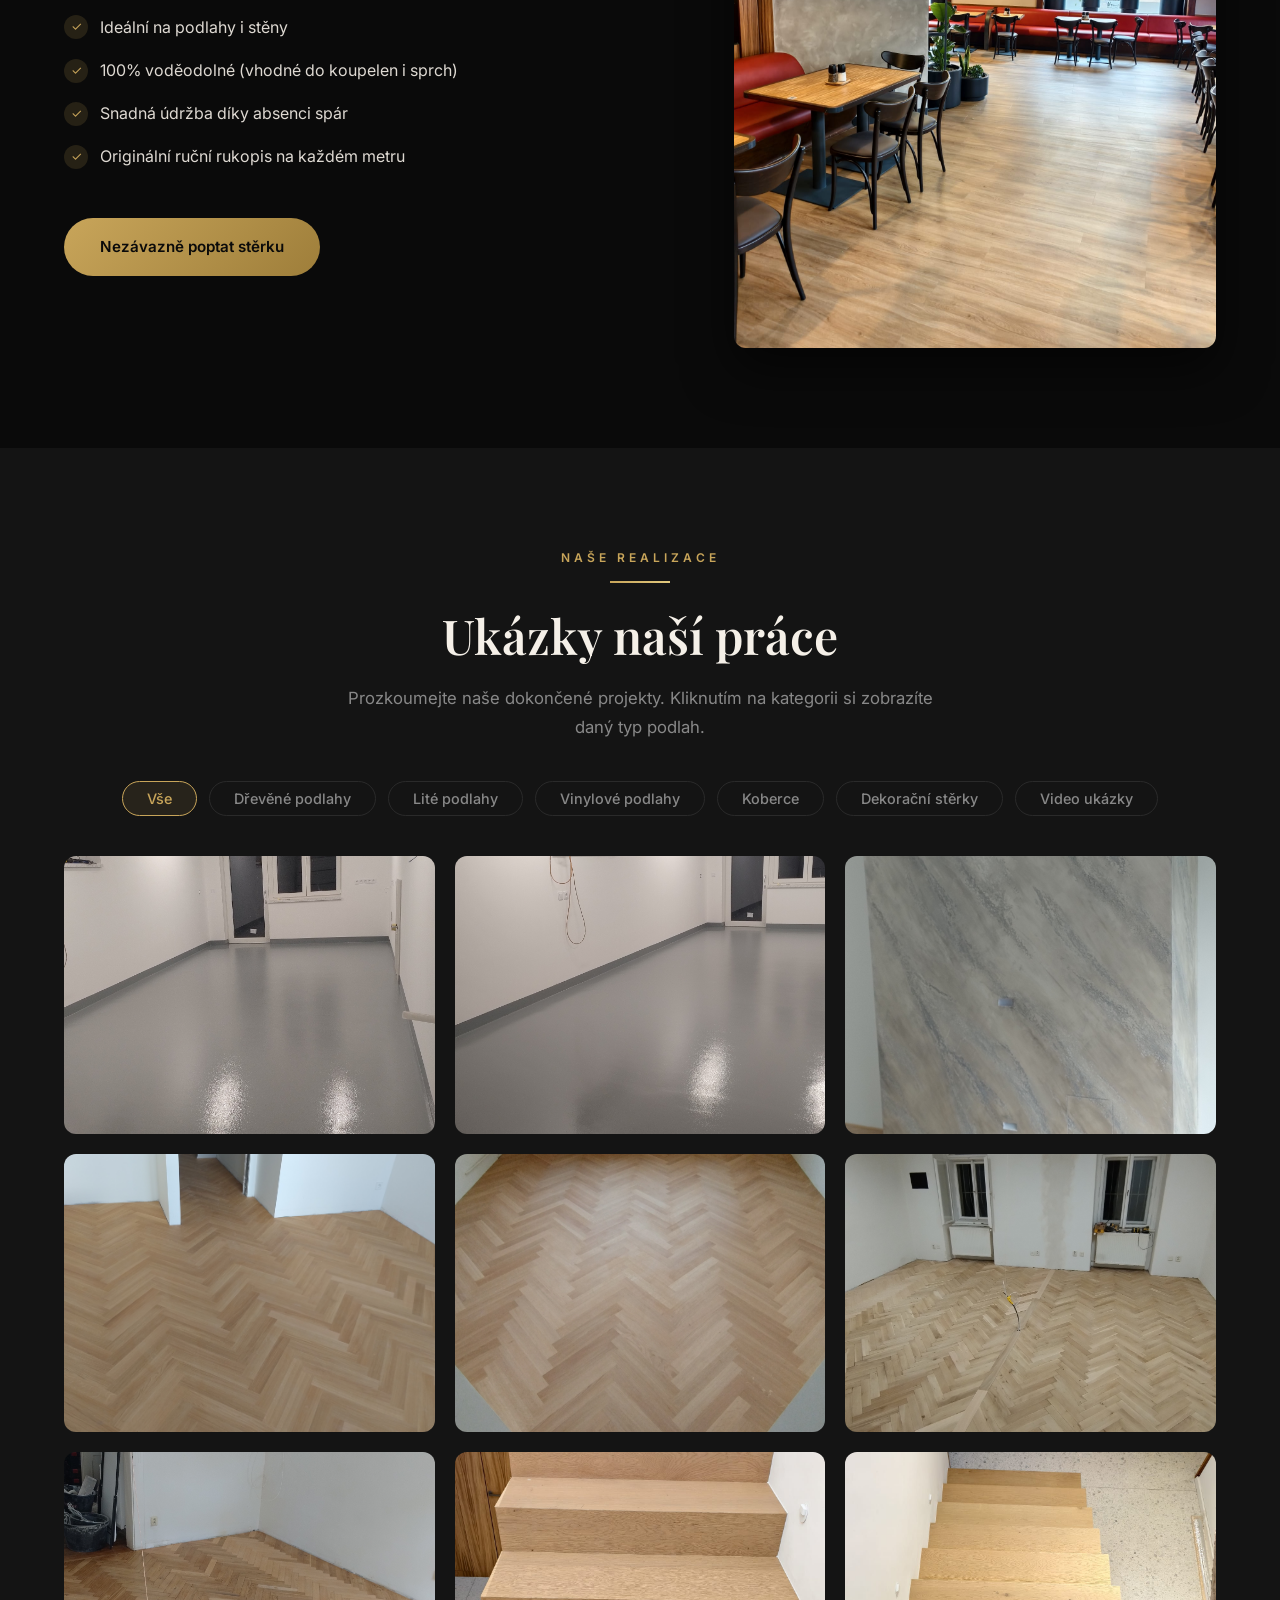
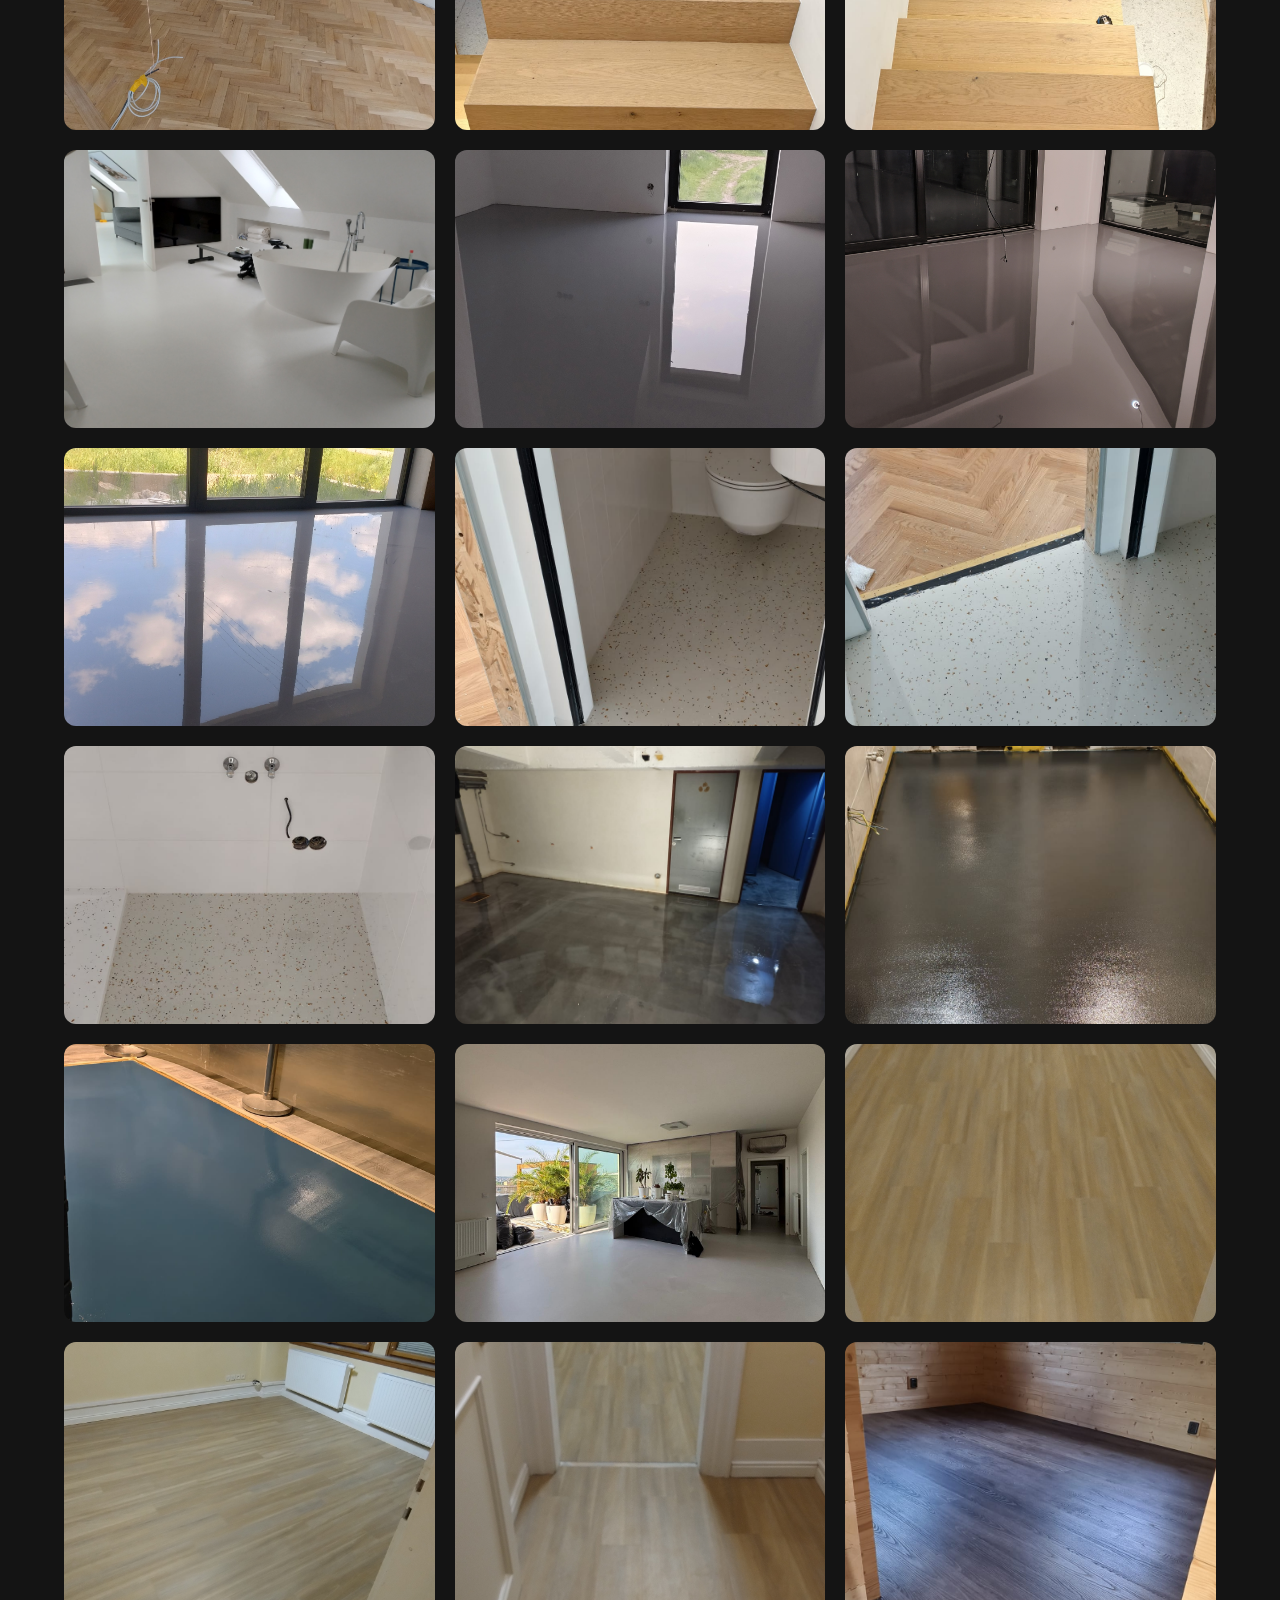
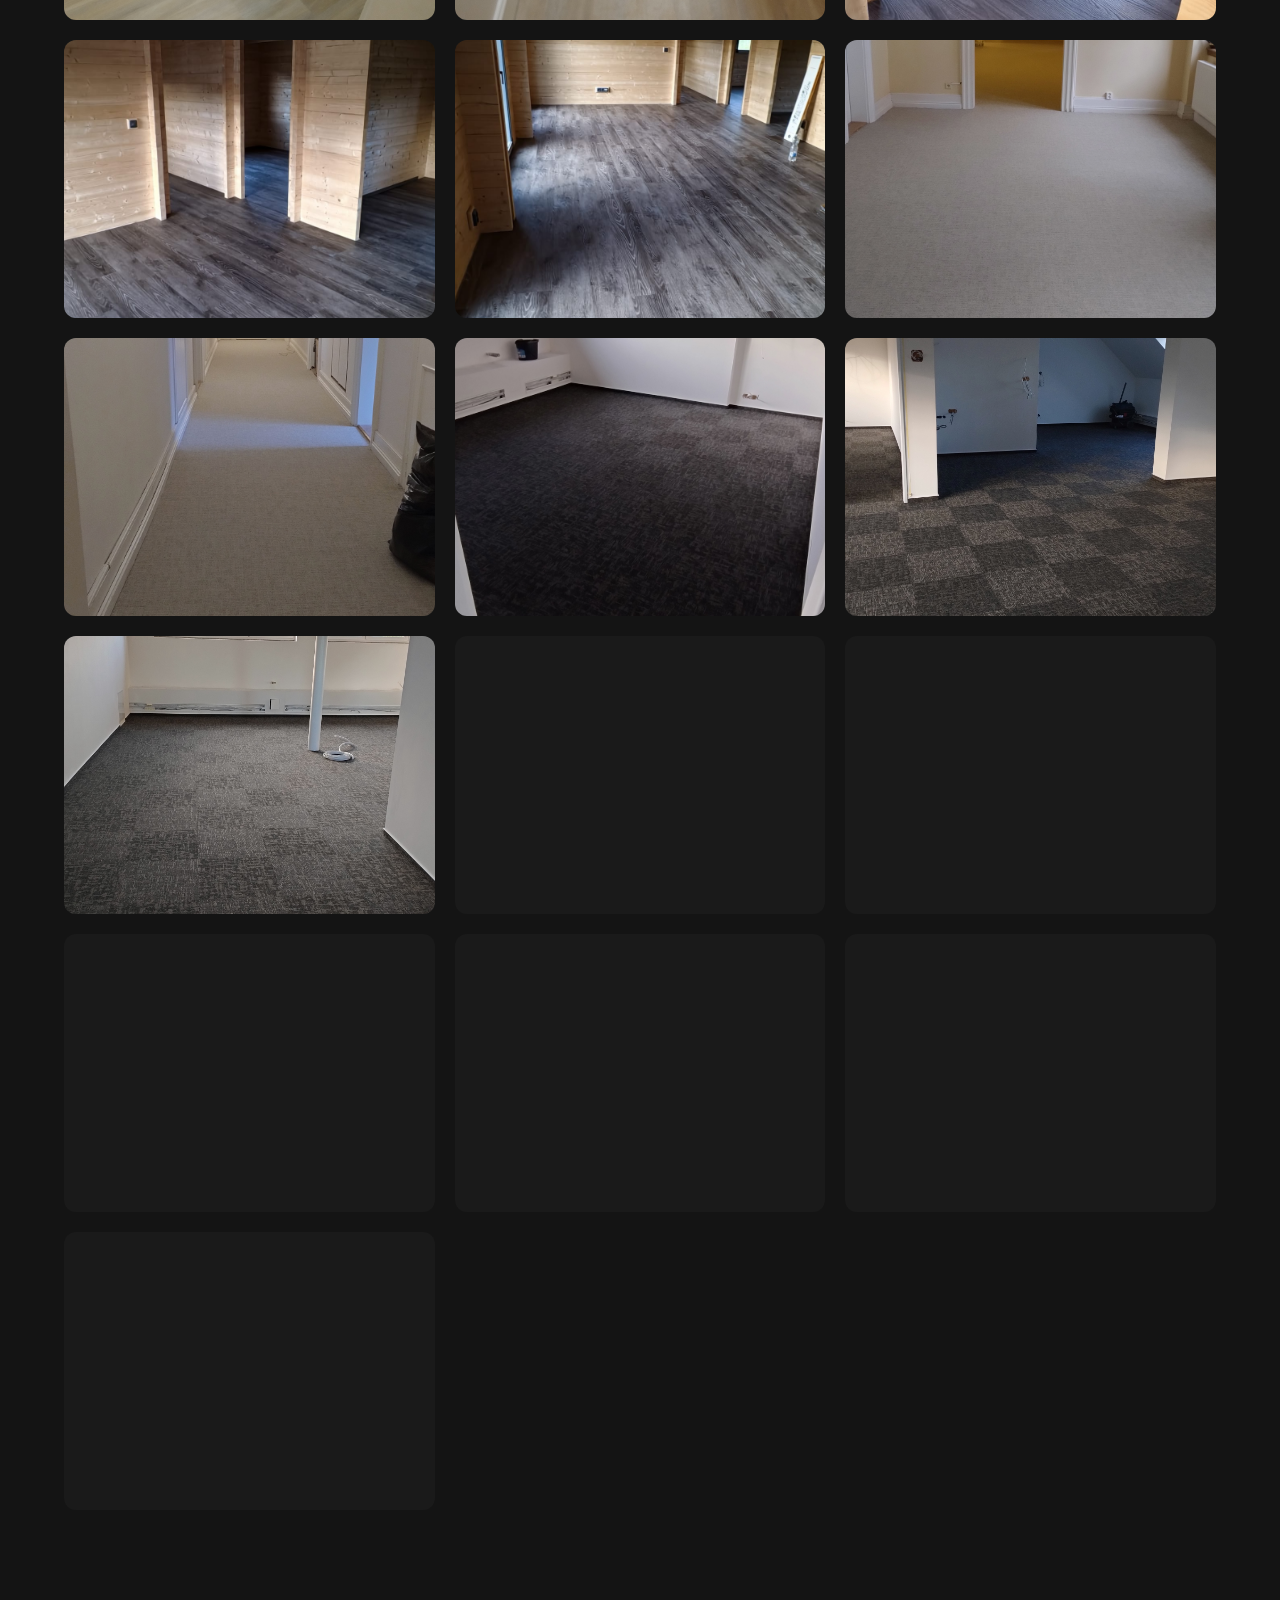
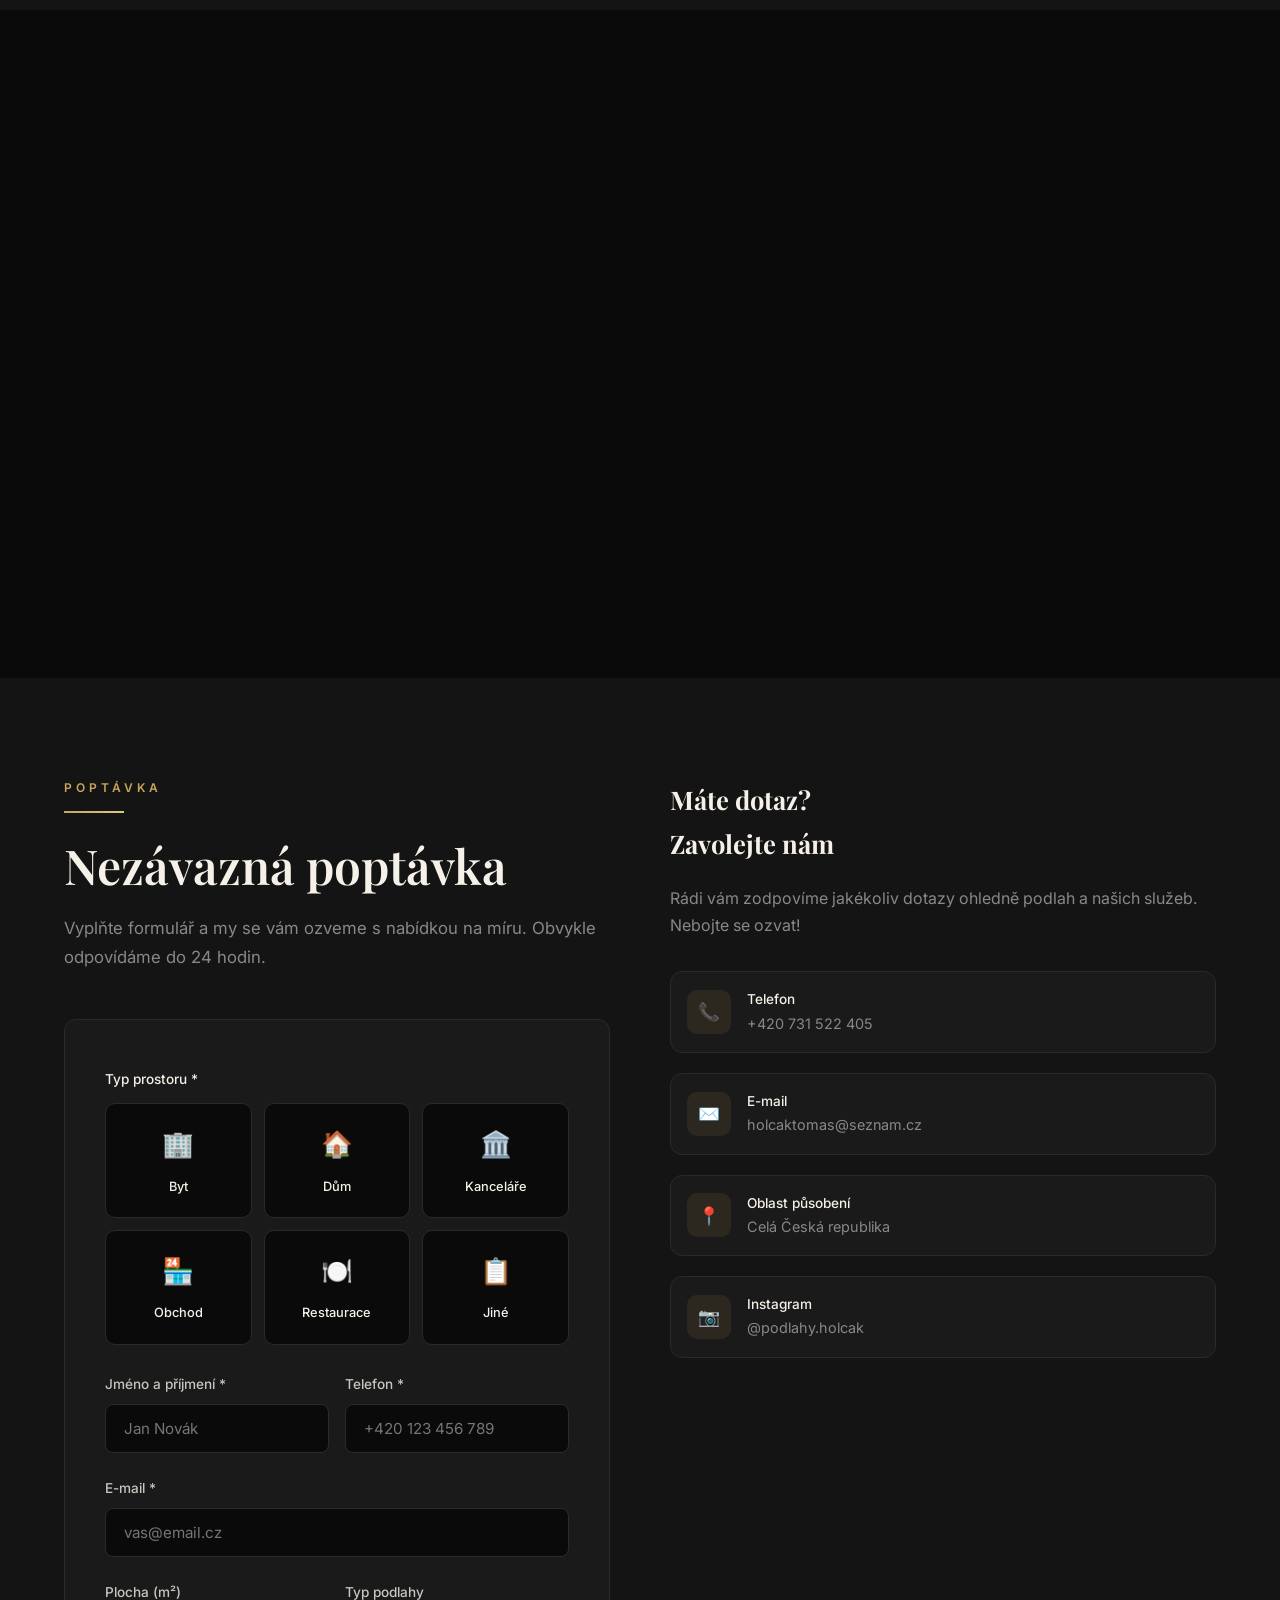
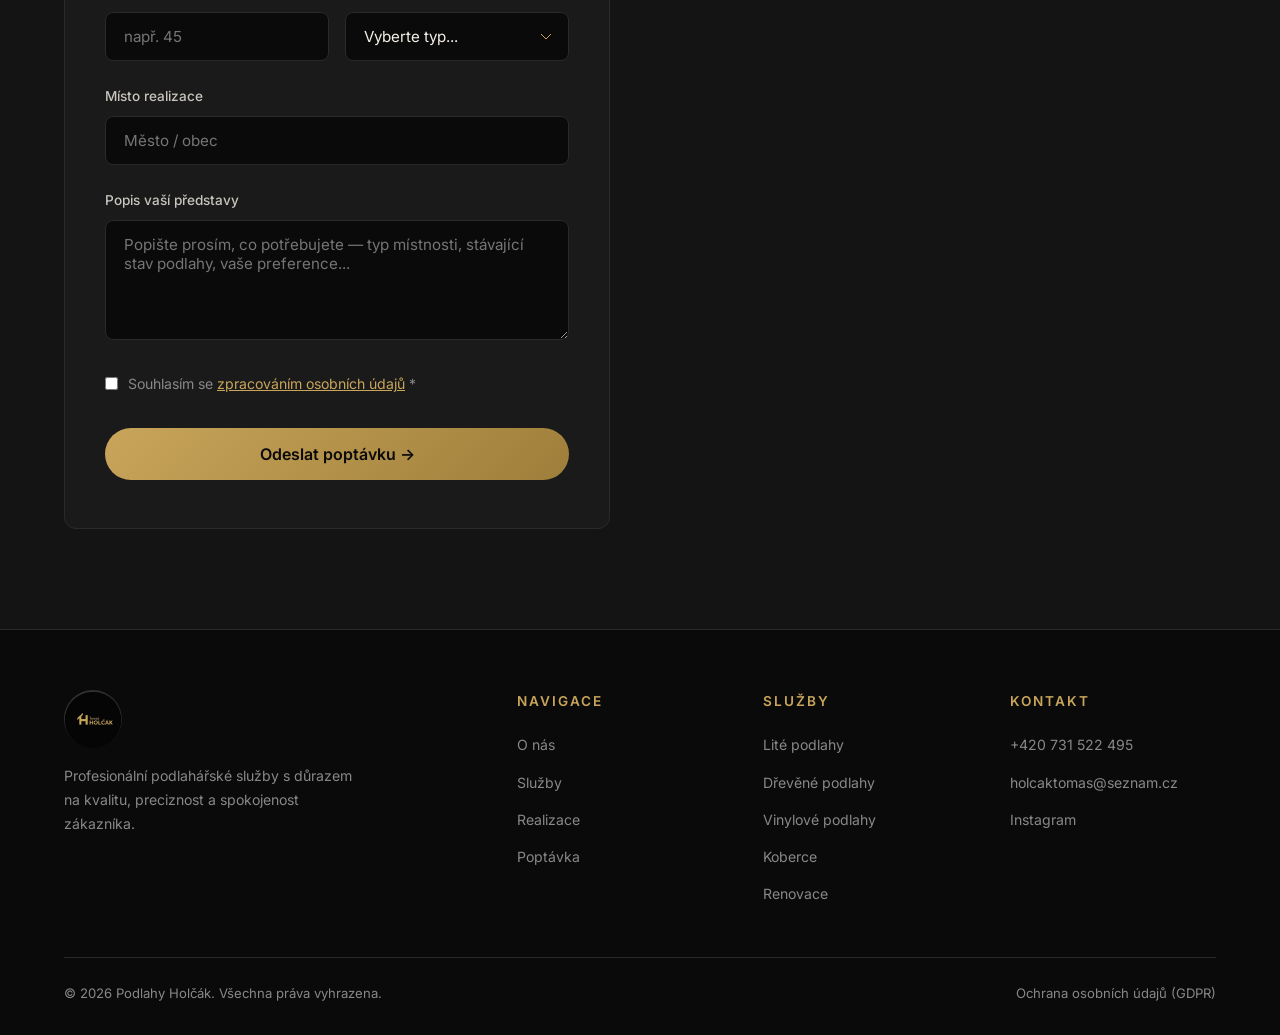
==== commit a3e1d3b9: "Update index.html" ====
--- a/index.html
+++ b/index.html
@@ -505,7 +505,7 @@
           <div class="contact-icon">✉️</div>
           <div>
             <h4>E-mail</h4>
-            <p>podlahy.holcak@gmail.com</p>
+            <p>holcaktomas@seznam.cz</p>
           </div>
         </div>
         <div class="contact-item">
@@ -560,7 +560,7 @@
         <h4>Kontakt</h4>
         <ul>
           <li><a href="tel:+420 731 522 495">+420 731 522 495</a></li>
-          <li><a href="mailto:podlahy.holcak@gmail.com">podlahy.holcak@gmail.com</a></li>
+          <li><a href="mailto:holcaktomas@seznam.cz">holcaktomas@seznam.cz</a></li>
           <li><a href="https://www.instagram.com/podlahy.holcak/" target="_blank" rel="noopener">Instagram</a></li>
         </ul>
       </div>
@@ -621,7 +621,7 @@
   submitBtn.disabled = true;
   submitBtn.textContent = 'Odesílám...';
 
-  fetch('https://formsubmit.co/ajax/podlahy.holcak@gmail.com', {
+  fetch('https://formsubmit.co/ajax/holcaktomas@seznam.cz', {
     method: 'POST',
     body: formData
   })
